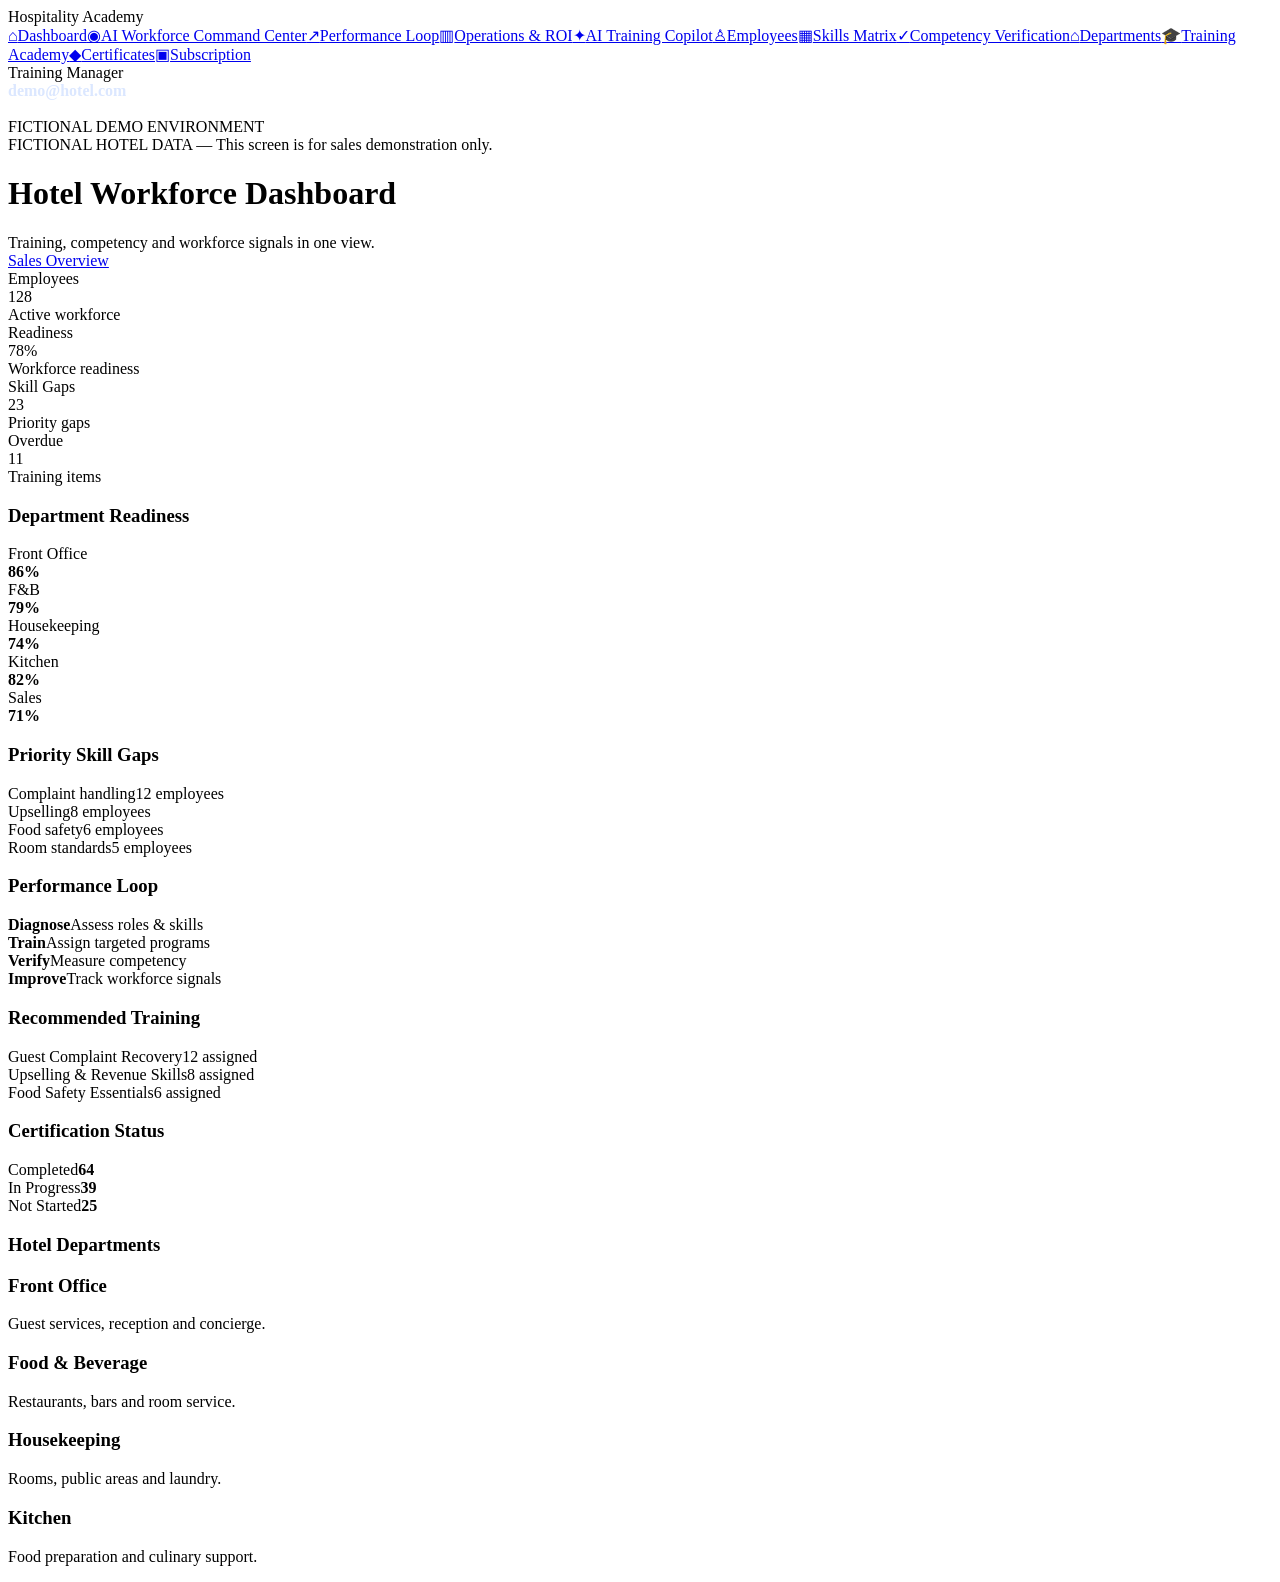
==== demo.html @ 3506ed0b "Add files via upload" ====
<!doctype html><html><head><meta charset="utf-8"><meta name="viewport" content="width=device-width,initial-scale=1"><title>Hospitality Academy Demo</title><link rel="stylesheet" href="assets/style.css"></head><body><div class="app"><aside class="side"><div class="brand">Hospitality <span>Academy</span></div><nav class="menu"><a class="active" href="demo.html"><span class="ico">⌂</span>Dashboard</a><a href="#intelligence"><span class="ico">◉</span>AI Workforce Command Center</a><a href="#performance"><span class="ico">↗</span>Performance Loop</a><a href="#operations"><span class="ico">▥</span>Operations &amp; ROI</a><a href="#copilot"><span class="ico">✦</span>AI Training Copilot</a><a href="#employees"><span class="ico">♙</span>Employees</a><a href="#skills"><span class="ico">▦</span>Skills Matrix</a><a href="#competency"><span class="ico">✓</span>Competency Verification</a><a href="#departments"><span class="ico">⌂</span>Departments</a><a href="#academy"><span class="ico">🎓</span>Training Academy</a><a href="#certificates"><span class="ico">◆</span>Certificates</a><a href="#subscription"><span class="ico">▣</span>Subscription</a></nav><div class="side-bottom">Training Manager<br><b style="color:#dbe7ff">demo@hotel.com</b><br><br>FICTIONAL DEMO ENVIRONMENT</div></aside><main class="main"><div class="demo-banner">FICTIONAL HOTEL DATA — This screen is for sales demonstration only.</div><div class="bar"><div><h1>Hotel Workforce Dashboard</h1><div class="sub">Training, competency and workforce signals in one view.</div></div><a class="btn btn-primary" href="sales.html">Sales Overview</a></div><div class="grid4"><div class="stat"><div class="label">Employees</div><div class="num">128</div><div class="delta">Active workforce</div></div><div class="stat"><div class="label">Readiness</div><div class="num">78%</div><div class="delta">Workforce readiness</div></div><div class="stat"><div class="label">Skill Gaps</div><div class="num">23</div><div class="delta">Priority gaps</div></div><div class="stat"><div class="label">Overdue</div><div class="num">11</div><div class="delta">Training items</div></div></div><div class="two"><section class="panel"><h3>Department Readiness</h3><div class="bars"><div class="barrow"><span>Front Office</span><div class="track"><div class="fill" style="width:86%"></div></div><b>86%</b></div><div class="barrow"><span>F&amp;B</span><div class="track"><div class="fill" style="width:79%"></div></div><b>79%</b></div><div class="barrow"><span>Housekeeping</span><div class="track"><div class="fill" style="width:74%"></div></div><b>74%</b></div><div class="barrow"><span>Kitchen</span><div class="track"><div class="fill" style="width:82%"></div></div><b>82%</b></div><div class="barrow"><span>Sales</span><div class="track"><div class="fill" style="width:71%"></div></div><b>71%</b></div></div></section><section class="panel"><h3>Priority Skill Gaps</h3><div class="gap"><span>Complaint handling</span><span class="badge">12 employees</span></div><div class="gap"><span>Upselling</span><span class="badge">8 employees</span></div><div class="gap"><span>Food safety</span><span class="badge">6 employees</span></div><div class="gap"><span>Room standards</span><span class="badge">5 employees</span></div></section></div><section class="panel" id="performance"><h3>Performance Loop</h3><div class="loop"><div class="step"><b>Diagnose</b><span>Assess roles &amp; skills</span></div><div class="step"><b>Train</b><span>Assign targeted programs</span></div><div class="step"><b>Verify</b><span>Measure competency</span></div><div class="step"><b>Improve</b><span>Track workforce signals</span></div></div></section><div class="two"><section class="panel" id="academy"><h3>Recommended Training</h3><div class="gap"><span>Guest Complaint Recovery</span><span class="pill">12 assigned</span></div><div class="gap"><span>Upselling &amp; Revenue Skills</span><span class="pill">8 assigned</span></div><div class="gap"><span>Food Safety Essentials</span><span class="pill">6 assigned</span></div></section><section class="panel" id="certificates"><h3>Certification Status</h3><div class="gap"><span>Completed</span><b>64</b></div><div class="gap"><span>In Progress</span><b>39</b></div><div class="gap"><span>Not Started</span><b>25</b></div></section></div><section class="panel" id="departments"><h3>Hotel Departments</h3><div class="features"><div class="feature"><h3>Front Office</h3><p>Guest services, reception and concierge.</p></div><div class="feature"><h3>Food &amp; Beverage</h3><p>Restaurants, bars and room service.</p></div><div class="feature"><h3>Housekeeping</h3><p>Rooms, public areas and laundry.</p></div><div class="feature"><h3>Kitchen</h3><p>Food preparation and culinary support.</p></div></div></section></main></div></body></html>
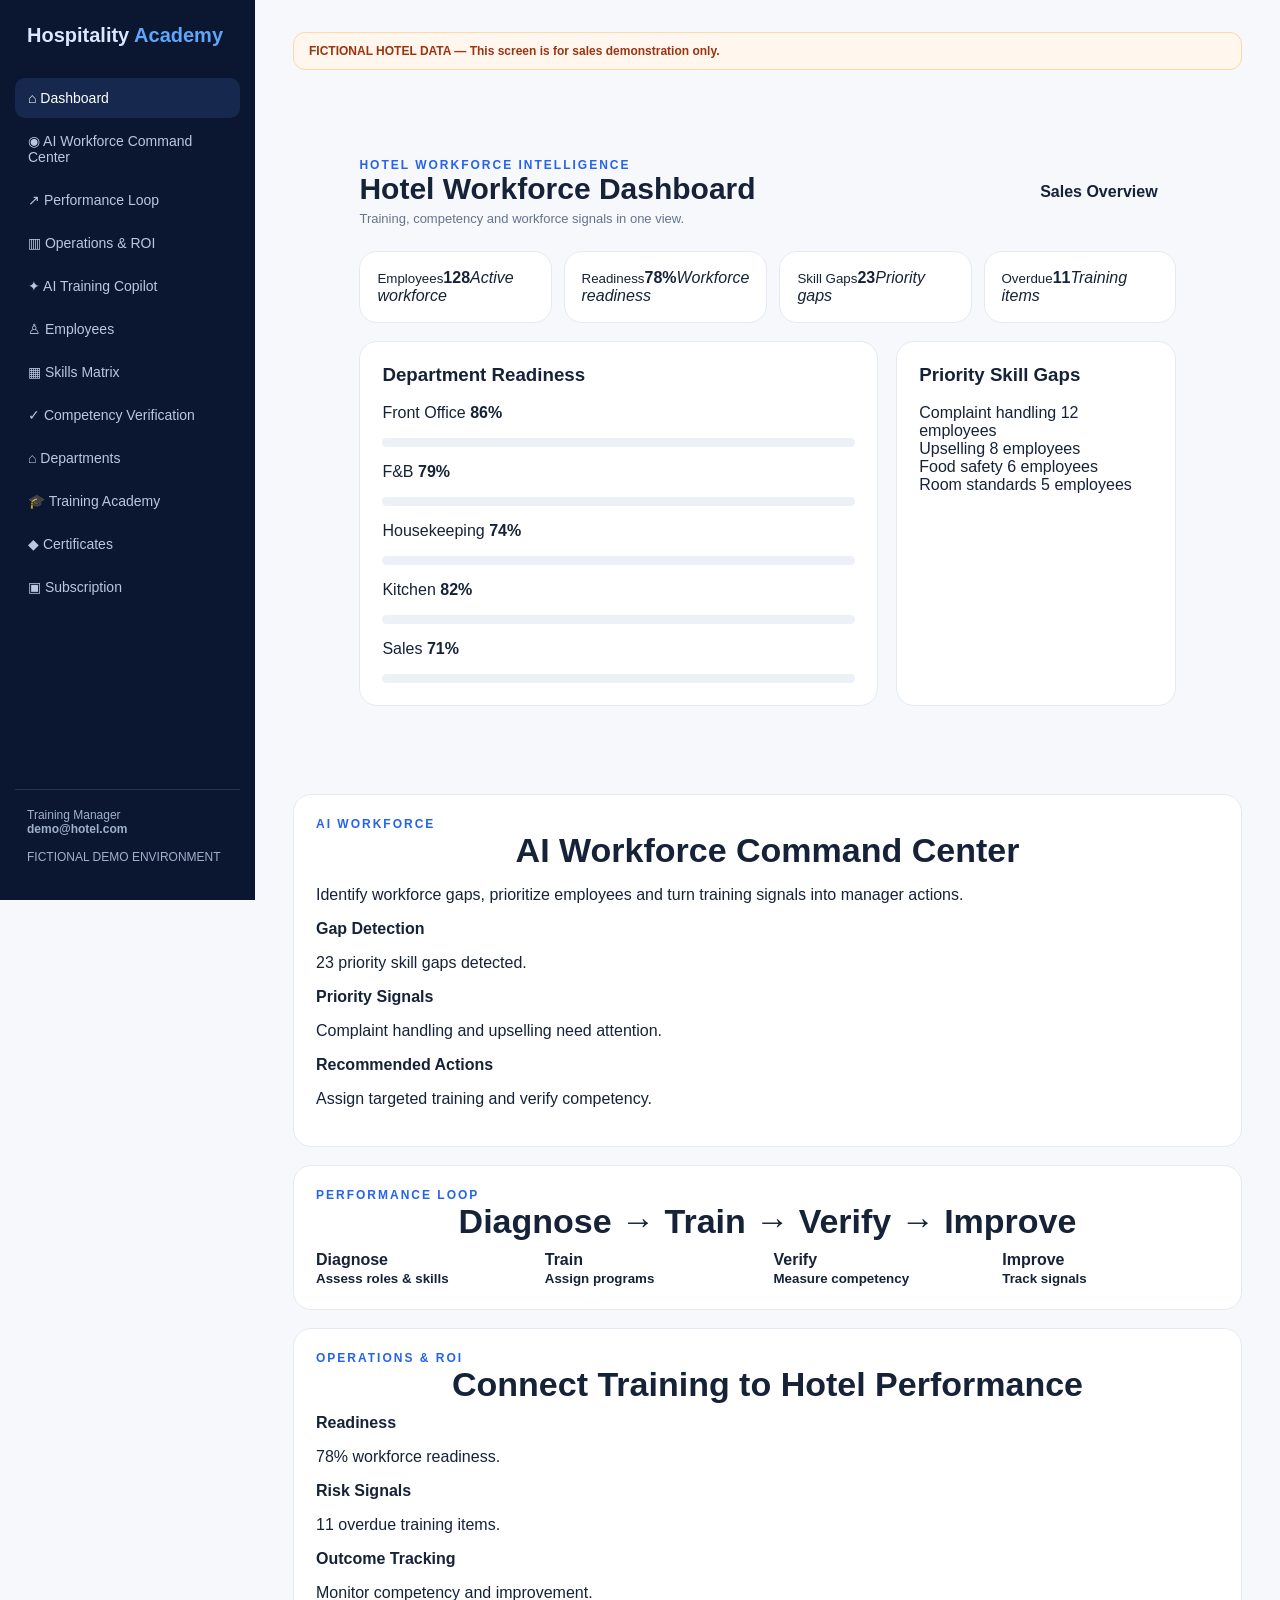
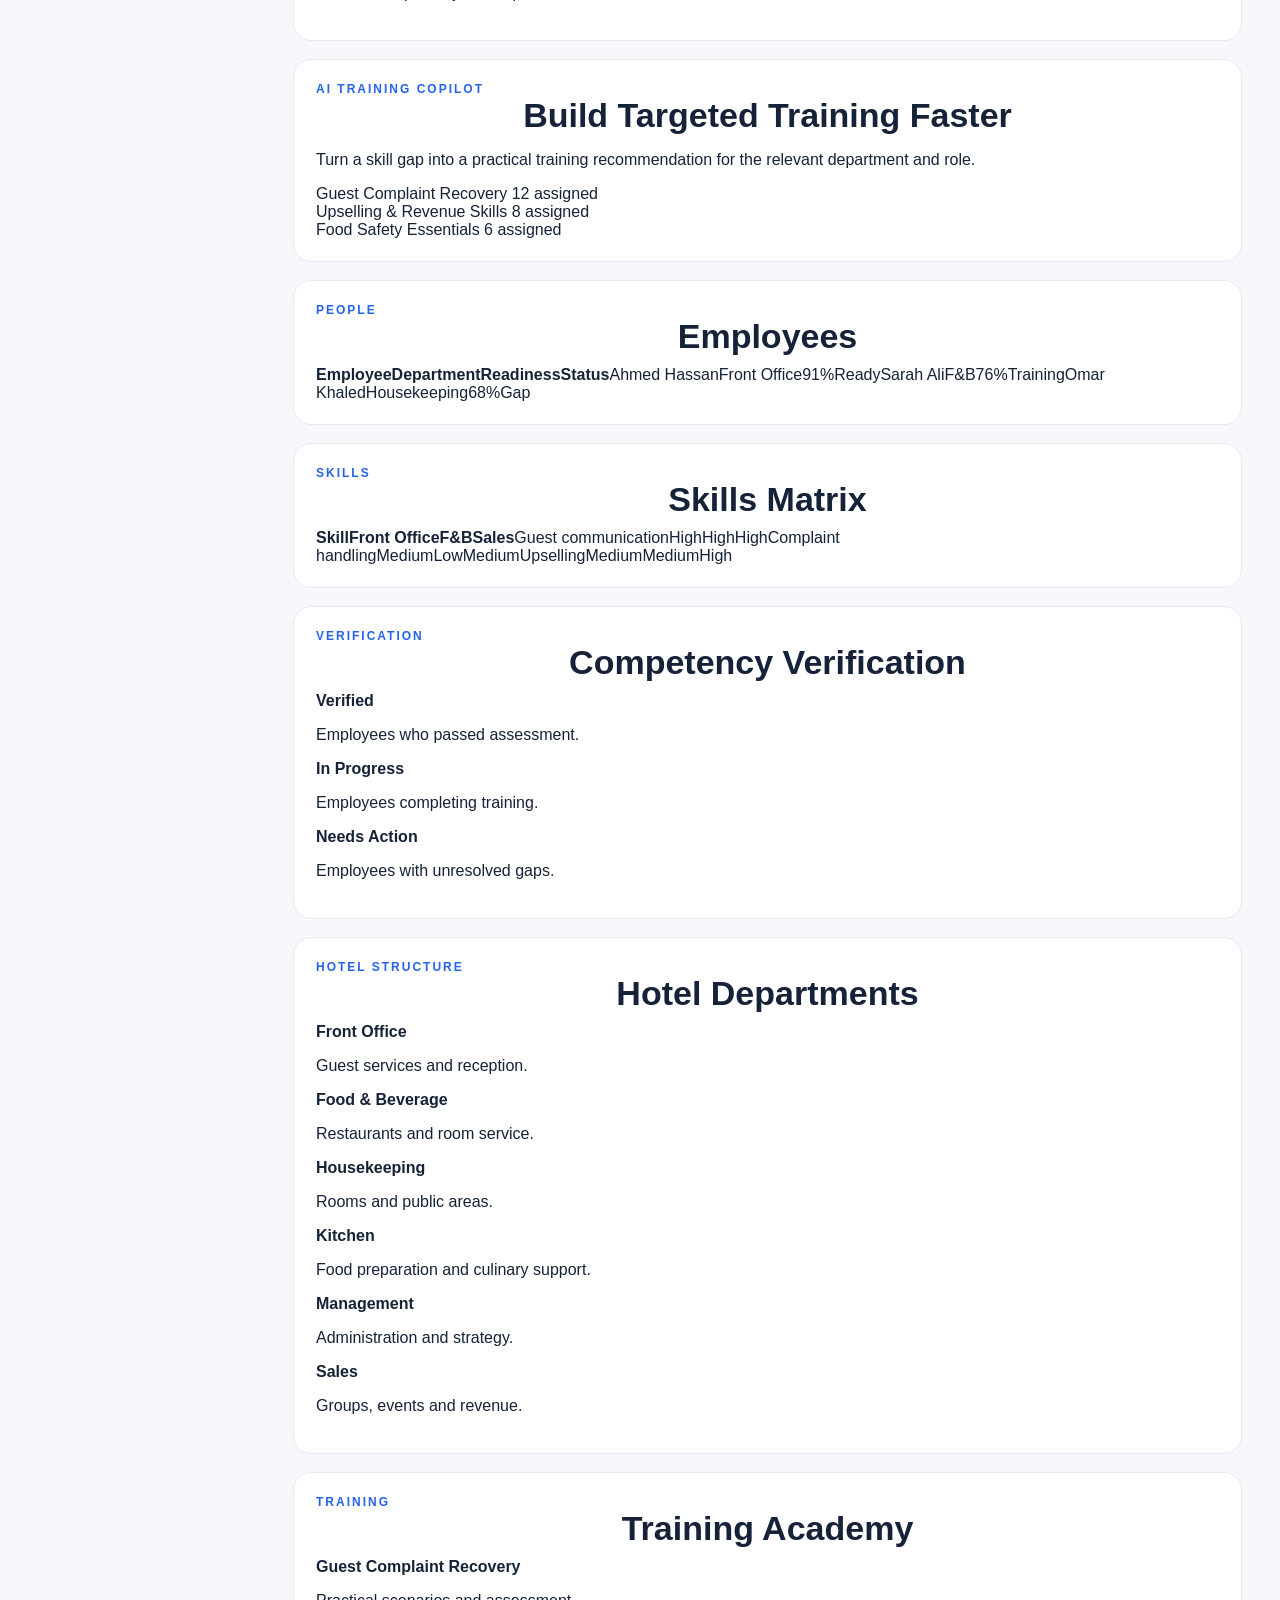
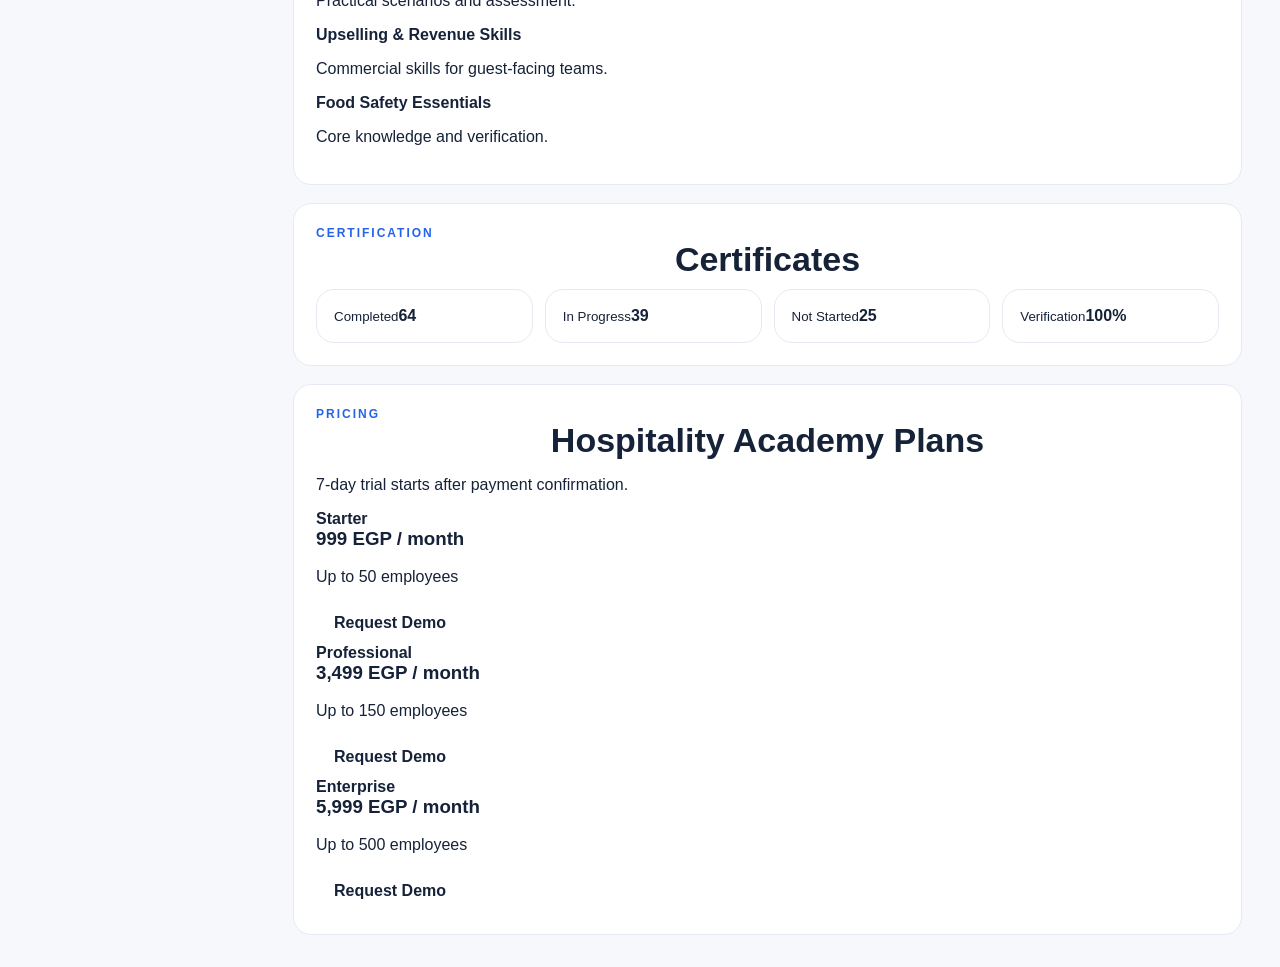
==== commit c381caa2: "Add files via upload" ====
--- a/demo.html
+++ b/demo.html
@@ -1 +1,65 @@
-<!doctype html><html><head><meta charset="utf-8"><meta name="viewport" content="width=device-width,initial-scale=1"><title>Hospitality Academy Demo</title><link rel="stylesheet" href="assets/style.css"></head><body><div class="app"><aside class="side"><div class="brand">Hospitality <span>Academy</span></div><nav class="menu"><a class="active" href="demo.html"><span class="ico">⌂</span>Dashboard</a><a href="#intelligence"><span class="ico">◉</span>AI Workforce Command Center</a><a href="#performance"><span class="ico">↗</span>Performance Loop</a><a href="#operations"><span class="ico">▥</span>Operations &amp; ROI</a><a href="#copilot"><span class="ico">✦</span>AI Training Copilot</a><a href="#employees"><span class="ico">♙</span>Employees</a><a href="#skills"><span class="ico">▦</span>Skills Matrix</a><a href="#competency"><span class="ico">✓</span>Competency Verification</a><a href="#departments"><span class="ico">⌂</span>Departments</a><a href="#academy"><span class="ico">🎓</span>Training Academy</a><a href="#certificates"><span class="ico">◆</span>Certificates</a><a href="#subscription"><span class="ico">▣</span>Subscription</a></nav><div class="side-bottom">Training Manager<br><b style="color:#dbe7ff">demo@hotel.com</b><br><br>FICTIONAL DEMO ENVIRONMENT</div></aside><main class="main"><div class="demo-banner">FICTIONAL HOTEL DATA — This screen is for sales demonstration only.</div><div class="bar"><div><h1>Hotel Workforce Dashboard</h1><div class="sub">Training, competency and workforce signals in one view.</div></div><a class="btn btn-primary" href="sales.html">Sales Overview</a></div><div class="grid4"><div class="stat"><div class="label">Employees</div><div class="num">128</div><div class="delta">Active workforce</div></div><div class="stat"><div class="label">Readiness</div><div class="num">78%</div><div class="delta">Workforce readiness</div></div><div class="stat"><div class="label">Skill Gaps</div><div class="num">23</div><div class="delta">Priority gaps</div></div><div class="stat"><div class="label">Overdue</div><div class="num">11</div><div class="delta">Training items</div></div></div><div class="two"><section class="panel"><h3>Department Readiness</h3><div class="bars"><div class="barrow"><span>Front Office</span><div class="track"><div class="fill" style="width:86%"></div></div><b>86%</b></div><div class="barrow"><span>F&amp;B</span><div class="track"><div class="fill" style="width:79%"></div></div><b>79%</b></div><div class="barrow"><span>Housekeeping</span><div class="track"><div class="fill" style="width:74%"></div></div><b>74%</b></div><div class="barrow"><span>Kitchen</span><div class="track"><div class="fill" style="width:82%"></div></div><b>82%</b></div><div class="barrow"><span>Sales</span><div class="track"><div class="fill" style="width:71%"></div></div><b>71%</b></div></div></section><section class="panel"><h3>Priority Skill Gaps</h3><div class="gap"><span>Complaint handling</span><span class="badge">12 employees</span></div><div class="gap"><span>Upselling</span><span class="badge">8 employees</span></div><div class="gap"><span>Food safety</span><span class="badge">6 employees</span></div><div class="gap"><span>Room standards</span><span class="badge">5 employees</span></div></section></div><section class="panel" id="performance"><h3>Performance Loop</h3><div class="loop"><div class="step"><b>Diagnose</b><span>Assess roles &amp; skills</span></div><div class="step"><b>Train</b><span>Assign targeted programs</span></div><div class="step"><b>Verify</b><span>Measure competency</span></div><div class="step"><b>Improve</b><span>Track workforce signals</span></div></div></section><div class="two"><section class="panel" id="academy"><h3>Recommended Training</h3><div class="gap"><span>Guest Complaint Recovery</span><span class="pill">12 assigned</span></div><div class="gap"><span>Upselling &amp; Revenue Skills</span><span class="pill">8 assigned</span></div><div class="gap"><span>Food Safety Essentials</span><span class="pill">6 assigned</span></div></section><section class="panel" id="certificates"><h3>Certification Status</h3><div class="gap"><span>Completed</span><b>64</b></div><div class="gap"><span>In Progress</span><b>39</b></div><div class="gap"><span>Not Started</span><b>25</b></div></section></div><section class="panel" id="departments"><h3>Hotel Departments</h3><div class="features"><div class="feature"><h3>Front Office</h3><p>Guest services, reception and concierge.</p></div><div class="feature"><h3>Food &amp; Beverage</h3><p>Restaurants, bars and room service.</p></div><div class="feature"><h3>Housekeeping</h3><p>Rooms, public areas and laundry.</p></div><div class="feature"><h3>Kitchen</h3><p>Food preparation and culinary support.</p></div></div></section></main></div></body></html>+<!doctype html>
+<html lang="en"><head><meta charset="utf-8"><meta name="viewport" content="width=device-width,initial-scale=1">
+<title>Hospitality Academy Demo</title><link rel="stylesheet" href="assets/style.css"></head>
+<body><div class="app">
+<aside class="side"><div class="brand">Hospitality <span>Academy</span></div>
+<nav class="menu" id="sideMenu">
+<a class="active" href="#dashboard">⌂ Dashboard</a>
+<a href="#intelligence">◉ AI Workforce Command Center</a>
+<a href="#performance">↗ Performance Loop</a>
+<a href="#operations">▥ Operations &amp; ROI</a>
+<a href="#copilot">✦ AI Training Copilot</a>
+<a href="#employees">♙ Employees</a>
+<a href="#skills">▦ Skills Matrix</a>
+<a href="#competency">✓ Competency Verification</a>
+<a href="#departments">⌂ Departments</a>
+<a href="#academy">🎓 Training Academy</a>
+<a href="#certificates">◆ Certificates</a>
+<a href="#subscription">▣ Subscription</a>
+</nav><div class="side-bottom">Training Manager<br><b>demo@hotel.com</b><br><br>FICTIONAL DEMO ENVIRONMENT</div></aside>
+
+<main class="main"><div class="demo-banner">FICTIONAL HOTEL DATA — This screen is for sales demonstration only.</div>
+
+<section id="dashboard" class="section"><div class="bar"><div><div class="eyebrow">HOTEL WORKFORCE INTELLIGENCE</div><h1>Hotel Workforce Dashboard</h1><div class="sub">Training, competency and workforce signals in one view.</div></div><a class="btn" href="sales.html">Sales Overview</a></div>
+<div class="grid4">
+<div class="stat"><small>Employees</small><strong>128</strong><em>Active workforce</em></div>
+<div class="stat"><small>Readiness</small><strong>78%</strong><em>Workforce readiness</em></div>
+<div class="stat"><small>Skill Gaps</small><strong>23</strong><em>Priority gaps</em></div>
+<div class="stat"><small>Overdue</small><strong>11</strong><em>Training items</em></div></div>
+<div class="two"><div class="panel"><h3>Department Readiness</h3>
+<p>Front Office <b>86%</b></p><div class="track"><i style="width:86%"></i></div>
+<p>F&amp;B <b>79%</b></p><div class="track"><i style="width:79%"></i></div>
+<p>Housekeeping <b>74%</b></p><div class="track"><i style="width:74%"></i></div>
+<p>Kitchen <b>82%</b></p><div class="track"><i style="width:82%"></i></div>
+<p>Sales <b>71%</b></p><div class="track"><i style="width:71%"></i></div></div>
+<div class="panel"><h3>Priority Skill Gaps</h3><div class="row">Complaint handling <span>12 employees</span></div><div class="row">Upselling <span>8 employees</span></div><div class="row">Food safety <span>6 employees</span></div><div class="row">Room standards <span>5 employees</span></div></div></div></section>
+
+<section id="intelligence" class="panel section"><div class="eyebrow">AI WORKFORCE</div><h2>AI Workforce Command Center</h2><p>Identify workforce gaps, prioritize employees and turn training signals into manager actions.</p><div class="cards"><article><b>Gap Detection</b><p>23 priority skill gaps detected.</p></article><article><b>Priority Signals</b><p>Complaint handling and upselling need attention.</p></article><article><b>Recommended Actions</b><p>Assign targeted training and verify competency.</p></article></div></section>
+
+<section id="performance" class="panel section"><div class="eyebrow">PERFORMANCE LOOP</div><h2>Diagnose → Train → Verify → Improve</h2><div class="loop"><b>Diagnose<br><small>Assess roles &amp; skills</small></b><b>Train<br><small>Assign programs</small></b><b>Verify<br><small>Measure competency</small></b><b>Improve<br><small>Track signals</small></b></div></section>
+
+<section id="operations" class="panel section"><div class="eyebrow">OPERATIONS &amp; ROI</div><h2>Connect Training to Hotel Performance</h2><div class="cards"><article><b>Readiness</b><p>78% workforce readiness.</p></article><article><b>Risk Signals</b><p>11 overdue training items.</p></article><article><b>Outcome Tracking</b><p>Monitor competency and improvement.</p></article></div></section>
+
+<section id="copilot" class="panel section"><div class="eyebrow">AI TRAINING COPILOT</div><h2>Build Targeted Training Faster</h2><p>Turn a skill gap into a practical training recommendation for the relevant department and role.</p><div class="row">Guest Complaint Recovery <span>12 assigned</span></div><div class="row">Upselling &amp; Revenue Skills <span>8 assigned</span></div><div class="row">Food Safety Essentials <span>6 assigned</span></div></section>
+
+<section id="employees" class="panel section"><div class="eyebrow">PEOPLE</div><h2>Employees</h2><div class="table"><b>Employee</b><b>Department</b><b>Readiness</b><b>Status</b><span>Ahmed Hassan</span><span>Front Office</span><span>91%</span><span>Ready</span><span>Sarah Ali</span><span>F&amp;B</span><span>76%</span><span>Training</span><span>Omar Khaled</span><span>Housekeeping</span><span>68%</span><span>Gap</span></div></section>
+
+<section id="skills" class="panel section"><div class="eyebrow">SKILLS</div><h2>Skills Matrix</h2><div class="table"><b>Skill</b><b>Front Office</b><b>F&amp;B</b><b>Sales</b><span>Guest communication</span><span>High</span><span>High</span><span>High</span><span>Complaint handling</span><span>Medium</span><span>Low</span><span>Medium</span><span>Upselling</span><span>Medium</span><span>Medium</span><span>High</span></div></section>
+
+<section id="competency" class="panel section"><div class="eyebrow">VERIFICATION</div><h2>Competency Verification</h2><div class="cards"><article><b>Verified</b><p>Employees who passed assessment.</p></article><article><b>In Progress</b><p>Employees completing training.</p></article><article><b>Needs Action</b><p>Employees with unresolved gaps.</p></article></div></section>
+
+<section id="departments" class="panel section"><div class="eyebrow">HOTEL STRUCTURE</div><h2>Hotel Departments</h2><div class="cards"><article><b>Front Office</b><p>Guest services and reception.</p></article><article><b>Food &amp; Beverage</b><p>Restaurants and room service.</p></article><article><b>Housekeeping</b><p>Rooms and public areas.</p></article><article><b>Kitchen</b><p>Food preparation and culinary support.</p></article><article><b>Management</b><p>Administration and strategy.</p></article><article><b>Sales</b><p>Groups, events and revenue.</p></article></div></section>
+
+<section id="academy" class="panel section"><div class="eyebrow">TRAINING</div><h2>Training Academy</h2><div class="cards"><article><b>Guest Complaint Recovery</b><p>Practical scenarios and assessment.</p></article><article><b>Upselling &amp; Revenue Skills</b><p>Commercial skills for guest-facing teams.</p></article><article><b>Food Safety Essentials</b><p>Core knowledge and verification.</p></article></div></section>
+
+<section id="certificates" class="panel section"><div class="eyebrow">CERTIFICATION</div><h2>Certificates</h2><div class="grid4"><div class="stat"><small>Completed</small><strong>64</strong></div><div class="stat"><small>In Progress</small><strong>39</strong></div><div class="stat"><small>Not Started</small><strong>25</strong></div><div class="stat"><small>Verification</small><strong>100%</strong></div></div></section>
+
+<section id="subscription" class="panel section"><div class="eyebrow">PRICING</div><h2>Hospitality Academy Plans</h2><p>7-day trial starts after payment confirmation.</p><div class="cards"><article><b>Starter</b><h3>999 EGP / month</h3><p>Up to 50 employees</p><a class="btn" href="sales.html">Request Demo</a></article><article><b>Professional</b><h3>3,499 EGP / month</h3><p>Up to 150 employees</p><a class="btn" href="sales.html">Request Demo</a></article><article><b>Enterprise</b><h3>5,999 EGP / month</h3><p>Up to 500 employees</p><a class="btn" href="sales.html">Request Demo</a></article></div></section>
+</main></div>
+
+<script>
+const links=[...document.querySelectorAll('#sideMenu a')];
+const sections=links.map(x=>document.querySelector(x.getAttribute('href'))).filter(Boolean);
+function active(){let y=scrollY+140,cur=sections[0];sections.forEach(s=>{if(s.offsetTop<=y)cur=s});links.forEach(a=>a.classList.toggle('active',a.getAttribute('href')==='#'+cur.id))}
+links.forEach(a=>a.onclick=e=>{const t=document.querySelector(a.getAttribute('href'));if(t){e.preventDefault();t.scrollIntoView({behavior:'smooth'});history.replaceState(null,'',a.getAttribute('href'));links.forEach(x=>x.classList.remove('active'));a.classList.add('active')}});addEventListener('scroll',active,{passive:true});active();
+</script></body></html>
--- a/assets/style.css
+++ b/assets/style.css
@@ -0,0 +1 @@
+*{box-sizing:border-box}body{margin:0;font-family:Inter,Segoe UI,Arial,sans-serif;background:#f6f8fc;color:#152238}a{text-decoration:none;color:inherit}.top{height:70px;background:#fff;border-bottom:1px solid #e5eaf2;display:flex;align-items:center;justify-content:space-between;padding:0 34px;position:sticky;top:0;z-index:10}.logo{font-weight:800;font-size:21px}.logo span{color:#3b82f6}.nav{display:flex;gap:24px;color:#64748b;font-size:14px}.btn{display:inline-flex;align-items:center;justify-content:center;gap:8px;border:0;border-radius:11px;padding:12px 18px;font-weight:700;cursor:pointer}.btn-primary{background:#2563eb;color:#fff}.btn-light{background:#eef5ff;color:#2563eb}.hero{padding:88px 7% 70px;background:linear-gradient(135deg,#f8fbff,#eef5ff,#fff);display:grid;grid-template-columns:1.08fr .92fr;gap:60px;align-items:center}.eyebrow{font-size:12px;letter-spacing:2px;font-weight:800;color:#2563eb}.hero h1{font-size:58px;line-height:1.04;margin:16px 0 20px;letter-spacing:-2.5px}.hero p{font-size:18px;line-height:1.7;color:#64748b;max-width:650px}.actions{display:flex;gap:12px;margin-top:28px}.hero-card,.panel,.feature,.price,.stat{background:#fff;border:1px solid #e5eaf2;border-radius:18px}.hero-card{padding:22px;box-shadow:0 20px 60px rgba(26,54,93,.1)}.mini-head{display:flex;justify-content:space-between;align-items:center;margin-bottom:20px}.mini-title{font-weight:800}.pill{padding:6px 10px;border-radius:20px;background:#ecfdf3;color:#15803d;font-size:12px;font-weight:700}.metric-grid,.grid4{display:grid;grid-template-columns:repeat(2,1fr);gap:12px}.metric,.stat{padding:17px}.metric b,.stat .num{display:block;font-size:28px;font-weight:900}.metric span,.label{color:#64748b;font-size:12px}.section{padding:70px 7%}.section h2{text-align:center;font-size:34px;margin:0 0 10px}.lead{text-align:center;color:#64748b;max-width:700px;margin:0 auto 36px;line-height:1.6}.features,.pricing{display:grid;grid-template-columns:repeat(4,1fr);gap:18px}.feature{padding:24px}.feature h3{margin:0 0 8px}.feature p{color:#64748b;line-height:1.55;font-size:14px}.icon{width:44px;height:44px;border-radius:13px;background:#eef5ff;display:grid;place-items:center;font-size:21px;margin-bottom:16px}.pricing{grid-template-columns:repeat(3,1fr);max-width:1050px;margin:auto}.price{padding:28px}.price h3{margin:0}.amount{font-size:36px;font-weight:900;margin:15px 0}.amount small{font-size:13px;color:#64748b}.price ul{padding:0;list-style:none;color:#64748b;line-height:2}.footer{background:#0b1730;color:#cbd5e1;padding:35px 7%;display:flex;justify-content:space-between;font-size:13px}.app{display:flex;min-height:100vh}.side{width:255px;background:#0b1730;color:#dbe7ff;padding:24px 15px;position:fixed;left:0;top:0;bottom:0}.brand{font-size:20px;font-weight:900;padding:0 12px 28px}.brand span{color:#60a5fa}.menu a{display:flex;gap:11px;align-items:center;padding:12px 13px;border-radius:10px;color:#b9c7df;font-size:14px;margin:3px 0}.menu a.active,.menu a:hover{background:#16284d;color:#fff}.ico{width:22px;text-align:center}.side-bottom{position:absolute;left:15px;right:15px;bottom:18px;border-top:1px solid #203454;padding:18px 12px;color:#9fb0cc;font-size:12px}.main{margin-left:255px;width:calc(100% - 255px);padding:32px 38px}.bar{display:flex;justify-content:space-between;align-items:center;margin-bottom:25px}.bar h1{margin:0;font-size:30px}.sub{color:#64748b;font-size:13px;margin-top:5px}.grid4{grid-template-columns:repeat(4,1fr)}.stat .delta{font-size:12px;color:#15803d;margin-top:5px}.panel{padding:22px;margin-top:18px}.panel h3{margin:0 0 18px}.two{display:grid;grid-template-columns:1.3fr .7fr;gap:18px}.bars{display:grid;gap:15px}.barrow{display:grid;grid-template-columns:130px 1fr 45px;gap:12px;align-items:center;font-size:13px}.track{height:9px;background:#edf1f7;border-radius:20px;overflow:hidden}.fill{height:100%;background:#2563eb;border-radius:20px}.gap{display:flex;justify-content:space-between;padding:13px 0;border-bottom:1px solid #e5eaf2;font-size:13px}.badge{padding:5px 8px;border-radius:8px;background:#fff7ed;color:#c2410c;font-size:11px;font-weight:700}.loop{display:grid;grid-template-columns:repeat(4,1fr);gap:12px}.step{border:1px solid #e5eaf2;border-radius:14px;padding:17px;text-align:center}.step b{display:block;margin:7px 0}.step span{font-size:12px;color:#64748b}.demo-banner{background:#fff7ed;border:1px solid #fed7aa;color:#9a3412;padding:11px 15px;border-radius:12px;margin-bottom:18px;font-size:12px;font-weight:700}@media(max-width:900px){.hero{grid-template-columns:1fr}.features,.pricing{grid-template-columns:1fr 1fr}.grid4{grid-template-columns:1fr 1fr}.two{grid-template-columns:1fr}.side{width:210px}.main{margin-left:210px;width:calc(100% - 210px)}.hero h1{font-size:44px}}@media(max-width:620px){.features,.pricing,.grid4{grid-template-columns:1fr}.side{position:relative;width:100%;height:auto}.side-bottom{position:static}.app{display:block}.main{margin-left:0;width:100%;padding:20px}.hero{padding:55px 5%}.section{padding:50px 5%}.top{padding:0 18px}.nav{display:none}}
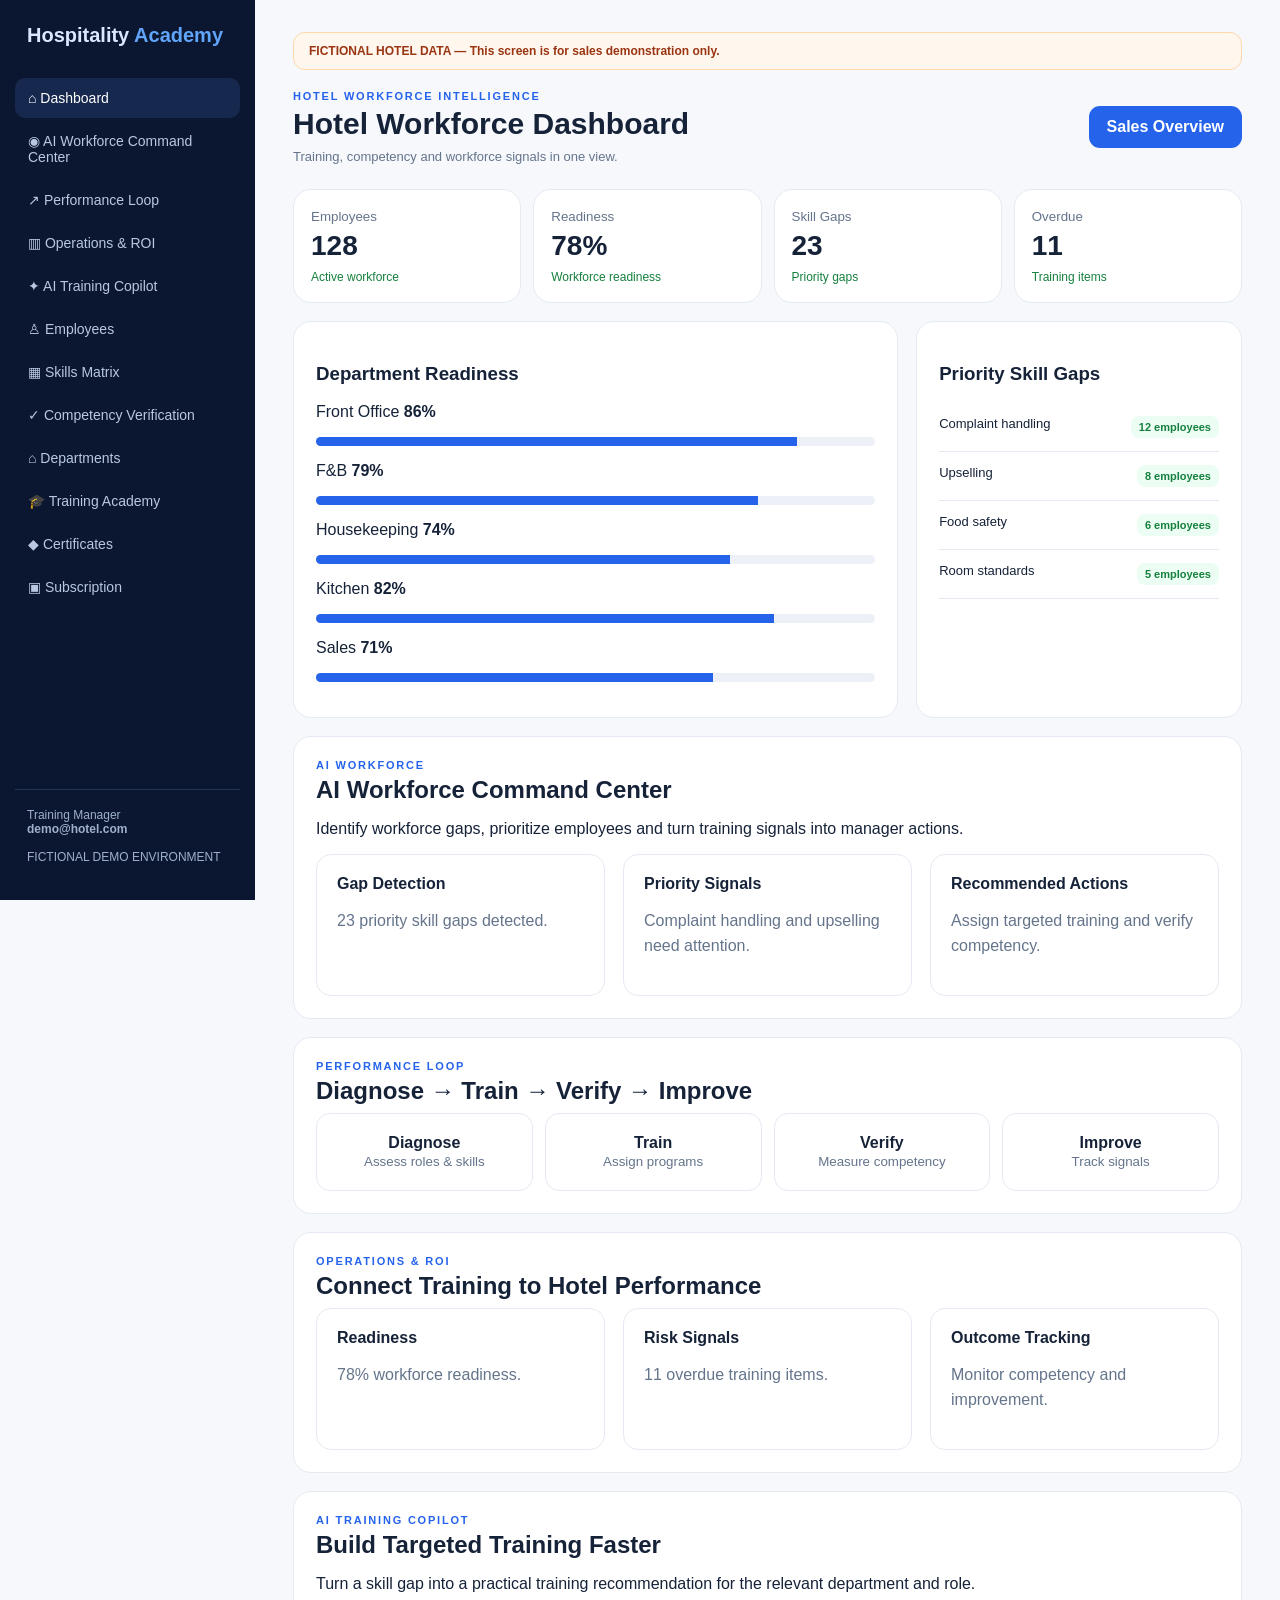
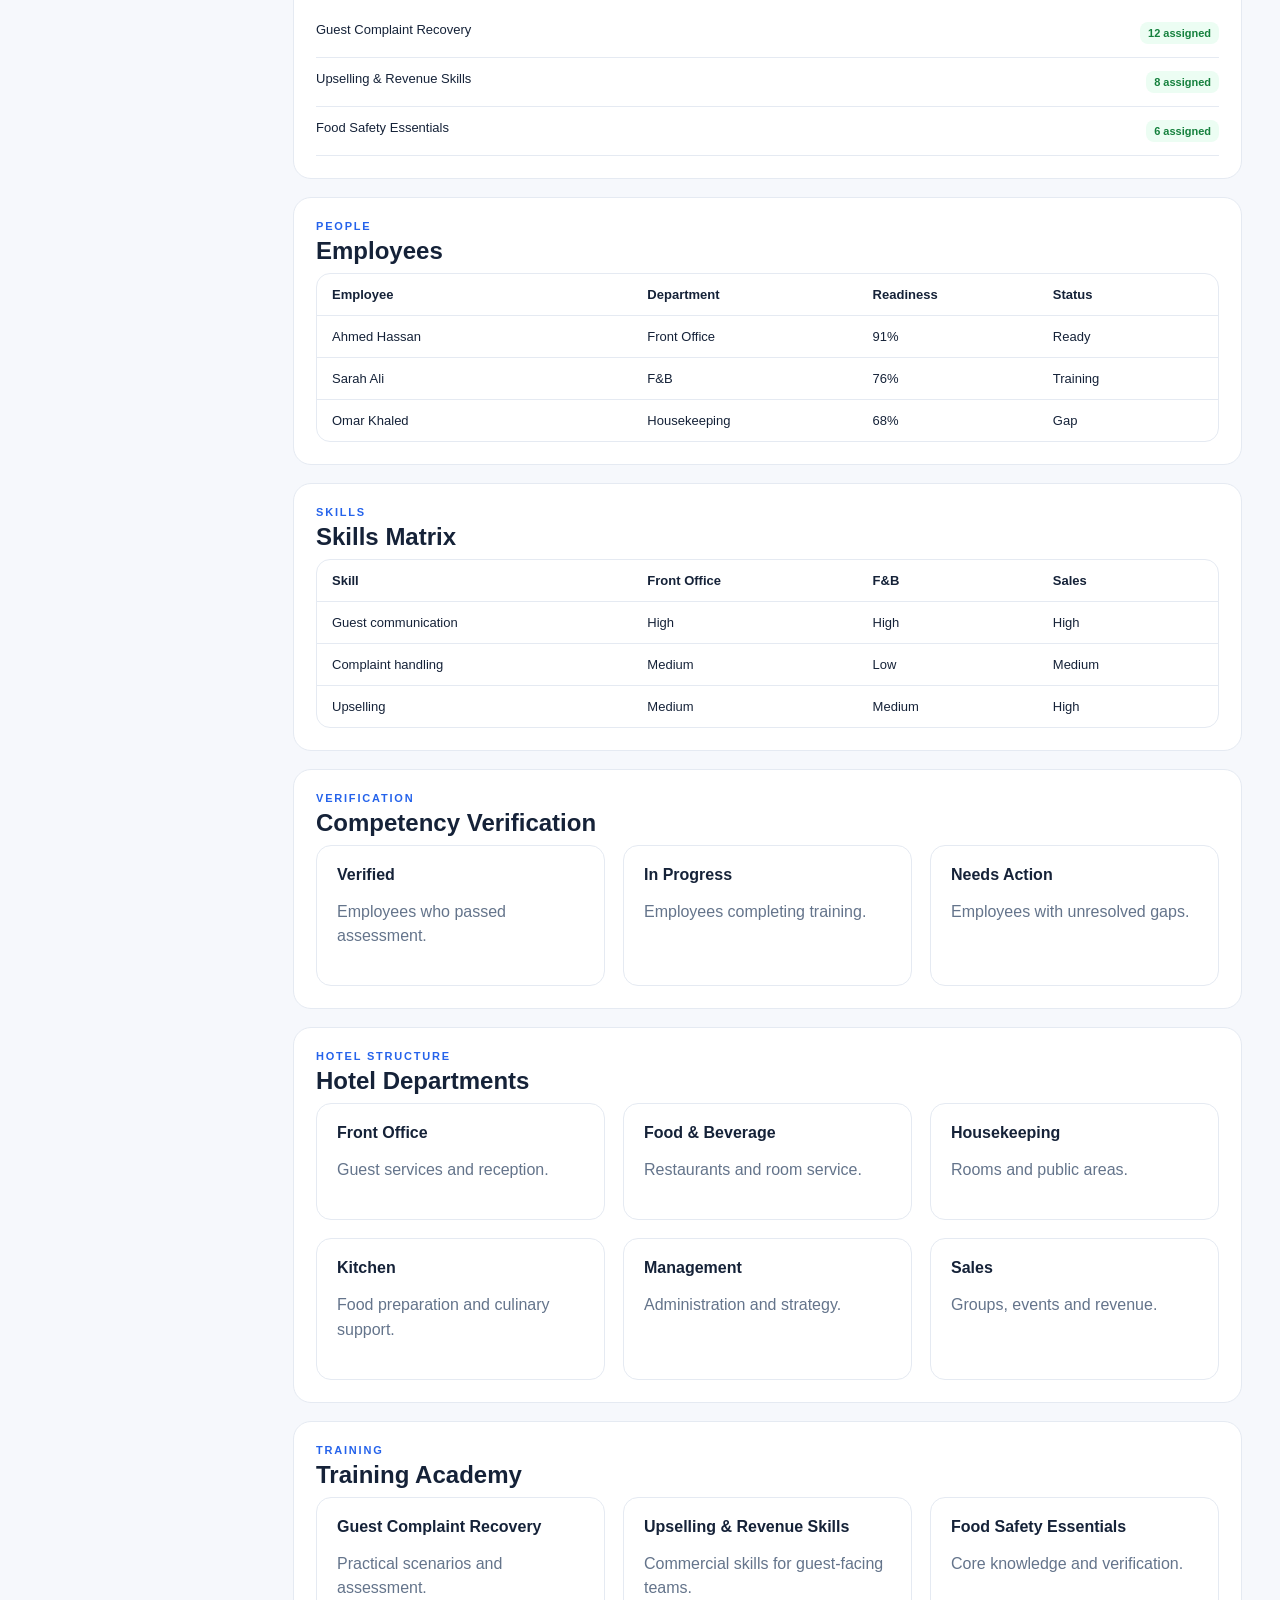
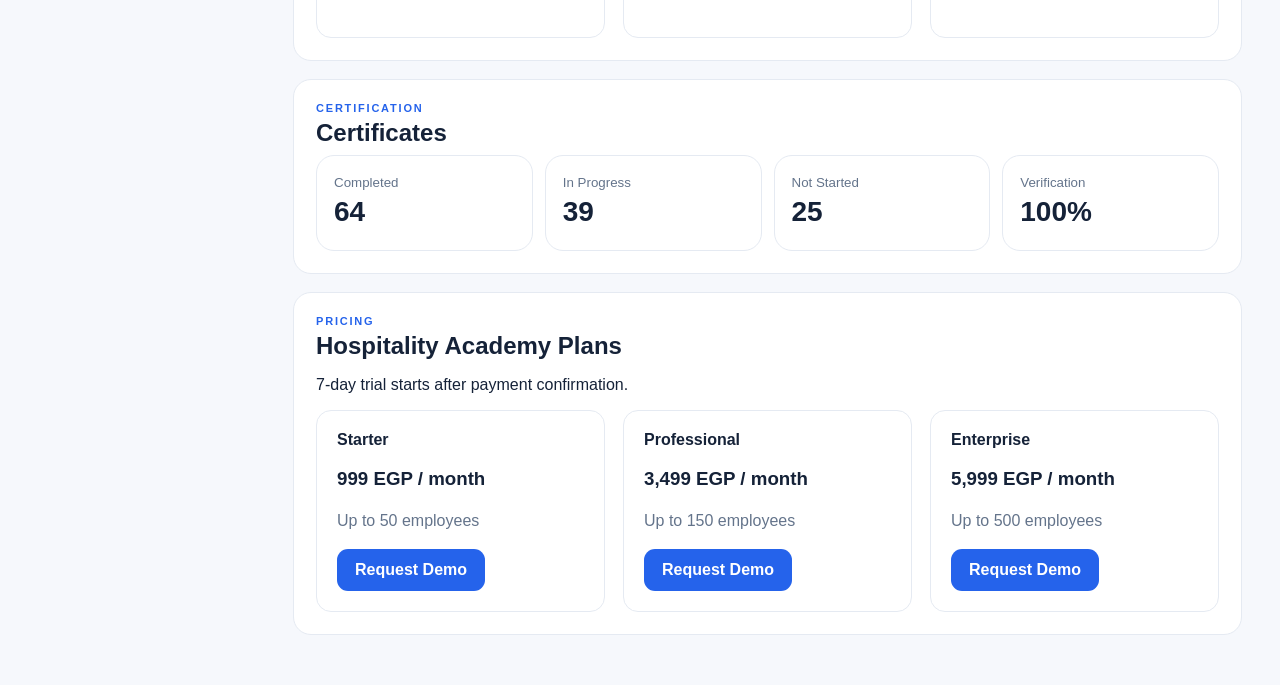
==== commit 7dbf470b: "Fix GitHub Pages demo navigation and make CSS self-contained" ====
--- a/demo.html
+++ b/demo.html
@@ -1,6 +1,8 @@
 <!doctype html>
 <html lang="en"><head><meta charset="utf-8"><meta name="viewport" content="width=device-width,initial-scale=1">
-<title>Hospitality Academy Demo</title><link rel="stylesheet" href="assets/style.css"></head>
+<title>Hospitality Academy Demo</title><style>
+*{box-sizing:border-box}html{scroll-behavior:smooth;scroll-padding-top:20px}body{margin:0;font-family:Inter,Segoe UI,Arial,sans-serif;background:#f6f8fc;color:#152238}a{text-decoration:none;color:inherit}.app{display:flex;min-height:100vh}.side{width:255px;background:#0b1730;color:#dbe7ff;padding:24px 15px;position:fixed;inset:0 auto 0 0;overflow:auto;z-index:5}.brand{font-size:20px;font-weight:900;padding:0 12px 28px}.brand span{color:#60a5fa}.menu a{display:flex;gap:10px;align-items:center;padding:12px 13px;border-radius:10px;color:#b9c7df;font-size:14px;margin:3px 0}.menu a.active,.menu a:hover{background:#16284d;color:#fff}.side-bottom{position:absolute;left:15px;right:15px;bottom:18px;border-top:1px solid #203454;padding:18px 12px;color:#9fb0cc;font-size:12px}.main{margin-left:255px;width:calc(100% - 255px);padding:32px 38px}.demo-banner{background:#fff7ed;border:1px solid #fed7aa;color:#9a3412;padding:11px 15px;border-radius:12px;margin-bottom:20px;font-size:12px;font-weight:700}.section{scroll-margin-top:20px;margin-bottom:18px}.panel{background:#fff;border:1px solid #e5eaf2;border-radius:18px;padding:22px}.bar{display:flex;justify-content:space-between;align-items:center;margin-bottom:25px;gap:20px}.eyebrow{font-size:11px;letter-spacing:1.8px;font-weight:800;color:#2563eb}.bar h1,h2{margin:5px 0 8px}.bar h1{font-size:30px}.sub{color:#64748b;font-size:13px}.btn{display:inline-flex;padding:12px 18px;border-radius:11px;background:#2563eb;color:#fff;font-weight:700}.grid4{display:grid;grid-template-columns:repeat(4,1fr);gap:12px}.stat{background:#fff;border:1px solid #e5eaf2;border-radius:18px;padding:17px}.stat small{color:#64748b}.stat strong{display:block;font-size:28px;margin:5px 0}.stat em{font-style:normal;color:#15803d;font-size:12px}.two{display:grid;grid-template-columns:1.3fr .7fr;gap:18px;margin-top:18px}.track{height:9px;background:#edf1f7;border-radius:20px;overflow:hidden;margin:5px 0 13px}.track i{display:block;height:100%;background:#2563eb}.row{display:flex;justify-content:space-between;padding:13px 0;border-bottom:1px solid #e5eaf2;font-size:13px}.row span{padding:5px 8px;border-radius:8px;background:#ecfdf3;color:#15803d;font-weight:700;font-size:11px}.cards{display:grid;grid-template-columns:repeat(3,1fr);gap:18px}.cards article{background:#fff;border:1px solid #e5eaf2;border-radius:15px;padding:20px}.cards article p{color:#64748b;line-height:1.55}.loop{display:grid;grid-template-columns:repeat(4,1fr);gap:12px}.loop b{text-align:center;border:1px solid #e5eaf2;border-radius:14px;padding:20px}.loop small{color:#64748b;font-weight:400}.table{display:grid;grid-template-columns:1.4fr 1fr .8fr .8fr;border:1px solid #e5eaf2;border-radius:14px;overflow:hidden}.table>*{padding:13px 15px;border-bottom:1px solid #e5eaf2;font-size:13px}.table>*:nth-last-child(-n+4){border-bottom:0}@media(max-width:1050px){.grid4{grid-template-columns:1fr 1fr}.cards,.two{grid-template-columns:1fr}.loop{grid-template-columns:1fr 1fr}}@media(max-width:760px){.app{display:block}.side{position:relative;width:100%;height:auto}.side-bottom{position:static}.main{margin-left:0;width:100%;padding:20px}.menu{display:grid;grid-template-columns:1fr 1fr}.bar{flex-direction:column;align-items:flex-start}.grid4,.cards,.loop{grid-template-columns:1fr}.table{grid-template-columns:1fr 1fr}.table>*{border-bottom:1px solid #e5eaf2!important}}
+</style></head>
 <body><div class="app">
 <aside class="side"><div class="brand">Hospitality <span>Academy</span></div>
 <nav class="menu" id="sideMenu">
@@ -59,7 +61,27 @@
 
 <script>
 const links=[...document.querySelectorAll('#sideMenu a')];
-const sections=links.map(x=>document.querySelector(x.getAttribute('href'))).filter(Boolean);
-function active(){let y=scrollY+140,cur=sections[0];sections.forEach(s=>{if(s.offsetTop<=y)cur=s});links.forEach(a=>a.classList.toggle('active',a.getAttribute('href')==='#'+cur.id))}
-links.forEach(a=>a.onclick=e=>{const t=document.querySelector(a.getAttribute('href'));if(t){e.preventDefault();t.scrollIntoView({behavior:'smooth'});history.replaceState(null,'',a.getAttribute('href'));links.forEach(x=>x.classList.remove('active'));a.classList.add('active')}});addEventListener('scroll',active,{passive:true});active();
+const sections=links.map(a=>document.querySelector(a.getAttribute('href'))).filter(Boolean);
+function setActive(id){links.forEach(a=>a.classList.toggle('active',a.getAttribute('href')==='#'+id))}
+function goTo(id){
+ const target=document.getElementById(id);
+ if(!target)return;
+ target.scrollIntoView({behavior:'smooth',block:'start'});
+ setActive(id);
+ history.replaceState(null,'','#'+id);
+}
+links.forEach(a=>a.addEventListener('click',e=>{
+ const href=a.getAttribute('href');
+ if(href&&href.startsWith('#')){e.preventDefault();goTo(href.slice(1));}
+}));
+function active(){
+ const y=scrollY+180;
+ let cur=sections[0];
+ sections.forEach(s=>{if(s.offsetTop<=y)cur=s});
+ if(cur)setActive(cur.id);
+}
+addEventListener('scroll',active,{passive:true});
+const initial=location.hash.slice(1);
+if(initial&&document.getElementById(initial))setTimeout(()=>goTo(initial),50);
+active();
 </script></body></html>
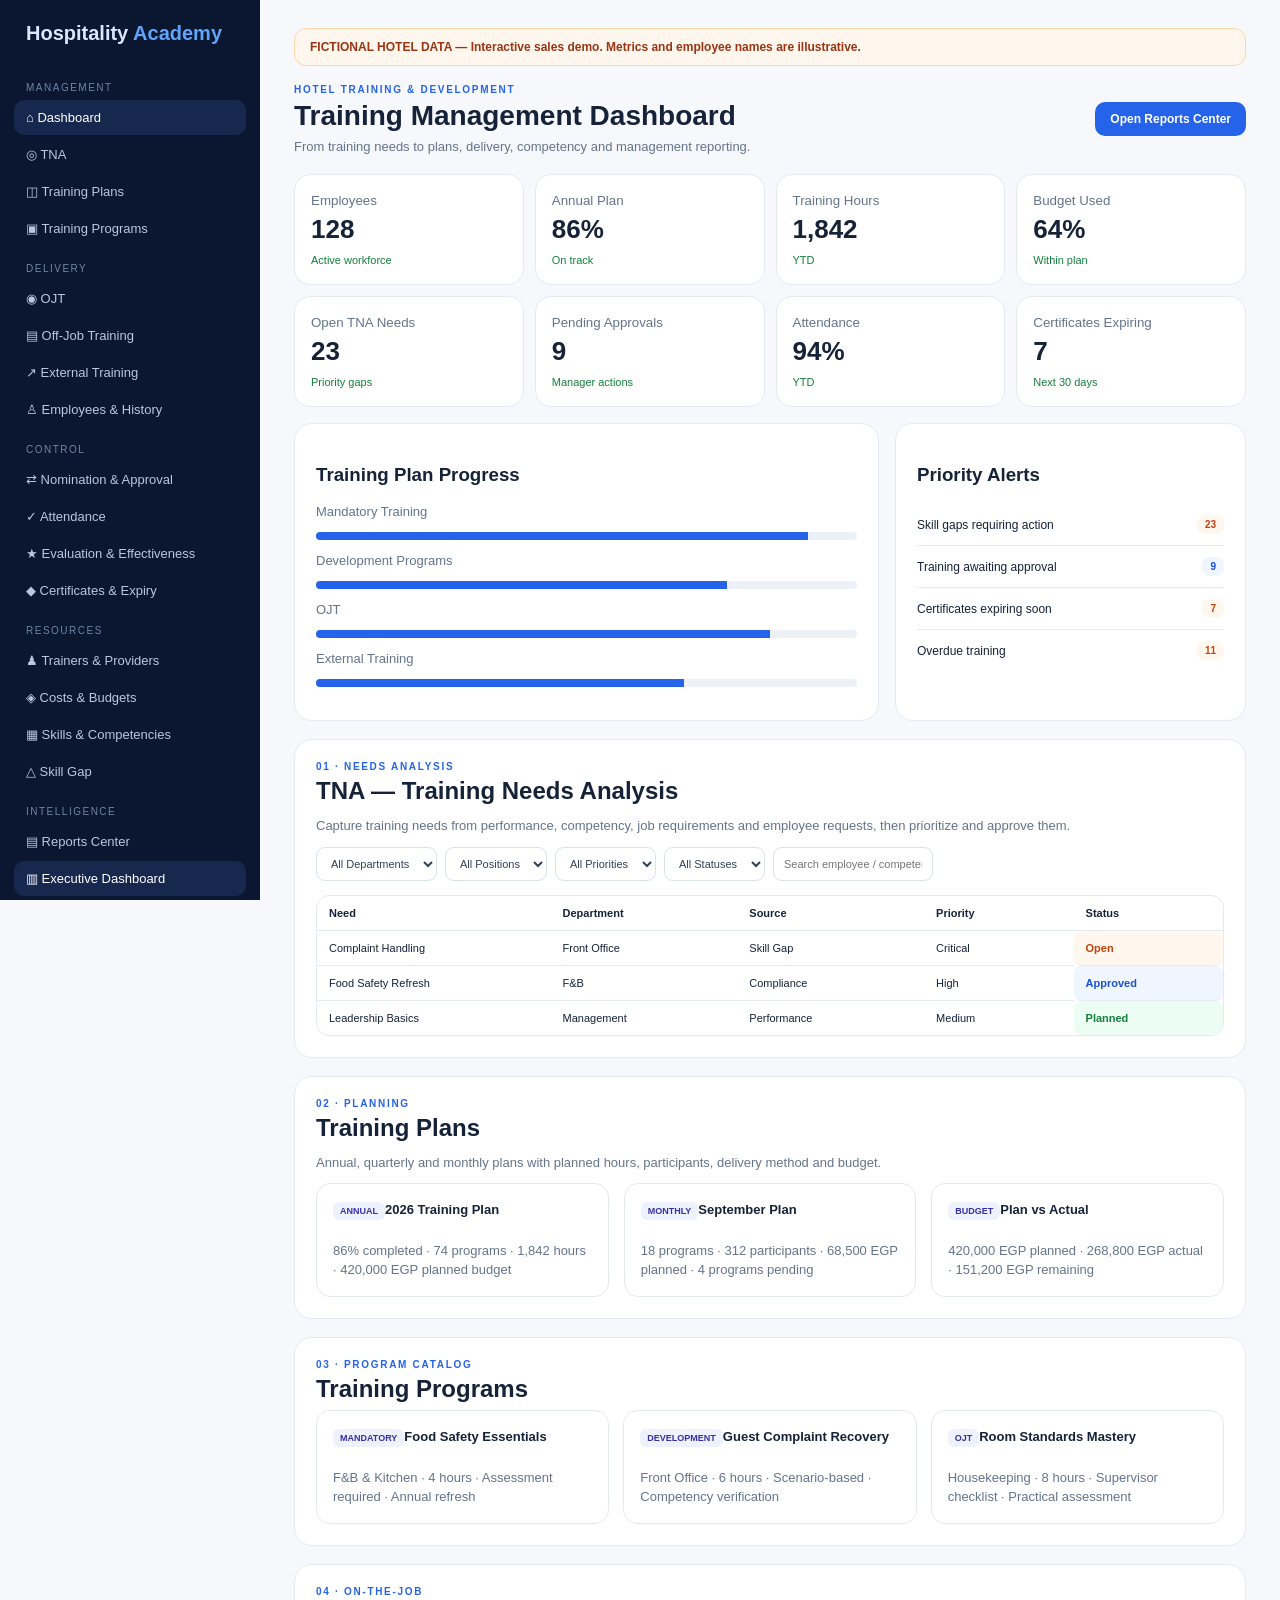
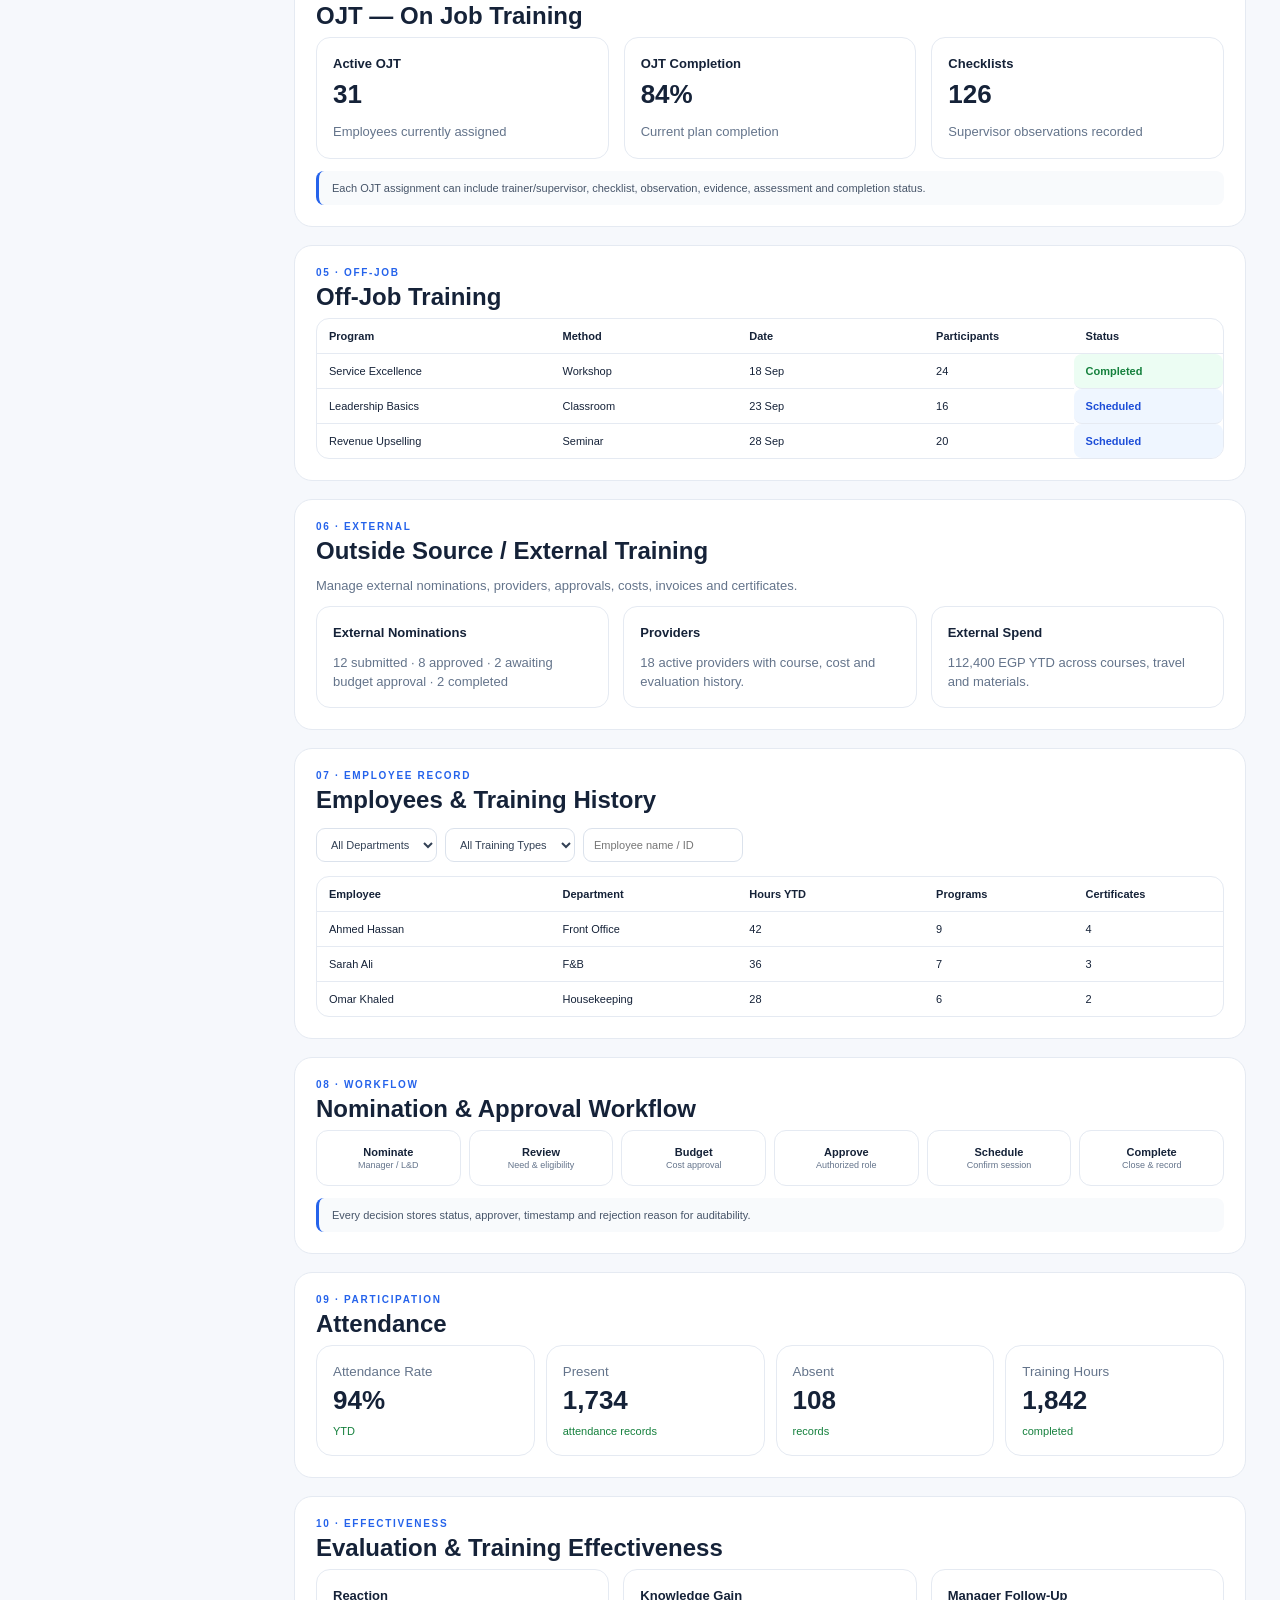
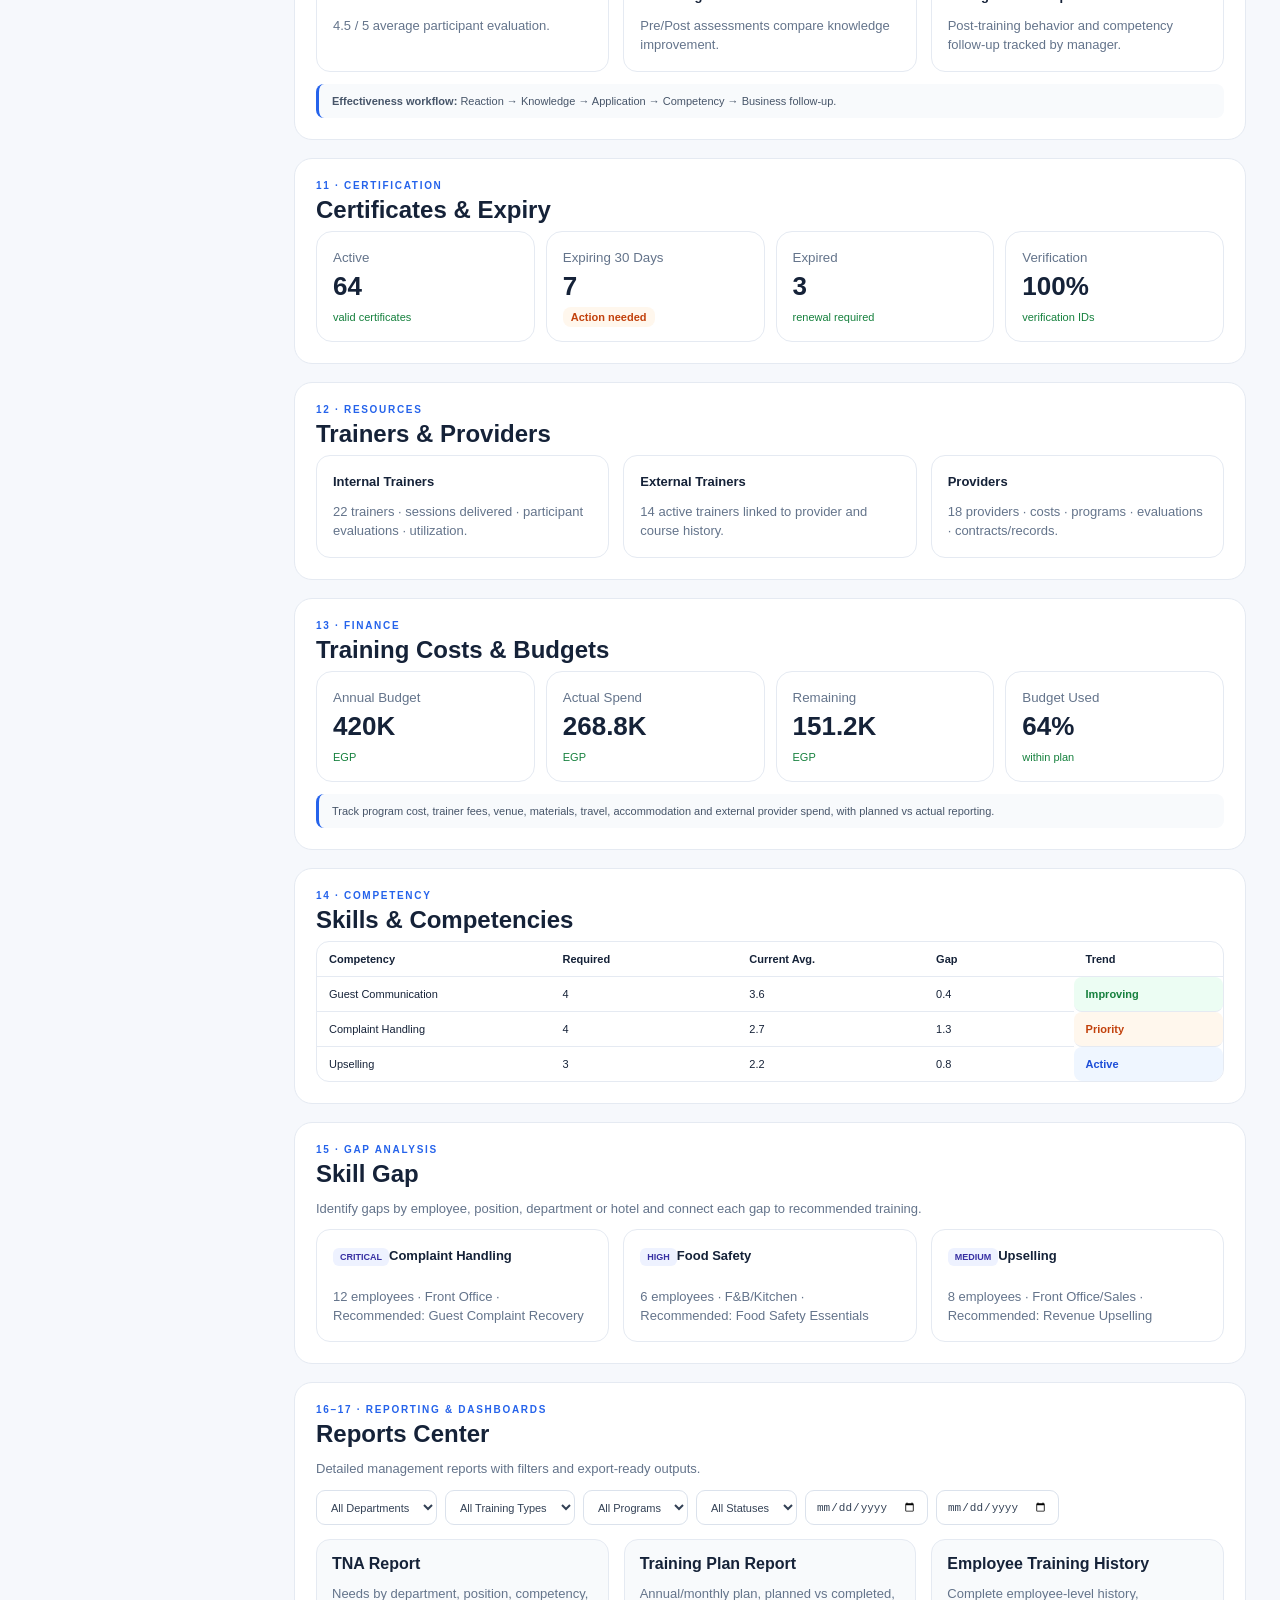
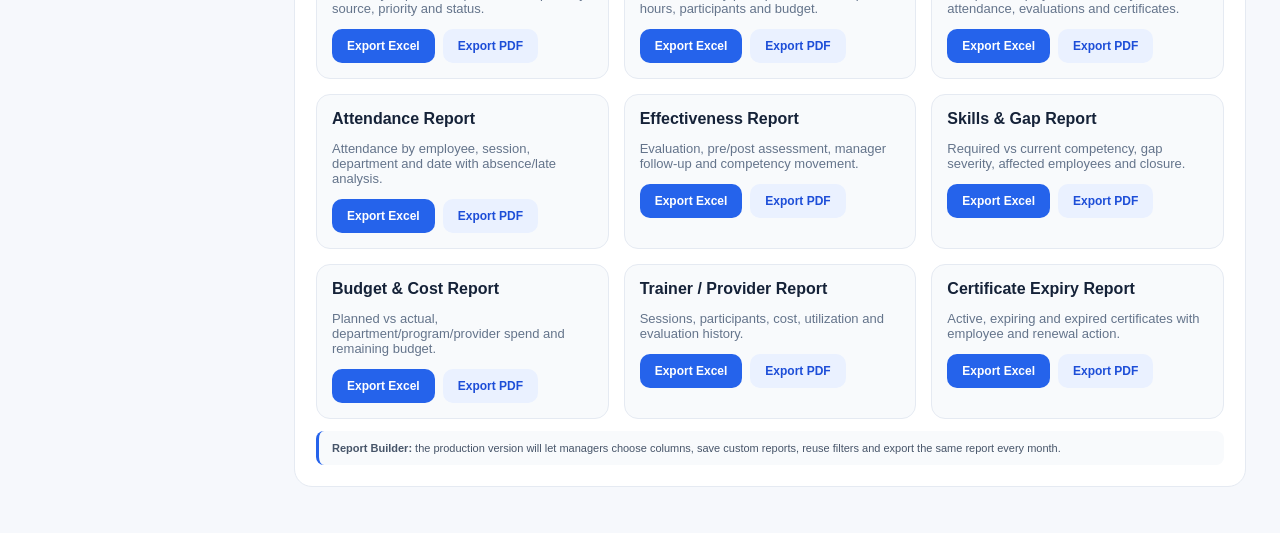
==== commit bcecefae: "Build core hotel training management modules and reporting center" ====
--- a/demo.html
+++ b/demo.html
@@ -1,87 +1,70 @@
 <!doctype html>
 <html lang="en"><head><meta charset="utf-8"><meta name="viewport" content="width=device-width,initial-scale=1">
-<title>Hospitality Academy Demo</title><style>
-*{box-sizing:border-box}html{scroll-behavior:smooth;scroll-padding-top:20px}body{margin:0;font-family:Inter,Segoe UI,Arial,sans-serif;background:#f6f8fc;color:#152238}a{text-decoration:none;color:inherit}.app{display:flex;min-height:100vh}.side{width:255px;background:#0b1730;color:#dbe7ff;padding:24px 15px;position:fixed;inset:0 auto 0 0;overflow:auto;z-index:5}.brand{font-size:20px;font-weight:900;padding:0 12px 28px}.brand span{color:#60a5fa}.menu a{display:flex;gap:10px;align-items:center;padding:12px 13px;border-radius:10px;color:#b9c7df;font-size:14px;margin:3px 0}.menu a.active,.menu a:hover{background:#16284d;color:#fff}.side-bottom{position:absolute;left:15px;right:15px;bottom:18px;border-top:1px solid #203454;padding:18px 12px;color:#9fb0cc;font-size:12px}.main{margin-left:255px;width:calc(100% - 255px);padding:32px 38px}.demo-banner{background:#fff7ed;border:1px solid #fed7aa;color:#9a3412;padding:11px 15px;border-radius:12px;margin-bottom:20px;font-size:12px;font-weight:700}.section{scroll-margin-top:20px;margin-bottom:18px}.panel{background:#fff;border:1px solid #e5eaf2;border-radius:18px;padding:22px}.bar{display:flex;justify-content:space-between;align-items:center;margin-bottom:25px;gap:20px}.eyebrow{font-size:11px;letter-spacing:1.8px;font-weight:800;color:#2563eb}.bar h1,h2{margin:5px 0 8px}.bar h1{font-size:30px}.sub{color:#64748b;font-size:13px}.btn{display:inline-flex;padding:12px 18px;border-radius:11px;background:#2563eb;color:#fff;font-weight:700}.grid4{display:grid;grid-template-columns:repeat(4,1fr);gap:12px}.stat{background:#fff;border:1px solid #e5eaf2;border-radius:18px;padding:17px}.stat small{color:#64748b}.stat strong{display:block;font-size:28px;margin:5px 0}.stat em{font-style:normal;color:#15803d;font-size:12px}.two{display:grid;grid-template-columns:1.3fr .7fr;gap:18px;margin-top:18px}.track{height:9px;background:#edf1f7;border-radius:20px;overflow:hidden;margin:5px 0 13px}.track i{display:block;height:100%;background:#2563eb}.row{display:flex;justify-content:space-between;padding:13px 0;border-bottom:1px solid #e5eaf2;font-size:13px}.row span{padding:5px 8px;border-radius:8px;background:#ecfdf3;color:#15803d;font-weight:700;font-size:11px}.cards{display:grid;grid-template-columns:repeat(3,1fr);gap:18px}.cards article{background:#fff;border:1px solid #e5eaf2;border-radius:15px;padding:20px}.cards article p{color:#64748b;line-height:1.55}.loop{display:grid;grid-template-columns:repeat(4,1fr);gap:12px}.loop b{text-align:center;border:1px solid #e5eaf2;border-radius:14px;padding:20px}.loop small{color:#64748b;font-weight:400}.table{display:grid;grid-template-columns:1.4fr 1fr .8fr .8fr;border:1px solid #e5eaf2;border-radius:14px;overflow:hidden}.table>*{padding:13px 15px;border-bottom:1px solid #e5eaf2;font-size:13px}.table>*:nth-last-child(-n+4){border-bottom:0}@media(max-width:1050px){.grid4{grid-template-columns:1fr 1fr}.cards,.two{grid-template-columns:1fr}.loop{grid-template-columns:1fr 1fr}}@media(max-width:760px){.app{display:block}.side{position:relative;width:100%;height:auto}.side-bottom{position:static}.main{margin-left:0;width:100%;padding:20px}.menu{display:grid;grid-template-columns:1fr 1fr}.bar{flex-direction:column;align-items:flex-start}.grid4,.cards,.loop{grid-template-columns:1fr}.table{grid-template-columns:1fr 1fr}.table>*{border-bottom:1px solid #e5eaf2!important}}
+<title>Hospitality Academy — Hotel Training Management</title>
+<style>
+*{box-sizing:border-box}html{scroll-behavior:smooth;scroll-padding-top:20px}body{margin:0;font-family:Inter,Segoe UI,Arial,sans-serif;background:#f6f8fc;color:#152238}a{text-decoration:none;color:inherit}.app{display:flex;min-height:100vh}.side{width:260px;background:#0b1730;color:#dbe7ff;padding:22px 14px;position:fixed;inset:0 auto 0 0;overflow:auto;z-index:5}.brand{font-size:20px;font-weight:900;padding:0 12px 22px}.brand span{color:#60a5fa}.menu a{display:flex;gap:9px;align-items:center;padding:10px 12px;border-radius:10px;color:#b9c7df;font-size:13px;margin:2px 0}.menu a.active,.menu a:hover{background:#16284d;color:#fff}.group{font-size:10px;text-transform:uppercase;letter-spacing:1.5px;color:#7184a5;padding:15px 12px 5px}.side-bottom{margin-top:18px;border-top:1px solid #203454;padding:16px 12px;color:#9fb0cc;font-size:11px}.main{margin-left:260px;width:calc(100% - 260px);padding:28px 34px}.banner{background:#fff7ed;border:1px solid #fed7aa;color:#9a3412;padding:11px 15px;border-radius:12px;margin-bottom:18px;font-size:12px;font-weight:700}.section{scroll-margin-top:20px;margin-bottom:18px}.panel{background:#fff;border:1px solid #e5eaf2;border-radius:18px;padding:21px}.bar{display:flex;justify-content:space-between;align-items:center;margin-bottom:20px;gap:15px}.eyebrow{font-size:10px;letter-spacing:1.7px;font-weight:800;color:#2563eb}.bar h1,h2{margin:5px 0 7px}.bar h1{font-size:28px}.sub,p{color:#64748b;font-size:13px}.btn{display:inline-flex;padding:10px 15px;border-radius:10px;background:#2563eb;color:#fff;font-weight:700;font-size:12px;border:0}.btn.alt{background:#eaf1ff;color:#1d4ed8}.grid4{display:grid;grid-template-columns:repeat(4,1fr);gap:11px}.grid3{display:grid;grid-template-columns:repeat(3,1fr);gap:15px}.stat{background:#fff;border:1px solid #e5eaf2;border-radius:16px;padding:16px}.stat small{color:#64748b}.stat strong{display:block;font-size:26px;margin:5px 0}.stat em{font-style:normal;color:#15803d;font-size:11px}.two{display:grid;grid-template-columns:1.25fr .75fr;gap:16px;margin-top:16px}.track{height:8px;background:#edf1f7;border-radius:20px;overflow:hidden;margin:5px 0 12px}.track i{display:block;height:100%;background:#2563eb}.row{display:flex;justify-content:space-between;align-items:center;padding:11px 0;border-bottom:1px solid #e5eaf2;font-size:12px;gap:10px}.row:last-child{border-bottom:0}.pill{padding:4px 8px;border-radius:8px;background:#ecfdf3;color:#15803d;font-weight:700;font-size:10px;white-space:nowrap}.pill.warn{background:#fff7ed;color:#c2410c}.pill.blue{background:#eff6ff;color:#1d4ed8}.table{display:grid;grid-template-columns:1.25fr 1fr 1fr .8fr .8fr;border:1px solid #e5eaf2;border-radius:13px;overflow:hidden}.table>*{padding:11px 12px;border-bottom:1px solid #e5eaf2;font-size:11px}.table>*:nth-last-child(-n+5){border-bottom:0}.cards{display:grid;grid-template-columns:repeat(3,1fr);gap:14px}.card{border:1px solid #e5eaf2;border-radius:14px;padding:16px;background:#fff}.card b{font-size:13px}.card p{line-height:1.45;margin-bottom:0}.tag{display:inline-block;font-size:9px;font-weight:800;background:#eef2ff;color:#3730a3;border-radius:6px;padding:4px 7px;margin-bottom:9px}.filters{display:flex;flex-wrap:wrap;gap:8px;margin:14px 0}.filters select,.filters input{border:1px solid #dbe2ec;border-radius:9px;padding:9px 10px;background:#fff;font-size:11px;color:#334155}.reportbox{background:#f8fafc;border:1px solid #e5eaf2;border-radius:14px;padding:15px}.report-actions{display:flex;gap:8px;flex-wrap:wrap;margin-top:12px}.loop{display:grid;grid-template-columns:repeat(6,1fr);gap:8px}.loop b{text-align:center;border:1px solid #e5eaf2;border-radius:12px;padding:15px 7px;font-size:11px}.loop small{color:#64748b;font-weight:400;font-size:9px}.note{background:#f8fafc;border-left:3px solid #2563eb;padding:11px 13px;border-radius:8px;font-size:11px;color:#475569;margin-top:12px}
+@media(max-width:1100px){.grid4{grid-template-columns:1fr 1fr}.cards,.grid3,.two{grid-template-columns:1fr}.loop{grid-template-columns:repeat(3,1fr)}}@media(max-width:760px){.app{display:block}.side{position:relative;width:100%;height:auto}.main{margin-left:0;width:100%;padding:18px}.menu{display:grid;grid-template-columns:1fr 1fr}.grid4,.cards,.loop{grid-template-columns:1fr}.table{grid-template-columns:1fr 1fr}.table>*{border-bottom:1px solid #e5eaf2!important}}
 </style></head>
 <body><div class="app">
-<aside class="side"><div class="brand">Hospitality <span>Academy</span></div>
-<nav class="menu" id="sideMenu">
-<a class="active" href="#dashboard">⌂ Dashboard</a>
-<a href="#intelligence">◉ AI Workforce Command Center</a>
-<a href="#performance">↗ Performance Loop</a>
-<a href="#operations">▥ Operations &amp; ROI</a>
-<a href="#copilot">✦ AI Training Copilot</a>
-<a href="#employees">♙ Employees</a>
-<a href="#skills">▦ Skills Matrix</a>
-<a href="#competency">✓ Competency Verification</a>
-<a href="#departments">⌂ Departments</a>
-<a href="#academy">🎓 Training Academy</a>
-<a href="#certificates">◆ Certificates</a>
-<a href="#subscription">▣ Subscription</a>
+<aside class="side"><div class="brand">Hospitality <span>Academy</span></div><nav class="menu" id="sideMenu">
+<div class="group">Management</div>
+<a class="active" href="#dashboard">⌂ Dashboard</a><a href="#tna">◎ TNA</a><a href="#plans">◫ Training Plans</a><a href="#programs">▣ Training Programs</a>
+<div class="group">Delivery</div>
+<a href="#ojt">◉ OJT</a><a href="#offjob">▤ Off-Job Training</a><a href="#external">↗ External Training</a><a href="#history">♙ Employees & History</a>
+<div class="group">Control</div>
+<a href="#workflow">⇄ Nomination & Approval</a><a href="#attendance">✓ Attendance</a><a href="#evaluation">★ Evaluation & Effectiveness</a><a href="#certificates">◆ Certificates & Expiry</a>
+<div class="group">Resources</div>
+<a href="#trainers">♟ Trainers & Providers</a><a href="#costs">◈ Costs & Budgets</a><a href="#skills">▦ Skills & Competencies</a><a href="#gaps">△ Skill Gap</a>
+<div class="group">Intelligence</div>
+<a href="#reports">▤ Reports Center</a><a href="#dashboard">▥ Executive Dashboard</a>
 </nav><div class="side-bottom">Training Manager<br><b>demo@hotel.com</b><br><br>FICTIONAL DEMO ENVIRONMENT</div></aside>
 
-<main class="main"><div class="demo-banner">FICTIONAL HOTEL DATA — This screen is for sales demonstration only.</div>
+<main class="main"><div class="banner">FICTIONAL HOTEL DATA — Interactive sales demo. Metrics and employee names are illustrative.</div>
 
-<section id="dashboard" class="section"><div class="bar"><div><div class="eyebrow">HOTEL WORKFORCE INTELLIGENCE</div><h1>Hotel Workforce Dashboard</h1><div class="sub">Training, competency and workforce signals in one view.</div></div><a class="btn" href="sales.html">Sales Overview</a></div>
-<div class="grid4">
-<div class="stat"><small>Employees</small><strong>128</strong><em>Active workforce</em></div>
-<div class="stat"><small>Readiness</small><strong>78%</strong><em>Workforce readiness</em></div>
-<div class="stat"><small>Skill Gaps</small><strong>23</strong><em>Priority gaps</em></div>
-<div class="stat"><small>Overdue</small><strong>11</strong><em>Training items</em></div></div>
-<div class="two"><div class="panel"><h3>Department Readiness</h3>
-<p>Front Office <b>86%</b></p><div class="track"><i style="width:86%"></i></div>
-<p>F&amp;B <b>79%</b></p><div class="track"><i style="width:79%"></i></div>
-<p>Housekeeping <b>74%</b></p><div class="track"><i style="width:74%"></i></div>
-<p>Kitchen <b>82%</b></p><div class="track"><i style="width:82%"></i></div>
-<p>Sales <b>71%</b></p><div class="track"><i style="width:71%"></i></div></div>
-<div class="panel"><h3>Priority Skill Gaps</h3><div class="row">Complaint handling <span>12 employees</span></div><div class="row">Upselling <span>8 employees</span></div><div class="row">Food safety <span>6 employees</span></div><div class="row">Room standards <span>5 employees</span></div></div></div></section>
+<section id="dashboard" class="section"><div class="bar"><div><div class="eyebrow">HOTEL TRAINING & DEVELOPMENT</div><h1>Training Management Dashboard</h1><div class="sub">From training needs to plans, delivery, competency and management reporting.</div></div><a class="btn" href="#reports">Open Reports Center</a></div>
+<div class="grid4"><div class="stat"><small>Employees</small><strong>128</strong><em>Active workforce</em></div><div class="stat"><small>Annual Plan</small><strong>86%</strong><em>On track</em></div><div class="stat"><small>Training Hours</small><strong>1,842</strong><em>YTD</em></div><div class="stat"><small>Budget Used</small><strong>64%</strong><em>Within plan</em></div></div>
+<div class="grid4" style="margin-top:11px"><div class="stat"><small>Open TNA Needs</small><strong>23</strong><em>Priority gaps</em></div><div class="stat"><small>Pending Approvals</small><strong>9</strong><em>Manager actions</em></div><div class="stat"><small>Attendance</small><strong>94%</strong><em>YTD</em></div><div class="stat"><small>Certificates Expiring</small><strong>7</strong><em>Next 30 days</em></div></div>
+<div class="two"><div class="panel"><h3>Training Plan Progress</h3><p>Mandatory Training</p><div class="track"><i style="width:91%"></i></div><p>Development Programs</p><div class="track"><i style="width:76%"></i></div><p>OJT</p><div class="track"><i style="width:84%"></i></div><p>External Training</p><div class="track"><i style="width:68%"></i></div></div><div class="panel"><h3>Priority Alerts</h3><div class="row">Skill gaps requiring action <span class="pill warn">23</span></div><div class="row">Training awaiting approval <span class="pill blue">9</span></div><div class="row">Certificates expiring soon <span class="pill warn">7</span></div><div class="row">Overdue training <span class="pill warn">11</span></div></div></div></section>
 
-<section id="intelligence" class="panel section"><div class="eyebrow">AI WORKFORCE</div><h2>AI Workforce Command Center</h2><p>Identify workforce gaps, prioritize employees and turn training signals into manager actions.</p><div class="cards"><article><b>Gap Detection</b><p>23 priority skill gaps detected.</p></article><article><b>Priority Signals</b><p>Complaint handling and upselling need attention.</p></article><article><b>Recommended Actions</b><p>Assign targeted training and verify competency.</p></article></div></section>
+<section id="tna" class="panel section"><div class="eyebrow">01 · NEEDS ANALYSIS</div><h2>TNA — Training Needs Analysis</h2><p>Capture training needs from performance, competency, job requirements and employee requests, then prioritize and approve them.</p><div class="filters"><select><option>All Departments</option></select><select><option>All Positions</option></select><select><option>All Priorities</option></select><select><option>All Statuses</option></select><input placeholder="Search employee / competency"></div><div class="table"><b>Need</b><b>Department</b><b>Source</b><b>Priority</b><b>Status</b><span>Complaint Handling</span><span>Front Office</span><span>Skill Gap</span><span>Critical</span><span class="pill warn">Open</span><span>Food Safety Refresh</span><span>F&amp;B</span><span>Compliance</span><span>High</span><span class="pill blue">Approved</span><span>Leadership Basics</span><span>Management</span><span>Performance</span><span>Medium</span><span class="pill">Planned</span></div></section>
 
-<section id="performance" class="panel section"><div class="eyebrow">PERFORMANCE LOOP</div><h2>Diagnose → Train → Verify → Improve</h2><div class="loop"><b>Diagnose<br><small>Assess roles &amp; skills</small></b><b>Train<br><small>Assign programs</small></b><b>Verify<br><small>Measure competency</small></b><b>Improve<br><small>Track signals</small></b></div></section>
+<section id="plans" class="panel section"><div class="eyebrow">02 · PLANNING</div><h2>Training Plans</h2><p>Annual, quarterly and monthly plans with planned hours, participants, delivery method and budget.</p><div class="grid3"><div class="card"><span class="tag">ANNUAL</span><b>2026 Training Plan</b><p>86% completed · 74 programs · 1,842 hours · 420,000 EGP planned budget</p></div><div class="card"><span class="tag">MONTHLY</span><b>September Plan</b><p>18 programs · 312 participants · 68,500 EGP planned · 4 programs pending</p></div><div class="card"><span class="tag">BUDGET</span><b>Plan vs Actual</b><p>420,000 EGP planned · 268,800 EGP actual · 151,200 EGP remaining</p></div></div></section>
 
-<section id="operations" class="panel section"><div class="eyebrow">OPERATIONS &amp; ROI</div><h2>Connect Training to Hotel Performance</h2><div class="cards"><article><b>Readiness</b><p>78% workforce readiness.</p></article><article><b>Risk Signals</b><p>11 overdue training items.</p></article><article><b>Outcome Tracking</b><p>Monitor competency and improvement.</p></article></div></section>
+<section id="programs" class="panel section"><div class="eyebrow">03 · PROGRAM CATALOG</div><h2>Training Programs</h2><div class="cards"><div class="card"><span class="tag">MANDATORY</span><b>Food Safety Essentials</b><p>F&amp;B &amp; Kitchen · 4 hours · Assessment required · Annual refresh</p></div><div class="card"><span class="tag">DEVELOPMENT</span><b>Guest Complaint Recovery</b><p>Front Office · 6 hours · Scenario-based · Competency verification</p></div><div class="card"><span class="tag">OJT</span><b>Room Standards Mastery</b><p>Housekeeping · 8 hours · Supervisor checklist · Practical assessment</p></div></div></section>
 
-<section id="copilot" class="panel section"><div class="eyebrow">AI TRAINING COPILOT</div><h2>Build Targeted Training Faster</h2><p>Turn a skill gap into a practical training recommendation for the relevant department and role.</p><div class="row">Guest Complaint Recovery <span>12 assigned</span></div><div class="row">Upselling &amp; Revenue Skills <span>8 assigned</span></div><div class="row">Food Safety Essentials <span>6 assigned</span></div></section>
+<section id="ojt" class="panel section"><div class="eyebrow">04 · ON-THE-JOB</div><h2>OJT — On Job Training</h2><div class="grid3"><div class="card"><b>Active OJT</b><strong style="display:block;font-size:26px;margin-top:7px">31</strong><p>Employees currently assigned</p></div><div class="card"><b>OJT Completion</b><strong style="display:block;font-size:26px;margin-top:7px">84%</strong><p>Current plan completion</p></div><div class="card"><b>Checklists</b><strong style="display:block;font-size:26px;margin-top:7px">126</strong><p>Supervisor observations recorded</p></div></div><div class="note">Each OJT assignment can include trainer/supervisor, checklist, observation, evidence, assessment and completion status.</div></section>
 
-<section id="employees" class="panel section"><div class="eyebrow">PEOPLE</div><h2>Employees</h2><div class="table"><b>Employee</b><b>Department</b><b>Readiness</b><b>Status</b><span>Ahmed Hassan</span><span>Front Office</span><span>91%</span><span>Ready</span><span>Sarah Ali</span><span>F&amp;B</span><span>76%</span><span>Training</span><span>Omar Khaled</span><span>Housekeeping</span><span>68%</span><span>Gap</span></div></section>
+<section id="offjob" class="panel section"><div class="eyebrow">05 · OFF-JOB</div><h2>Off-Job Training</h2><div class="table"><b>Program</b><b>Method</b><b>Date</b><b>Participants</b><b>Status</b><span>Service Excellence</span><span>Workshop</span><span>18 Sep</span><span>24</span><span class="pill">Completed</span><span>Leadership Basics</span><span>Classroom</span><span>23 Sep</span><span>16</span><span class="pill blue">Scheduled</span><span>Revenue Upselling</span><span>Seminar</span><span>28 Sep</span><span>20</span><span class="pill blue">Scheduled</span></div></section>
 
-<section id="skills" class="panel section"><div class="eyebrow">SKILLS</div><h2>Skills Matrix</h2><div class="table"><b>Skill</b><b>Front Office</b><b>F&amp;B</b><b>Sales</b><span>Guest communication</span><span>High</span><span>High</span><span>High</span><span>Complaint handling</span><span>Medium</span><span>Low</span><span>Medium</span><span>Upselling</span><span>Medium</span><span>Medium</span><span>High</span></div></section>
+<section id="external" class="panel section"><div class="eyebrow">06 · EXTERNAL</div><h2>Outside Source / External Training</h2><p>Manage external nominations, providers, approvals, costs, invoices and certificates.</p><div class="cards"><div class="card"><b>External Nominations</b><p>12 submitted · 8 approved · 2 awaiting budget approval · 2 completed</p></div><div class="card"><b>Providers</b><p>18 active providers with course, cost and evaluation history.</p></div><div class="card"><b>External Spend</b><p>112,400 EGP YTD across courses, travel and materials.</p></div></div></section>
 
-<section id="competency" class="panel section"><div class="eyebrow">VERIFICATION</div><h2>Competency Verification</h2><div class="cards"><article><b>Verified</b><p>Employees who passed assessment.</p></article><article><b>In Progress</b><p>Employees completing training.</p></article><article><b>Needs Action</b><p>Employees with unresolved gaps.</p></article></div></section>
+<section id="history" class="panel section"><div class="eyebrow">07 · EMPLOYEE RECORD</div><h2>Employees &amp; Training History</h2><div class="filters"><select><option>All Departments</option></select><select><option>All Training Types</option></select><input placeholder="Employee name / ID"></div><div class="table"><b>Employee</b><b>Department</b><b>Hours YTD</b><b>Programs</b><b>Certificates</b><span>Ahmed Hassan</span><span>Front Office</span><span>42</span><span>9</span><span>4</span><span>Sarah Ali</span><span>F&amp;B</span><span>36</span><span>7</span><span>3</span><span>Omar Khaled</span><span>Housekeeping</span><span>28</span><span>6</span><span>2</span></div></section>
 
-<section id="departments" class="panel section"><div class="eyebrow">HOTEL STRUCTURE</div><h2>Hotel Departments</h2><div class="cards"><article><b>Front Office</b><p>Guest services and reception.</p></article><article><b>Food &amp; Beverage</b><p>Restaurants and room service.</p></article><article><b>Housekeeping</b><p>Rooms and public areas.</p></article><article><b>Kitchen</b><p>Food preparation and culinary support.</p></article><article><b>Management</b><p>Administration and strategy.</p></article><article><b>Sales</b><p>Groups, events and revenue.</p></article></div></section>
+<section id="workflow" class="panel section"><div class="eyebrow">08 · WORKFLOW</div><h2>Nomination &amp; Approval Workflow</h2><div class="loop"><b>Nominate<br><small>Manager / L&amp;D</small></b><b>Review<br><small>Need &amp; eligibility</small></b><b>Budget<br><small>Cost approval</small></b><b>Approve<br><small>Authorized role</small></b><b>Schedule<br><small>Confirm session</small></b><b>Complete<br><small>Close &amp; record</small></b></div><div class="note">Every decision stores status, approver, timestamp and rejection reason for auditability.</div></section>
 
-<section id="academy" class="panel section"><div class="eyebrow">TRAINING</div><h2>Training Academy</h2><div class="cards"><article><b>Guest Complaint Recovery</b><p>Practical scenarios and assessment.</p></article><article><b>Upselling &amp; Revenue Skills</b><p>Commercial skills for guest-facing teams.</p></article><article><b>Food Safety Essentials</b><p>Core knowledge and verification.</p></article></div></section>
+<section id="attendance" class="panel section"><div class="eyebrow">09 · PARTICIPATION</div><h2>Attendance</h2><div class="grid4"><div class="stat"><small>Attendance Rate</small><strong>94%</strong><em>YTD</em></div><div class="stat"><small>Present</small><strong>1,734</strong><em>attendance records</em></div><div class="stat"><small>Absent</small><strong>108</strong><em>records</em></div><div class="stat"><small>Training Hours</small><strong>1,842</strong><em>completed</em></div></div></section>
 
-<section id="certificates" class="panel section"><div class="eyebrow">CERTIFICATION</div><h2>Certificates</h2><div class="grid4"><div class="stat"><small>Completed</small><strong>64</strong></div><div class="stat"><small>In Progress</small><strong>39</strong></div><div class="stat"><small>Not Started</small><strong>25</strong></div><div class="stat"><small>Verification</small><strong>100%</strong></div></div></section>
+<section id="evaluation" class="panel section"><div class="eyebrow">10 · EFFECTIVENESS</div><h2>Evaluation &amp; Training Effectiveness</h2><div class="cards"><div class="card"><b>Reaction</b><p>4.5 / 5 average participant evaluation.</p></div><div class="card"><b>Knowledge Gain</b><p>Pre/Post assessments compare knowledge improvement.</p></div><div class="card"><b>Manager Follow-Up</b><p>Post-training behavior and competency follow-up tracked by manager.</p></div></div><div class="note"><b>Effectiveness workflow:</b> Reaction → Knowledge → Application → Competency → Business follow-up.</div></section>
 
-<section id="subscription" class="panel section"><div class="eyebrow">PRICING</div><h2>Hospitality Academy Plans</h2><p>7-day trial starts after payment confirmation.</p><div class="cards"><article><b>Starter</b><h3>999 EGP / month</h3><p>Up to 50 employees</p><a class="btn" href="sales.html">Request Demo</a></article><article><b>Professional</b><h3>3,499 EGP / month</h3><p>Up to 150 employees</p><a class="btn" href="sales.html">Request Demo</a></article><article><b>Enterprise</b><h3>5,999 EGP / month</h3><p>Up to 500 employees</p><a class="btn" href="sales.html">Request Demo</a></article></div></section>
+<section id="certificates" class="panel section"><div class="eyebrow">11 · CERTIFICATION</div><h2>Certificates &amp; Expiry</h2><div class="grid4"><div class="stat"><small>Active</small><strong>64</strong><em>valid certificates</em></div><div class="stat"><small>Expiring 30 Days</small><strong>7</strong><em class="pill warn">Action needed</em></div><div class="stat"><small>Expired</small><strong>3</strong><em>renewal required</em></div><div class="stat"><small>Verification</small><strong>100%</strong><em>verification IDs</em></div></div></section>
+
+<section id="trainers" class="panel section"><div class="eyebrow">12 · RESOURCES</div><h2>Trainers &amp; Providers</h2><div class="cards"><div class="card"><b>Internal Trainers</b><p>22 trainers · sessions delivered · participant evaluations · utilization.</p></div><div class="card"><b>External Trainers</b><p>14 active trainers linked to provider and course history.</p></div><div class="card"><b>Providers</b><p>18 providers · costs · programs · evaluations · contracts/records.</p></div></div></section>
+
+<section id="costs" class="panel section"><div class="eyebrow">13 · FINANCE</div><h2>Training Costs &amp; Budgets</h2><div class="grid4"><div class="stat"><small>Annual Budget</small><strong>420K</strong><em>EGP</em></div><div class="stat"><small>Actual Spend</small><strong>268.8K</strong><em>EGP</em></div><div class="stat"><small>Remaining</small><strong>151.2K</strong><em>EGP</em></div><div class="stat"><small>Budget Used</small><strong>64%</strong><em>within plan</em></div></div><div class="note">Track program cost, trainer fees, venue, materials, travel, accommodation and external provider spend, with planned vs actual reporting.</div></section>
+
+<section id="skills" class="panel section"><div class="eyebrow">14 · COMPETENCY</div><h2>Skills &amp; Competencies</h2><div class="table"><b>Competency</b><b>Required</b><b>Current Avg.</b><b>Gap</b><b>Trend</b><span>Guest Communication</span><span>4</span><span>3.6</span><span>0.4</span><span class="pill">Improving</span><span>Complaint Handling</span><span>4</span><span>2.7</span><span>1.3</span><span class="pill warn">Priority</span><span>Upselling</span><span>3</span><span>2.2</span><span>0.8</span><span class="pill blue">Active</span></div></section>
+
+<section id="gaps" class="panel section"><div class="eyebrow">15 · GAP ANALYSIS</div><h2>Skill Gap</h2><p>Identify gaps by employee, position, department or hotel and connect each gap to recommended training.</p><div class="cards"><div class="card"><span class="tag">CRITICAL</span><b>Complaint Handling</b><p>12 employees · Front Office · Recommended: Guest Complaint Recovery</p></div><div class="card"><span class="tag">HIGH</span><b>Food Safety</b><p>6 employees · F&amp;B/Kitchen · Recommended: Food Safety Essentials</p></div><div class="card"><span class="tag">MEDIUM</span><b>Upselling</b><p>8 employees · Front Office/Sales · Recommended: Revenue Upselling</p></div></div></section>
+
+<section id="reports" class="panel section"><div class="eyebrow">16–17 · REPORTING &amp; DASHBOARDS</div><h2>Reports Center</h2><p>Detailed management reports with filters and export-ready outputs.</p><div class="filters"><select><option>All Departments</option></select><select><option>All Training Types</option></select><select><option>All Programs</option></select><select><option>All Statuses</option></select><input type="date"><input type="date"></div><div class="grid3"><div class="reportbox"><b>TNA Report</b><p>Needs by department, position, competency, source, priority and status.</p><div class="report-actions"><button class="btn">Export Excel</button><button class="btn alt">Export PDF</button></div></div><div class="reportbox"><b>Training Plan Report</b><p>Annual/monthly plan, planned vs completed, hours, participants and budget.</p><div class="report-actions"><button class="btn">Export Excel</button><button class="btn alt">Export PDF</button></div></div><div class="reportbox"><b>Employee Training History</b><p>Complete employee-level history, attendance, evaluations and certificates.</p><div class="report-actions"><button class="btn">Export Excel</button><button class="btn alt">Export PDF</button></div></div><div class="reportbox"><b>Attendance Report</b><p>Attendance by employee, session, department and date with absence/late analysis.</p><div class="report-actions"><button class="btn">Export Excel</button><button class="btn alt">Export PDF</button></div></div><div class="reportbox"><b>Effectiveness Report</b><p>Evaluation, pre/post assessment, manager follow-up and competency movement.</p><div class="report-actions"><button class="btn">Export Excel</button><button class="btn alt">Export PDF</button></div></div><div class="reportbox"><b>Skills &amp; Gap Report</b><p>Required vs current competency, gap severity, affected employees and closure.</p><div class="report-actions"><button class="btn">Export Excel</button><button class="btn alt">Export PDF</button></div></div><div class="reportbox"><b>Budget &amp; Cost Report</b><p>Planned vs actual, department/program/provider spend and remaining budget.</p><div class="report-actions"><button class="btn">Export Excel</button><button class="btn alt">Export PDF</button></div></div><div class="reportbox"><b>Trainer / Provider Report</b><p>Sessions, participants, cost, utilization and evaluation history.</p><div class="report-actions"><button class="btn">Export Excel</button><button class="btn alt">Export PDF</button></div></div><div class="reportbox"><b>Certificate Expiry Report</b><p>Active, expiring and expired certificates with employee and renewal action.</p><div class="report-actions"><button class="btn">Export Excel</button><button class="btn alt">Export PDF</button></div></div></div><div class="note"><b>Report Builder:</b> the production version will let managers choose columns, save custom reports, reuse filters and export the same report every month.</div></section>
+
 </main></div>
-
 <script>
 const links=[...document.querySelectorAll('#sideMenu a')];
 const sections=links.map(a=>document.querySelector(a.getAttribute('href'))).filter(Boolean);
 function setActive(id){links.forEach(a=>a.classList.toggle('active',a.getAttribute('href')==='#'+id))}
-function goTo(id){
- const target=document.getElementById(id);
- if(!target)return;
- target.scrollIntoView({behavior:'smooth',block:'start'});
- setActive(id);
- history.replaceState(null,'','#'+id);
-}
-links.forEach(a=>a.addEventListener('click',e=>{
- const href=a.getAttribute('href');
- if(href&&href.startsWith('#')){e.preventDefault();goTo(href.slice(1));}
-}));
-function active(){
- const y=scrollY+180;
- let cur=sections[0];
- sections.forEach(s=>{if(s.offsetTop<=y)cur=s});
- if(cur)setActive(cur.id);
-}
-addEventListener('scroll',active,{passive:true});
-const initial=location.hash.slice(1);
-if(initial&&document.getElementById(initial))setTimeout(()=>goTo(initial),50);
-active();
+function goTo(id){const t=document.getElementById(id);if(!t)return;t.scrollIntoView({behavior:'smooth',block:'start'});setActive(id);history.replaceState(null,'','#'+id)}
+links.forEach(a=>a.addEventListener('click',e=>{const h=a.getAttribute('href');if(h&&h.startsWith('#')){e.preventDefault();goTo(h.slice(1))}}));
+function active(){const y=scrollY+180;let cur=sections[0];sections.forEach(s=>{if(s.offsetTop<=y)cur=s});if(cur)setActive(cur.id)}
+addEventListener('scroll',active,{passive:true});const initial=location.hash.slice(1);if(initial&&document.getElementById(initial))setTimeout(()=>goTo(initial),50);active();
 </script></body></html>
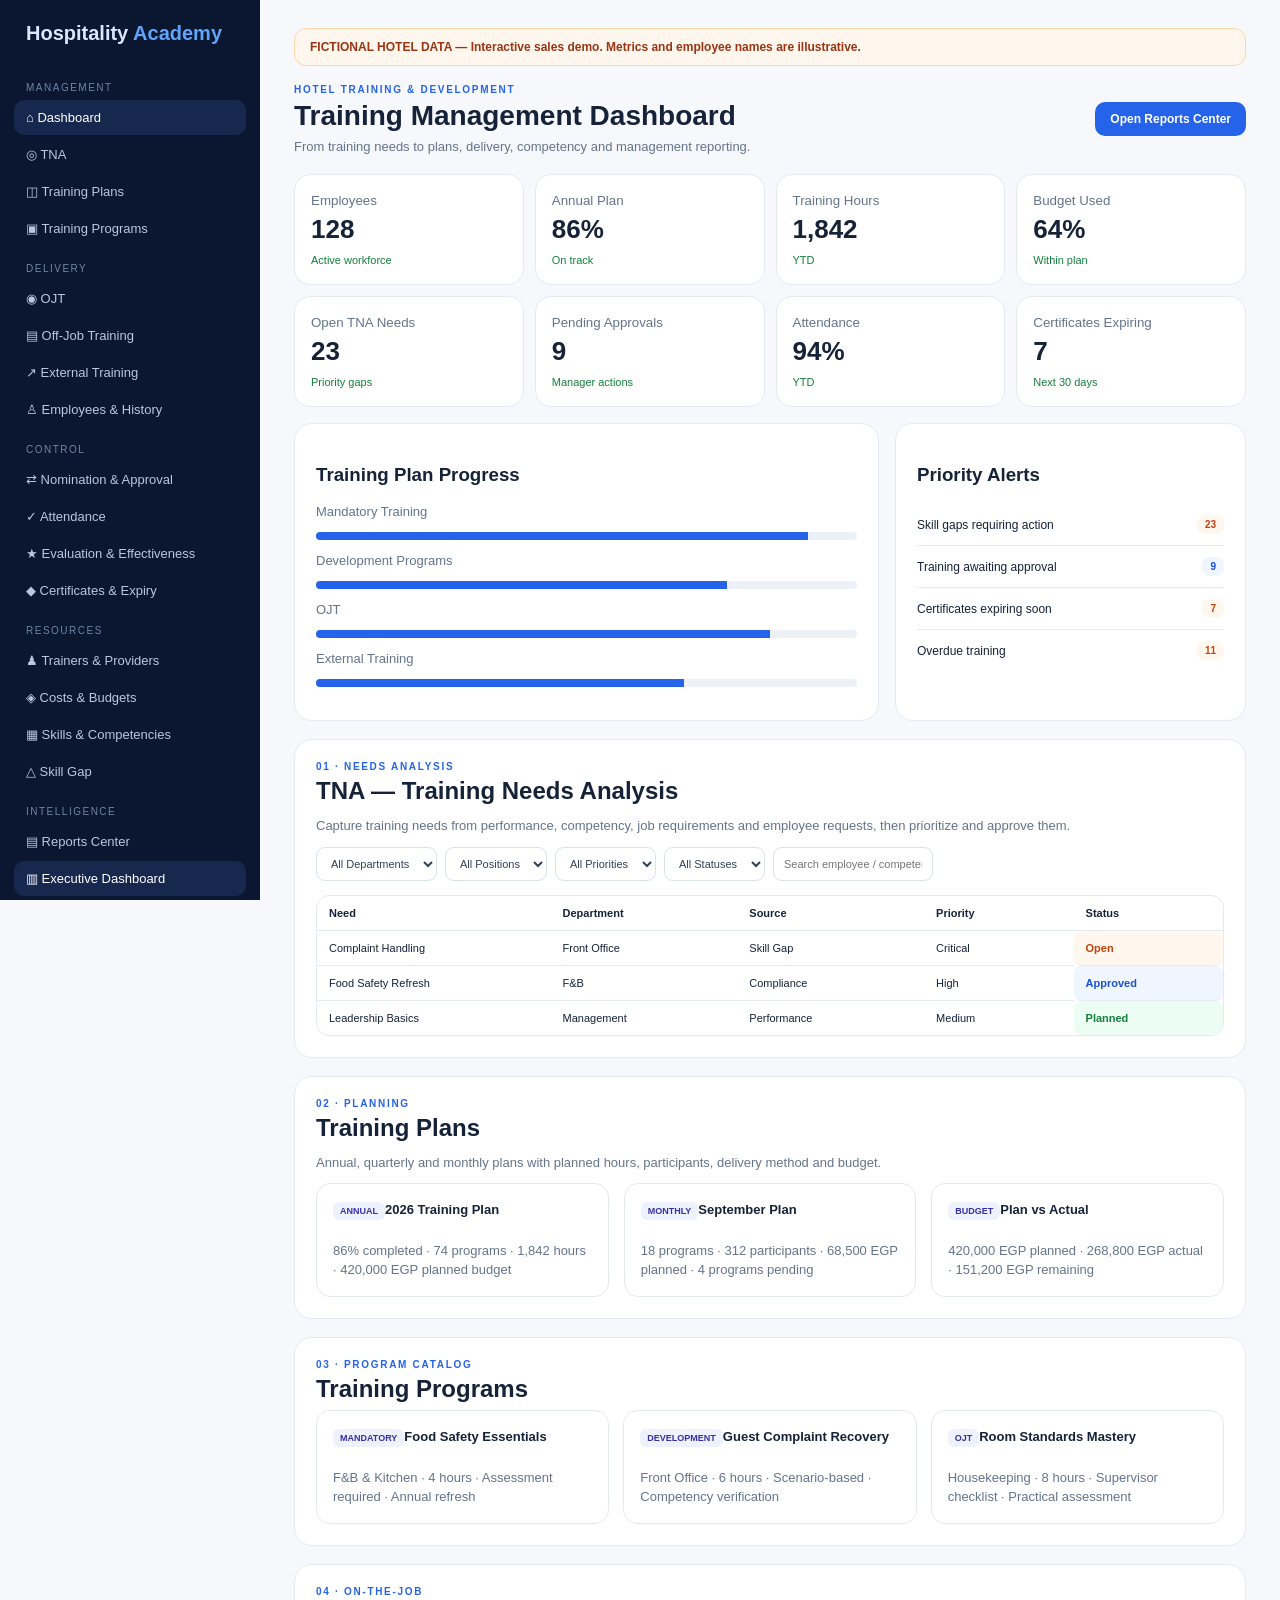
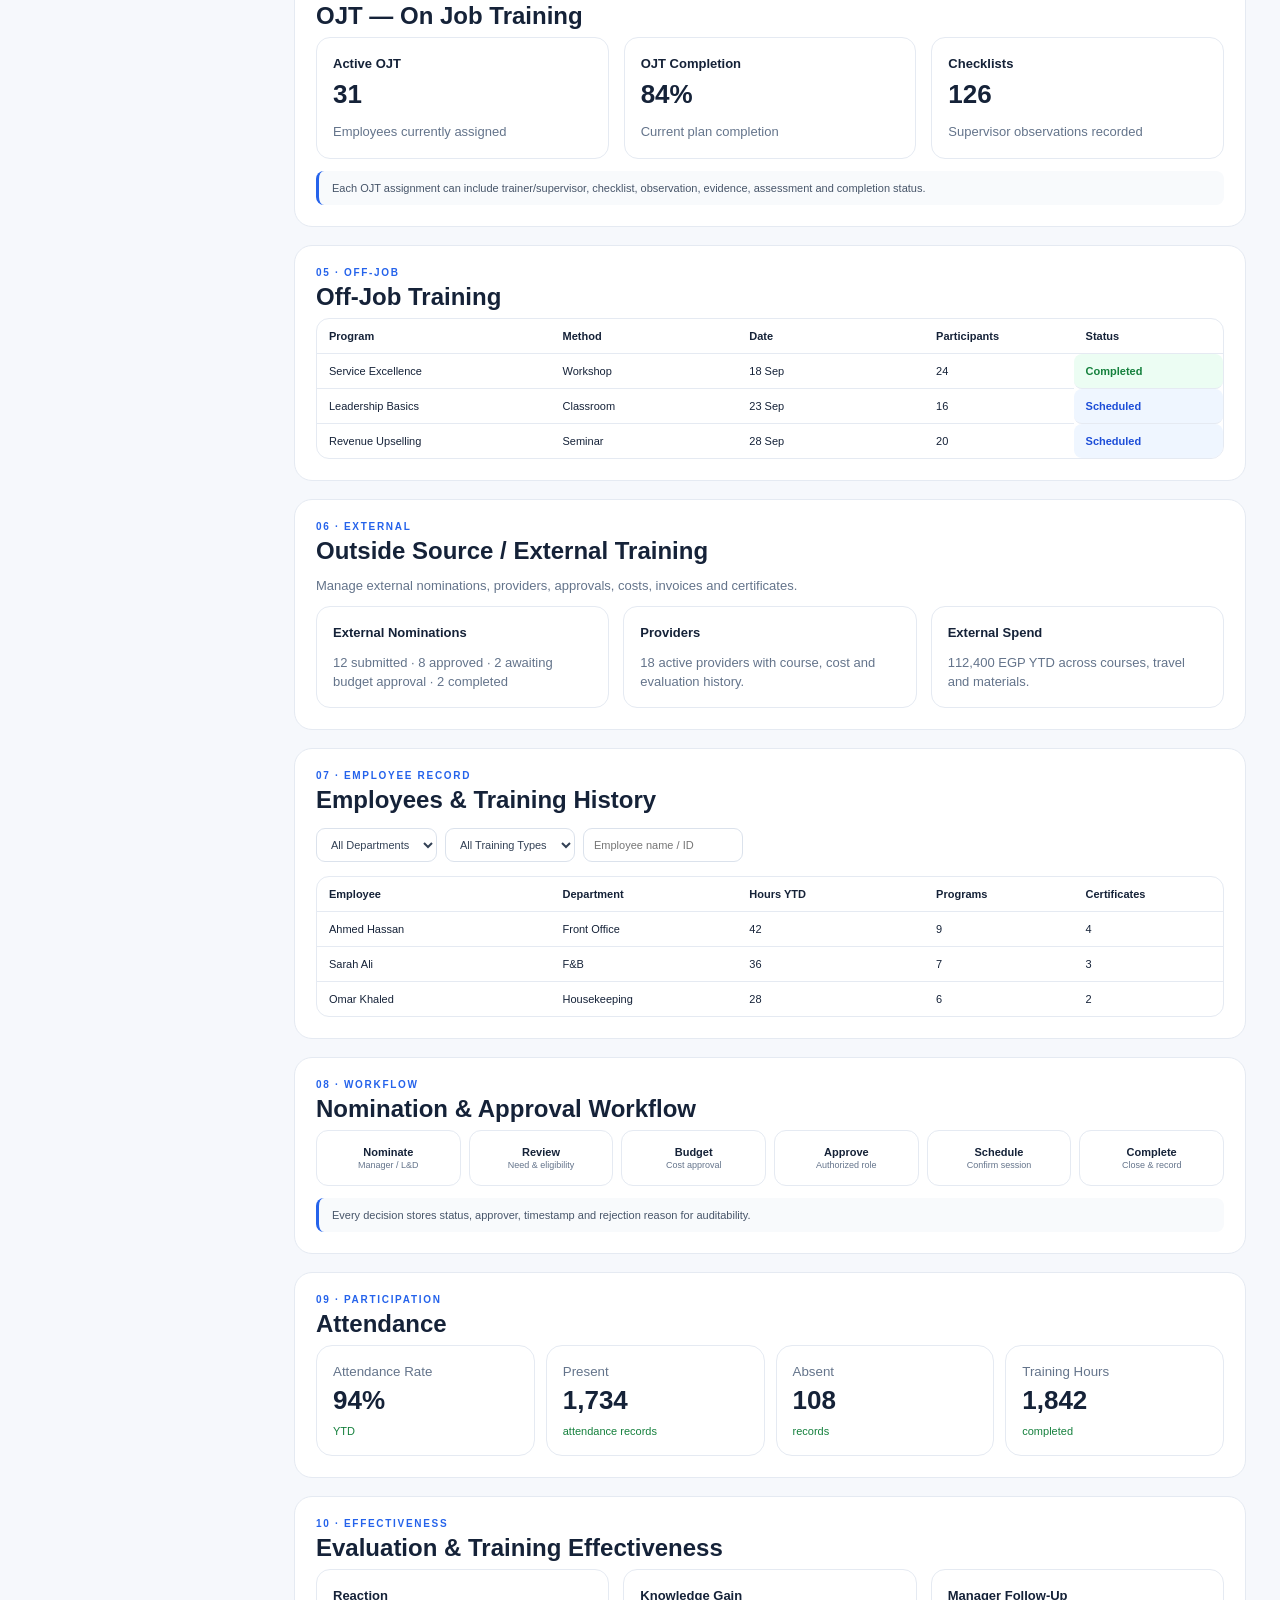
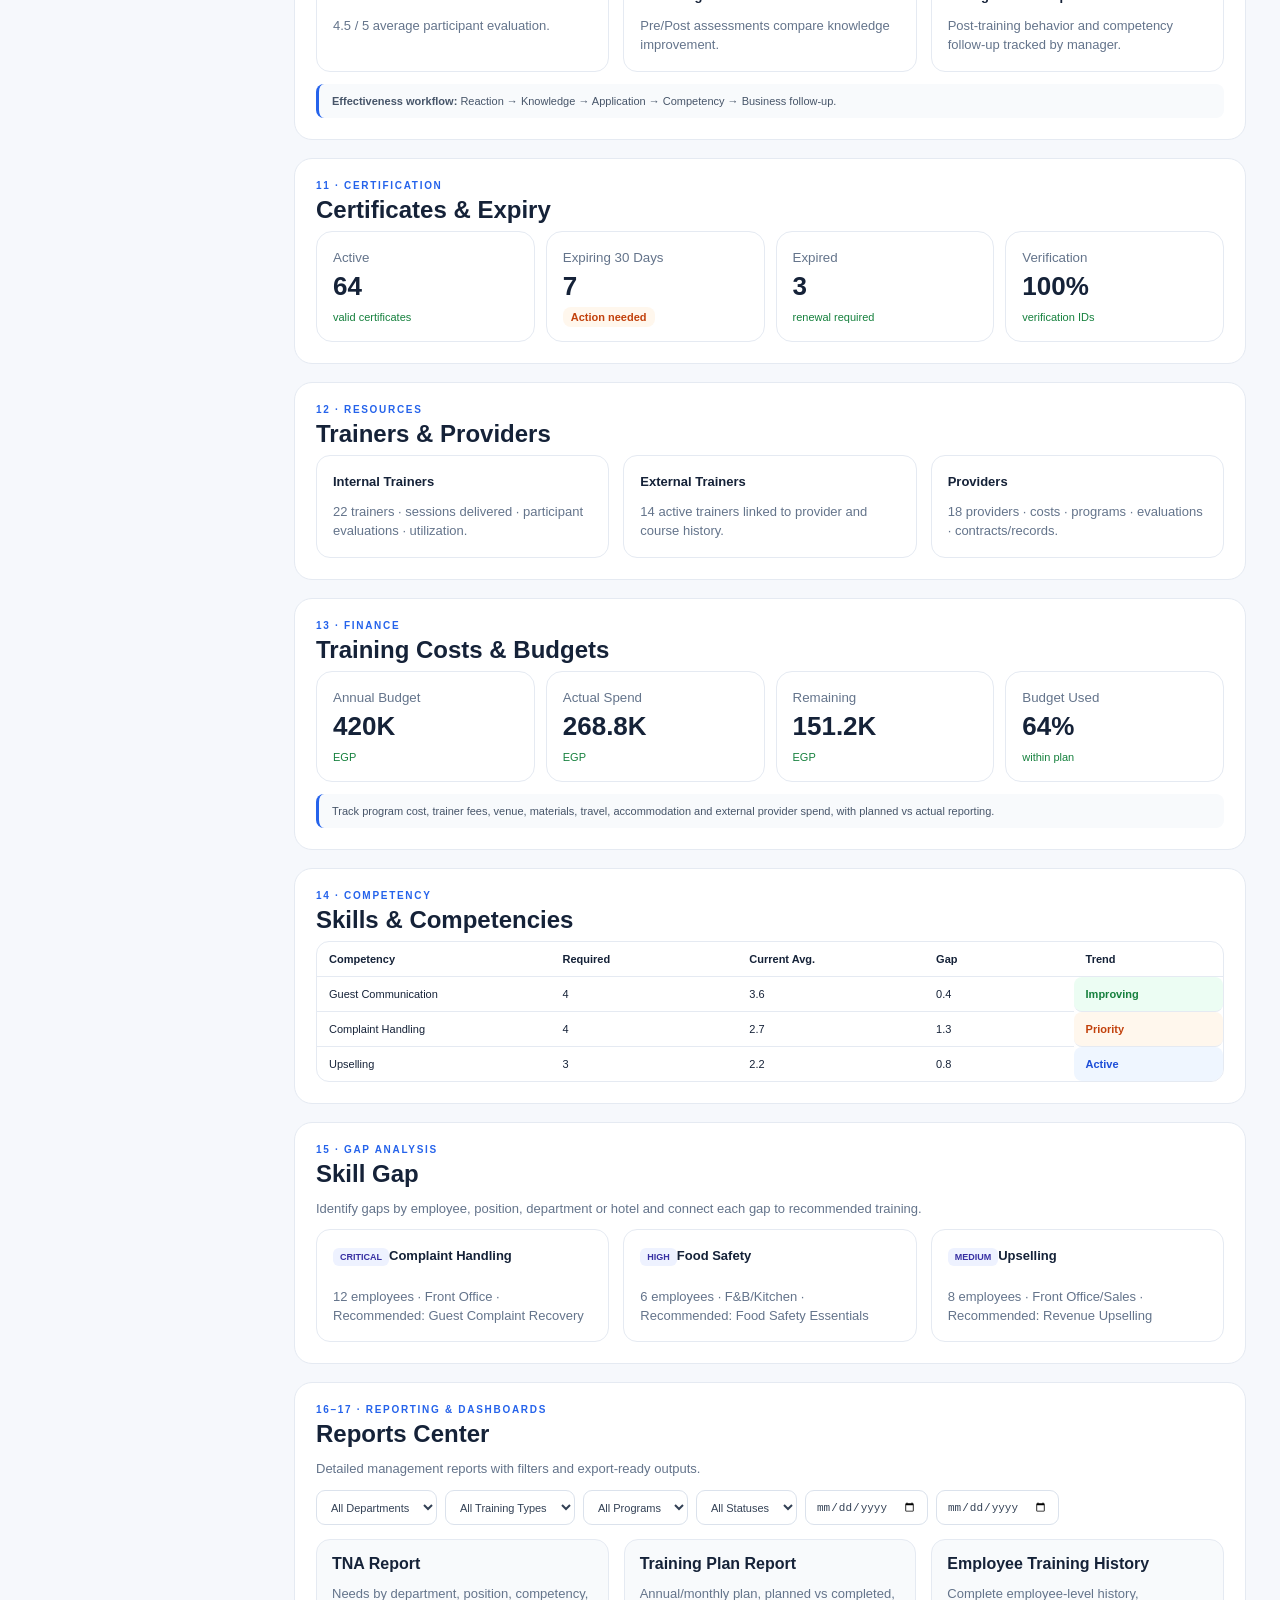
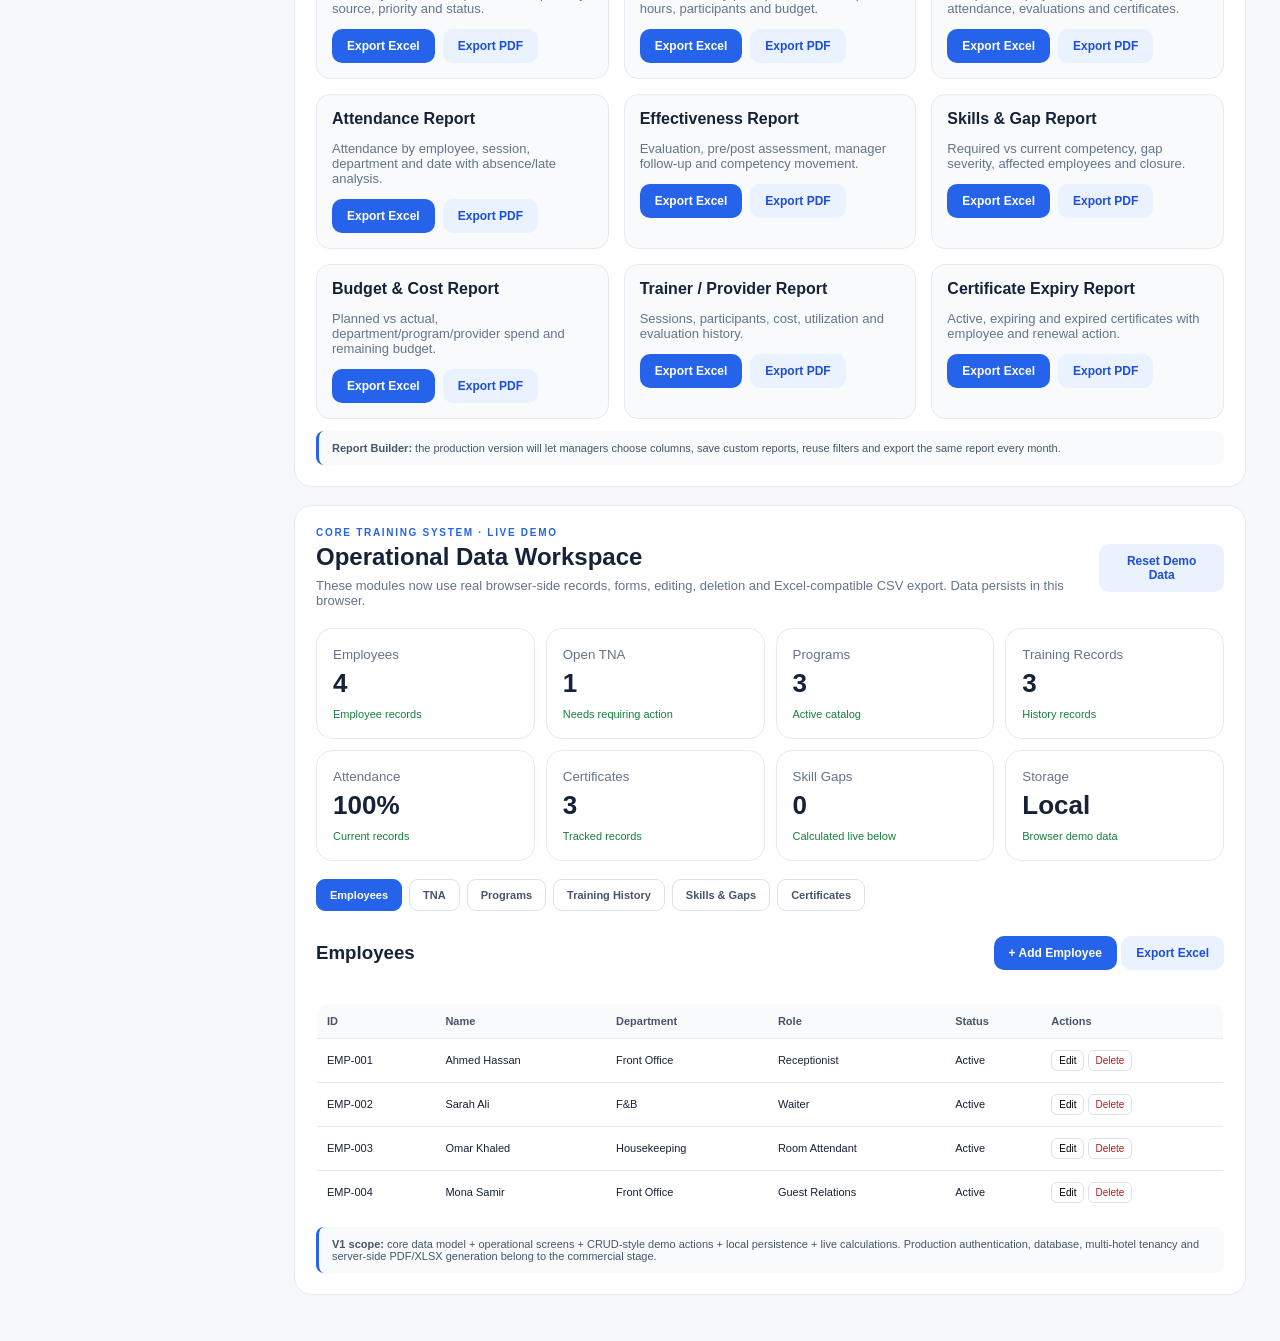
==== commit d0fbf669: "Build Hospitality Academy V1 core training system demo" ====
--- a/demo.html
+++ b/demo.html
@@ -4,7 +4,7 @@
 <style>
 *{box-sizing:border-box}html{scroll-behavior:smooth;scroll-padding-top:20px}body{margin:0;font-family:Inter,Segoe UI,Arial,sans-serif;background:#f6f8fc;color:#152238}a{text-decoration:none;color:inherit}.app{display:flex;min-height:100vh}.side{width:260px;background:#0b1730;color:#dbe7ff;padding:22px 14px;position:fixed;inset:0 auto 0 0;overflow:auto;z-index:5}.brand{font-size:20px;font-weight:900;padding:0 12px 22px}.brand span{color:#60a5fa}.menu a{display:flex;gap:9px;align-items:center;padding:10px 12px;border-radius:10px;color:#b9c7df;font-size:13px;margin:2px 0}.menu a.active,.menu a:hover{background:#16284d;color:#fff}.group{font-size:10px;text-transform:uppercase;letter-spacing:1.5px;color:#7184a5;padding:15px 12px 5px}.side-bottom{margin-top:18px;border-top:1px solid #203454;padding:16px 12px;color:#9fb0cc;font-size:11px}.main{margin-left:260px;width:calc(100% - 260px);padding:28px 34px}.banner{background:#fff7ed;border:1px solid #fed7aa;color:#9a3412;padding:11px 15px;border-radius:12px;margin-bottom:18px;font-size:12px;font-weight:700}.section{scroll-margin-top:20px;margin-bottom:18px}.panel{background:#fff;border:1px solid #e5eaf2;border-radius:18px;padding:21px}.bar{display:flex;justify-content:space-between;align-items:center;margin-bottom:20px;gap:15px}.eyebrow{font-size:10px;letter-spacing:1.7px;font-weight:800;color:#2563eb}.bar h1,h2{margin:5px 0 7px}.bar h1{font-size:28px}.sub,p{color:#64748b;font-size:13px}.btn{display:inline-flex;padding:10px 15px;border-radius:10px;background:#2563eb;color:#fff;font-weight:700;font-size:12px;border:0}.btn.alt{background:#eaf1ff;color:#1d4ed8}.grid4{display:grid;grid-template-columns:repeat(4,1fr);gap:11px}.grid3{display:grid;grid-template-columns:repeat(3,1fr);gap:15px}.stat{background:#fff;border:1px solid #e5eaf2;border-radius:16px;padding:16px}.stat small{color:#64748b}.stat strong{display:block;font-size:26px;margin:5px 0}.stat em{font-style:normal;color:#15803d;font-size:11px}.two{display:grid;grid-template-columns:1.25fr .75fr;gap:16px;margin-top:16px}.track{height:8px;background:#edf1f7;border-radius:20px;overflow:hidden;margin:5px 0 12px}.track i{display:block;height:100%;background:#2563eb}.row{display:flex;justify-content:space-between;align-items:center;padding:11px 0;border-bottom:1px solid #e5eaf2;font-size:12px;gap:10px}.row:last-child{border-bottom:0}.pill{padding:4px 8px;border-radius:8px;background:#ecfdf3;color:#15803d;font-weight:700;font-size:10px;white-space:nowrap}.pill.warn{background:#fff7ed;color:#c2410c}.pill.blue{background:#eff6ff;color:#1d4ed8}.table{display:grid;grid-template-columns:1.25fr 1fr 1fr .8fr .8fr;border:1px solid #e5eaf2;border-radius:13px;overflow:hidden}.table>*{padding:11px 12px;border-bottom:1px solid #e5eaf2;font-size:11px}.table>*:nth-last-child(-n+5){border-bottom:0}.cards{display:grid;grid-template-columns:repeat(3,1fr);gap:14px}.card{border:1px solid #e5eaf2;border-radius:14px;padding:16px;background:#fff}.card b{font-size:13px}.card p{line-height:1.45;margin-bottom:0}.tag{display:inline-block;font-size:9px;font-weight:800;background:#eef2ff;color:#3730a3;border-radius:6px;padding:4px 7px;margin-bottom:9px}.filters{display:flex;flex-wrap:wrap;gap:8px;margin:14px 0}.filters select,.filters input{border:1px solid #dbe2ec;border-radius:9px;padding:9px 10px;background:#fff;font-size:11px;color:#334155}.reportbox{background:#f8fafc;border:1px solid #e5eaf2;border-radius:14px;padding:15px}.report-actions{display:flex;gap:8px;flex-wrap:wrap;margin-top:12px}.loop{display:grid;grid-template-columns:repeat(6,1fr);gap:8px}.loop b{text-align:center;border:1px solid #e5eaf2;border-radius:12px;padding:15px 7px;font-size:11px}.loop small{color:#64748b;font-weight:400;font-size:9px}.note{background:#f8fafc;border-left:3px solid #2563eb;padding:11px 13px;border-radius:8px;font-size:11px;color:#475569;margin-top:12px}
 @media(max-width:1100px){.grid4{grid-template-columns:1fr 1fr}.cards,.grid3,.two{grid-template-columns:1fr}.loop{grid-template-columns:repeat(3,1fr)}}@media(max-width:760px){.app{display:block}.side{position:relative;width:100%;height:auto}.main{margin-left:0;width:100%;padding:18px}.menu{display:grid;grid-template-columns:1fr 1fr}.grid4,.cards,.loop{grid-template-columns:1fr}.table{grid-template-columns:1fr 1fr}.table>*{border-bottom:1px solid #e5eaf2!important}}
-</style></head>
+.tabs{display:flex;gap:7px;flex-wrap:wrap}.tab{border:1px solid #dbe2ec;background:#fff;border-radius:9px;padding:9px 13px;font-size:11px;font-weight:800;color:#475569;cursor:pointer}.tab.active{background:#2563eb;color:#fff;border-color:#2563eb}.data{width:100%;border-collapse:collapse;border:1px solid #e5eaf2;border-radius:12px;overflow:hidden;font-size:11px}.data th,.data td{padding:11px 10px;border-bottom:1px solid #e5eaf2;text-align:left}.data th{background:#f8fafc;color:#475569}.data tr:last-child td{border-bottom:0}.mini{border:1px solid #dbe2ec;background:#fff;border-radius:6px;padding:4px 7px;font-size:10px;cursor:pointer}.mini.danger{color:#b91c1c}.coretab{overflow:auto}@media(max-width:760px){.data{min-width:760px}}</style></head>
 <body><div class="app">
 <aside class="side"><div class="brand">Hospitality <span>Academy</span></div><nav class="menu" id="sideMenu">
 <div class="group">Management</div>
@@ -58,13 +58,139 @@
 
 <section id="reports" class="panel section"><div class="eyebrow">16–17 · REPORTING &amp; DASHBOARDS</div><h2>Reports Center</h2><p>Detailed management reports with filters and export-ready outputs.</p><div class="filters"><select><option>All Departments</option></select><select><option>All Training Types</option></select><select><option>All Programs</option></select><select><option>All Statuses</option></select><input type="date"><input type="date"></div><div class="grid3"><div class="reportbox"><b>TNA Report</b><p>Needs by department, position, competency, source, priority and status.</p><div class="report-actions"><button class="btn">Export Excel</button><button class="btn alt">Export PDF</button></div></div><div class="reportbox"><b>Training Plan Report</b><p>Annual/monthly plan, planned vs completed, hours, participants and budget.</p><div class="report-actions"><button class="btn">Export Excel</button><button class="btn alt">Export PDF</button></div></div><div class="reportbox"><b>Employee Training History</b><p>Complete employee-level history, attendance, evaluations and certificates.</p><div class="report-actions"><button class="btn">Export Excel</button><button class="btn alt">Export PDF</button></div></div><div class="reportbox"><b>Attendance Report</b><p>Attendance by employee, session, department and date with absence/late analysis.</p><div class="report-actions"><button class="btn">Export Excel</button><button class="btn alt">Export PDF</button></div></div><div class="reportbox"><b>Effectiveness Report</b><p>Evaluation, pre/post assessment, manager follow-up and competency movement.</p><div class="report-actions"><button class="btn">Export Excel</button><button class="btn alt">Export PDF</button></div></div><div class="reportbox"><b>Skills &amp; Gap Report</b><p>Required vs current competency, gap severity, affected employees and closure.</p><div class="report-actions"><button class="btn">Export Excel</button><button class="btn alt">Export PDF</button></div></div><div class="reportbox"><b>Budget &amp; Cost Report</b><p>Planned vs actual, department/program/provider spend and remaining budget.</p><div class="report-actions"><button class="btn">Export Excel</button><button class="btn alt">Export PDF</button></div></div><div class="reportbox"><b>Trainer / Provider Report</b><p>Sessions, participants, cost, utilization and evaluation history.</p><div class="report-actions"><button class="btn">Export Excel</button><button class="btn alt">Export PDF</button></div></div><div class="reportbox"><b>Certificate Expiry Report</b><p>Active, expiring and expired certificates with employee and renewal action.</p><div class="report-actions"><button class="btn">Export Excel</button><button class="btn alt">Export PDF</button></div></div></div><div class="note"><b>Report Builder:</b> the production version will let managers choose columns, save custom reports, reuse filters and export the same report every month.</div></section>
 
-</main></div>
+<div id="coreLive" class="panel section" style="margin-bottom:18px">
+<div class="bar"><div><div class="eyebrow">CORE TRAINING SYSTEM · LIVE DEMO</div><h2>Operational Data Workspace</h2><div class="sub">These modules now use real browser-side records, forms, editing, deletion and Excel-compatible CSV export. Data persists in this browser.</div></div><button class="btn alt" onclick="resetDemo()">Reset Demo Data</button></div>
+<div class="grid4">
+<div class="stat"><small>Employees</small><strong id="kEmployees">0</strong><em>Employee records</em></div>
+<div class="stat"><small>Open TNA</small><strong id="kTna">0</strong><em>Needs requiring action</em></div>
+<div class="stat"><small>Programs</small><strong id="kPrograms">0</strong><em>Active catalog</em></div>
+<div class="stat"><small>Training Records</small><strong id="kTraining">0</strong><em>History records</em></div>
+</div>
+<div class="grid4" style="margin-top:11px">
+<div class="stat"><small>Attendance</small><strong id="kAttendance">0%</strong><em>Current records</em></div>
+<div class="stat"><small>Certificates</small><strong id="kCertificates">0</strong><em>Tracked records</em></div>
+<div class="stat"><small>Skill Gaps</small><strong>0</strong><em>Calculated live below</em></div>
+<div class="stat"><small>Storage</small><strong>Local</strong><em>Browser demo data</em></div>
+</div>
+<div class="tabs" style="margin:18px 0 12px">
+<button class="tab active" data-tab="liveEmployees" onclick="showTab('liveEmployees')">Employees</button>
+<button class="tab" data-tab="liveTna" onclick="showTab('liveTna')">TNA</button>
+<button class="tab" data-tab="livePrograms" onclick="showTab('livePrograms')">Programs</button>
+<button class="tab" data-tab="liveHistory" onclick="showTab('liveHistory')">Training History</button>
+<button class="tab" data-tab="liveSkills" onclick="showTab('liveSkills')">Skills & Gaps</button>
+<button class="tab" data-tab="liveCerts" onclick="showTab('liveCerts')">Certificates</button>
+</div>
+<div id="liveEmployees" class="coretab">
+<div class="bar"><h3>Employees</h3><div><button class="btn" onclick="addItem('employee')">+ Add Employee</button> <button class="btn alt" onclick="exportCSV('employees')">Export Excel</button></div></div>
+<table class="data"><thead><tr><th>ID</th><th>Name</th><th>Department</th><th>Role</th><th>Status</th><th>Actions</th></tr></thead><tbody id="employeeTable"></tbody></table></div>
+<div id="liveTna" class="coretab" style="display:none"><div class="bar"><h3>TNA Needs</h3><div><button class="btn" onclick="addItem('tna')">+ Add Need</button> <button class="btn alt" onclick="exportCSV('needs')">Export Excel</button></div></div><table class="data"><thead><tr><th>ID</th><th>Need</th><th>Department</th><th>Source</th><th>Priority</th><th>Status</th><th>Actions</th></tr></thead><tbody id="tnaTable"></tbody></table></div>
+<div id="livePrograms" class="coretab" style="display:none"><div class="bar"><h3>Training Programs</h3><div><button class="btn" onclick="addItem('program')">+ Add Program</button> <button class="btn alt" onclick="exportCSV('programs')">Export Excel</button></div></div><table class="data"><thead><tr><th>ID</th><th>Program</th><th>Type</th><th>Department</th><th>Hours</th><th>Status</th><th>Actions</th></tr></thead><tbody id="programTable"></tbody></table></div>
+<div id="liveHistory" class="coretab" style="display:none"><div class="bar"><h3>Employee Training History</h3><div><button class="btn" onclick="addItem('training')">+ Add Training Record</button> <button class="btn alt" onclick="exportCSV('records')">Export Excel</button></div></div><table class="data"><thead><tr><th>Employee</th><th>Program</th><th>Type</th><th>Date</th><th>Attendance</th><th>Evaluation</th><th>Status</th><th>Actions</th></tr></thead><tbody id="historyTable"></tbody></table></div>
+<div id="liveSkills" class="coretab" style="display:none"><div class="bar"><h3>Skills & Competencies / Gap</h3></div><table class="data"><thead><tr><th>Skill</th><th>Department</th><th>Required</th><th>Current</th><th>Gap</th><th>Actions</th></tr></thead><tbody id="skillsTable"></tbody></table><div class="cards" id="gapCards" style="margin-top:14px"></div></div>
+<div id="liveCerts" class="coretab" style="display:none"><div class="bar"><h3>Certificates & Expiry</h3></div><table class="data"><thead><tr><th>Employee</th><th>Program</th><th>Issue</th><th>Expiry</th><th>Status</th><th>Actions</th></tr></thead><tbody id="certTable"></tbody></table></div>
+<div class="note"><b>V1 scope:</b> core data model + operational screens + CRUD-style demo actions + local persistence + live calculations. Production authentication, database, multi-hotel tenancy and server-side PDF/XLSX generation belong to the commercial stage.</div>
+</div></main></div>
 <script>
+const seed={
+employees:[
+{id:"EMP-001",name:"Ahmed Hassan",dept:"Front Office",role:"Receptionist",status:"Active"},
+{id:"EMP-002",name:"Sarah Ali",dept:"F&B",role:"Waiter",status:"Active"},
+{id:"EMP-003",name:"Omar Khaled",dept:"Housekeeping",role:"Room Attendant",status:"Active"},
+{id:"EMP-004",name:"Mona Samir",dept:"Front Office",role:"Guest Relations",status:"Active"}
+],
+needs:[
+{id:"TNA-001",need:"Complaint Handling",dept:"Front Office",source:"Skill Gap",priority:"Critical",status:"Open"},
+{id:"TNA-002",need:"Food Safety Refresh",dept:"F&B",source:"Compliance",priority:"High",status:"Approved"},
+{id:"TNA-003",need:"Leadership Basics",dept:"Management",source:"Performance",priority:"Medium",status:"Planned"}
+],
+programs:[
+{id:"PRG-001",name:"Food Safety Essentials",type:"Mandatory",dept:"F&B",hours:4,status:"Active"},
+{id:"PRG-002",name:"Guest Complaint Recovery",type:"Development",dept:"Front Office",hours:6,status:"Active"},
+{id:"PRG-003",name:"Room Standards Mastery",type:"OJT",dept:"Housekeeping",hours:8,status:"Active"}
+],
+records:[
+{id:"TR-001",emp:"EMP-001",program:"Guest Complaint Recovery",type:"Off-Job",date:"2026-09-08",attendance:"Present",evaluation:4.6,status:"Completed"},
+{id:"TR-002",emp:"EMP-002",program:"Food Safety Essentials",type:"Off-Job",date:"2026-09-10",attendance:"Present",evaluation:4.4,status:"Completed"},
+{id:"TR-003",emp:"EMP-003",program:"Room Standards Mastery",type:"OJT",date:"2026-09-12",attendance:"Present",evaluation:4.7,status:"In Progress"}
+],
+skills:[
+{skill:"Guest Communication",required:4,current:3.6,dept:"Front Office"},
+{skill:"Complaint Handling",required:4,current:2.7,dept:"Front Office"},
+{skill:"Food Safety",required:4,current:3.1,dept:"F&B"},
+{skill:"Upselling",required:3,current:2.2,dept:"Front Office"}
+],
+certificates:[
+{id:"CERT-001",emp:"EMP-001",program:"Guest Complaint Recovery",issue:"2026-03-10",expiry:"2027-03-10",status:"Active"},
+{id:"CERT-002",emp:"EMP-002",program:"Food Safety Essentials",issue:"2026-02-01",expiry:"2027-02-01",status:"Active"},
+{id:"CERT-003",emp:"EMP-003",program:"Room Standards Mastery",issue:"2025-10-01",expiry:"2026-10-01",status:"Expiring"}
+]
+};
+let db=JSON.parse(localStorage.getItem("ha_core_v1")||"null")||seed;
+function save(){localStorage.setItem("ha_core_v1",JSON.stringify(db));renderAll()}
+function esc(v){return String(v??"").replace(/[&<>"']/g,m=>({"&":"&amp;","<":"&lt;",">":"&gt;","\"":"&quot;","'":"&#39;"}[m]))}
+function empName(id){return db.employees.find(x=>x.id===id)?.name||id}
+function tableRows(arr,cols,actions=true){
+return arr.map(x=>"<tr>"+cols.map(c=>"<td>"+esc(typeof c==="function"?c(x):x[c])+"</td>").join("")+(actions?'<td><button class="mini" onclick="editItem(\''+esc(x.id||x.name||"")+'\')">Edit</button> <button class="mini danger" onclick="deleteItem(\''+esc(x.id||x.name||"")+'\')">Delete</button></td>':"")+"</tr>").join("")
+}
+function renderAll(){
+document.getElementById("kEmployees").textContent=db.employees.length;
+document.getElementById("kTna").textContent=db.needs.filter(x=>x.status==="Open").length;
+document.getElementById("kPrograms").textContent=db.programs.length;
+document.getElementById("kTraining").textContent=db.records.length;
+document.getElementById("kAttendance").textContent=Math.round(db.records.filter(x=>x.attendance==="Present").length/Math.max(1,db.records.length)*100)+"%";
+document.getElementById("kCertificates").textContent=db.certificates.length;
+document.getElementById("employeeTable").innerHTML=tableRows(db.employees,["id","name","dept","role","status"]);
+document.getElementById("tnaTable").innerHTML=tableRows(db.needs,["id","need","dept","source","priority","status"]);
+document.getElementById("programTable").innerHTML=tableRows(db.programs,["id","name","type","dept","hours","status"]);
+document.getElementById("historyTable").innerHTML=tableRows(db.records,[x=>empName(x.emp),"program","type","date","attendance","evaluation","status"]);
+document.getElementById("skillsTable").innerHTML=tableRows(db.skills,["skill","dept","required","current",x=>(x.required-x.current).toFixed(1)]);
+document.getElementById("certTable").innerHTML=tableRows(db.certificates,[x=>empName(x.emp),"program","issue","expiry","status"]);
+const gap=db.skills.filter(x=>x.required>x.current).sort((a,b)=>(b.required-b.current)-(a.required-a.current));
+document.getElementById("gapCards").innerHTML=gap.map(x=>'<div class="card"><span class="tag">GAP '+(x.required-x.current).toFixed(1)+'</span><b>'+esc(x.skill)+'</b><p>'+esc(x.dept)+' · Required '+x.required+' · Current '+x.current+'</p></div>').join("");
+}
+function addItem(type){
+const forms={
+employee:["New Employee","name,dept,role"],
+tna:["New TNA Need","need,dept,source,priority"],
+program:["New Training Program","name,type,dept,hours"],
+training:["New Training Record","emp,program,type,date,attendance,evaluation"]
+};
+const f=forms[type]; if(!f)return;
+const vals=f[1].split(",").map(k=>[k,prompt(k.replace(/^./,m=>m.toUpperCase())+":")]);
+if(vals.some(x=>x[1]===null))return;
+const o={id:(type==="employee"?"EMP-":type==="tna"?"TNA-":type==="program"?"PRG-":"TR-")+Date.now().toString().slice(-6)};
+vals.forEach(([k,v])=>o[k]=v);
+if(type==="employee")o.status="Active";
+if(type==="tna")o.status="Open";
+if(type==="program"){o.hours=Number(o.hours)||0;o.status="Active"}
+if(type==="training"){o.evaluation=Number(o.evaluation)||0;o.status="Completed"}
+db[type==="employee"?"employees":type==="tna"?"needs":type==="program"?"programs":"records"].push(o);save();
+}
+function deleteItem(id){
+if(!confirm("Delete this record?"))return;
+for(const k of ["employees","needs","programs","records","certificates"]){const i=db[k].findIndex(x=>(x.id||x.name)===id);if(i>=0){db[k].splice(i,1);save();return}}
+}
+function editItem(id){
+for(const k of ["employees","needs","programs","records","certificates"]){
+const x=db[k].find(v=>(v.id||v.name)===id); if(!x)continue;
+const key=Object.keys(x).find(v=>!["id"].includes(v));
+const v=prompt("Edit "+key+":",x[key]); if(v!==null){x[key]=v;save()} return;
+}}
+function exportCSV(kind){
+const maps={employees:["id","name","dept","role","status"],needs:["id","need","dept","source","priority","status"],programs:["id","name","type","dept","hours","status"],records:["employee","program","type","date","attendance","evaluation","status"]};
+let rows=db[kind]||db.records;let headers=maps[kind]||maps.records;
+if(kind==="records")rows=rows.map(x=>({employee:empName(x.emp),program:x.program,type:x.type,date:x.date,attendance:x.attendance,evaluation:x.evaluation,status:x.status}));
+const csv=[headers.join(","),...rows.map(x=>headers.map(h=>'"'+String(x[h]??"").replace(/"/g,'""')+'"').join(","))].join("\n");
+const a=document.createElement("a");a.href=URL.createObjectURL(new Blob(["\\ufeff"+csv],{type:"text/csv;charset=utf-8"}));a.download="hospitality-academy-"+kind+".csv";a.click();
+}
+function resetDemo(){if(confirm("Reset all demo data?")){localStorage.removeItem("ha_core_v1");location.reload()}}
+function showTab(id){document.querySelectorAll(".coretab").forEach(x=>x.style.display="none");document.getElementById(id).style.display="block";document.querySelectorAll(".tab").forEach(x=>x.classList.toggle("active",x.dataset.tab===id))}
 const links=[...document.querySelectorAll('#sideMenu a')];
 const sections=links.map(a=>document.querySelector(a.getAttribute('href'))).filter(Boolean);
 function setActive(id){links.forEach(a=>a.classList.toggle('active',a.getAttribute('href')==='#'+id))}
 function goTo(id){const t=document.getElementById(id);if(!t)return;t.scrollIntoView({behavior:'smooth',block:'start'});setActive(id);history.replaceState(null,'','#'+id)}
 links.forEach(a=>a.addEventListener('click',e=>{const h=a.getAttribute('href');if(h&&h.startsWith('#')){e.preventDefault();goTo(h.slice(1))}}));
 function active(){const y=scrollY+180;let cur=sections[0];sections.forEach(s=>{if(s.offsetTop<=y)cur=s});if(cur)setActive(cur.id)}
-addEventListener('scroll',active,{passive:true});const initial=location.hash.slice(1);if(initial&&document.getElementById(initial))setTimeout(()=>goTo(initial),50);active();
+addEventListener('scroll',active,{passive:true});
+renderAll();active();
 </script></body></html>
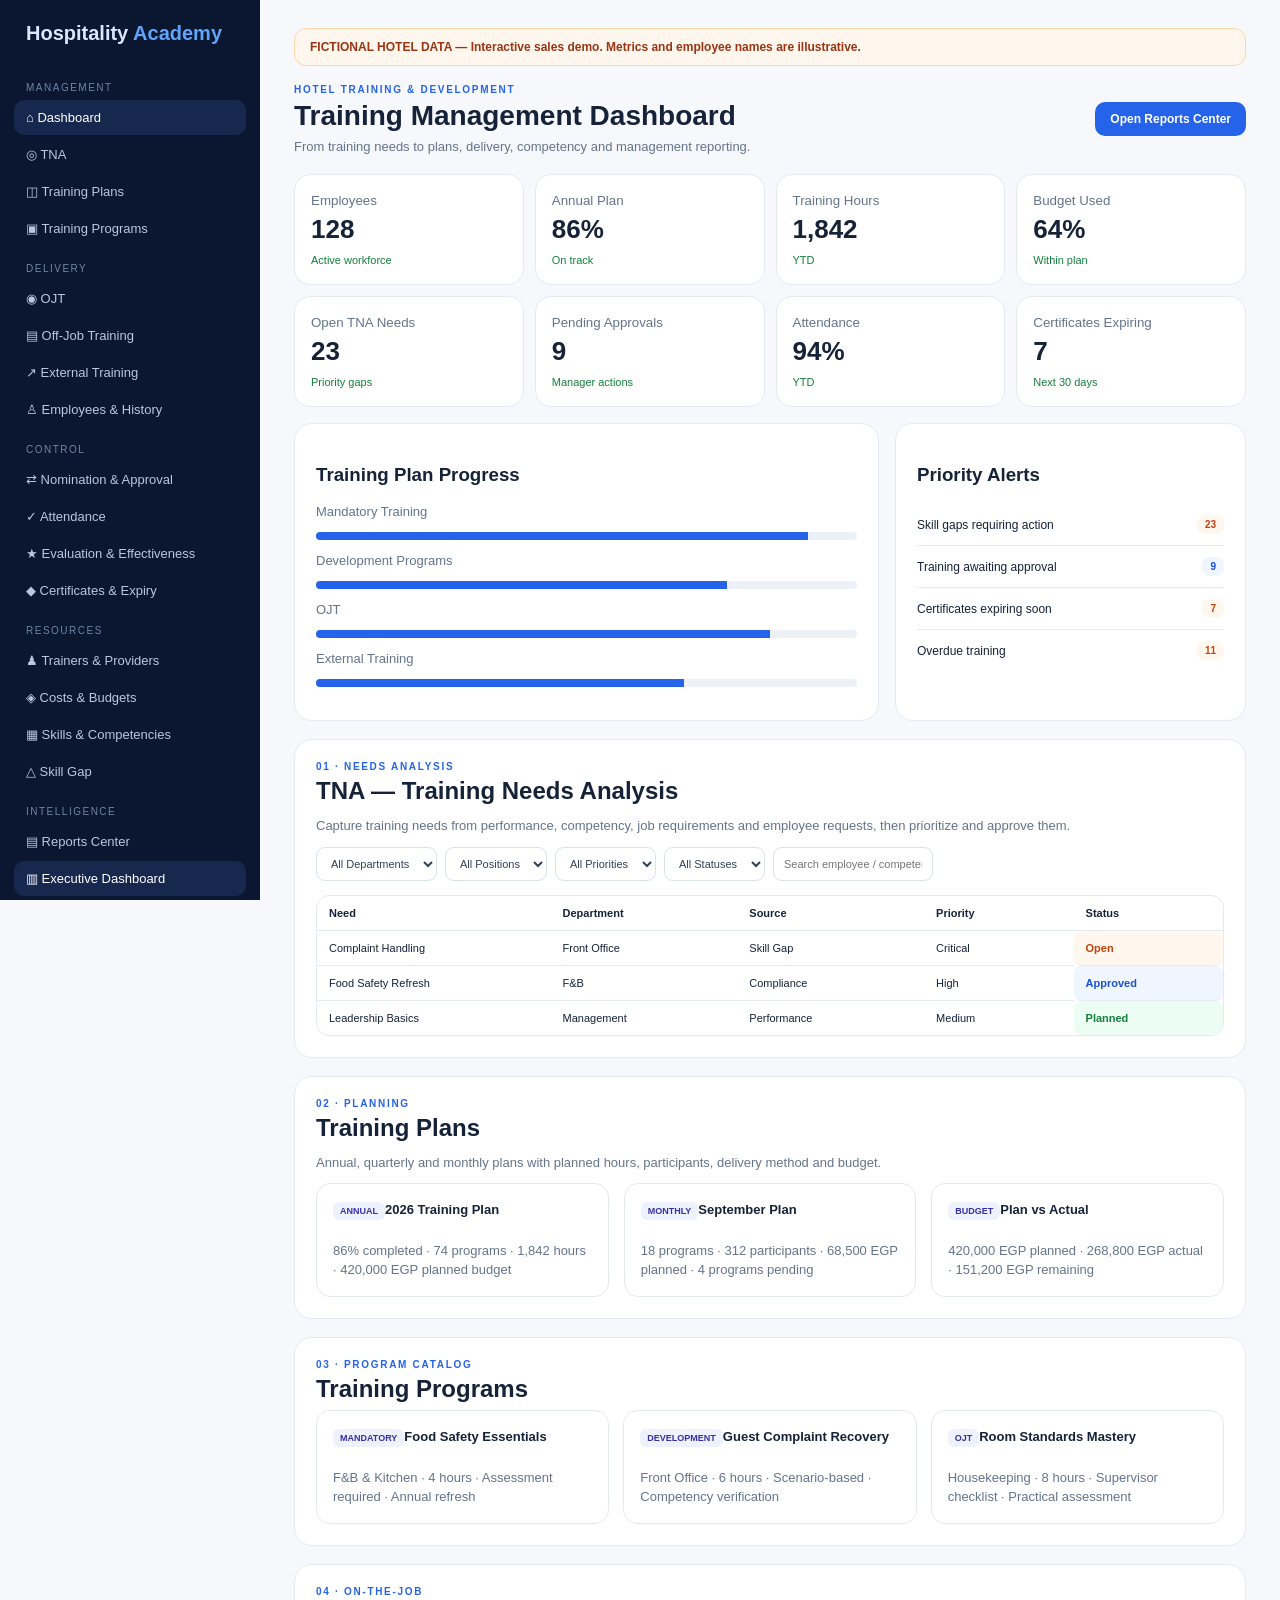
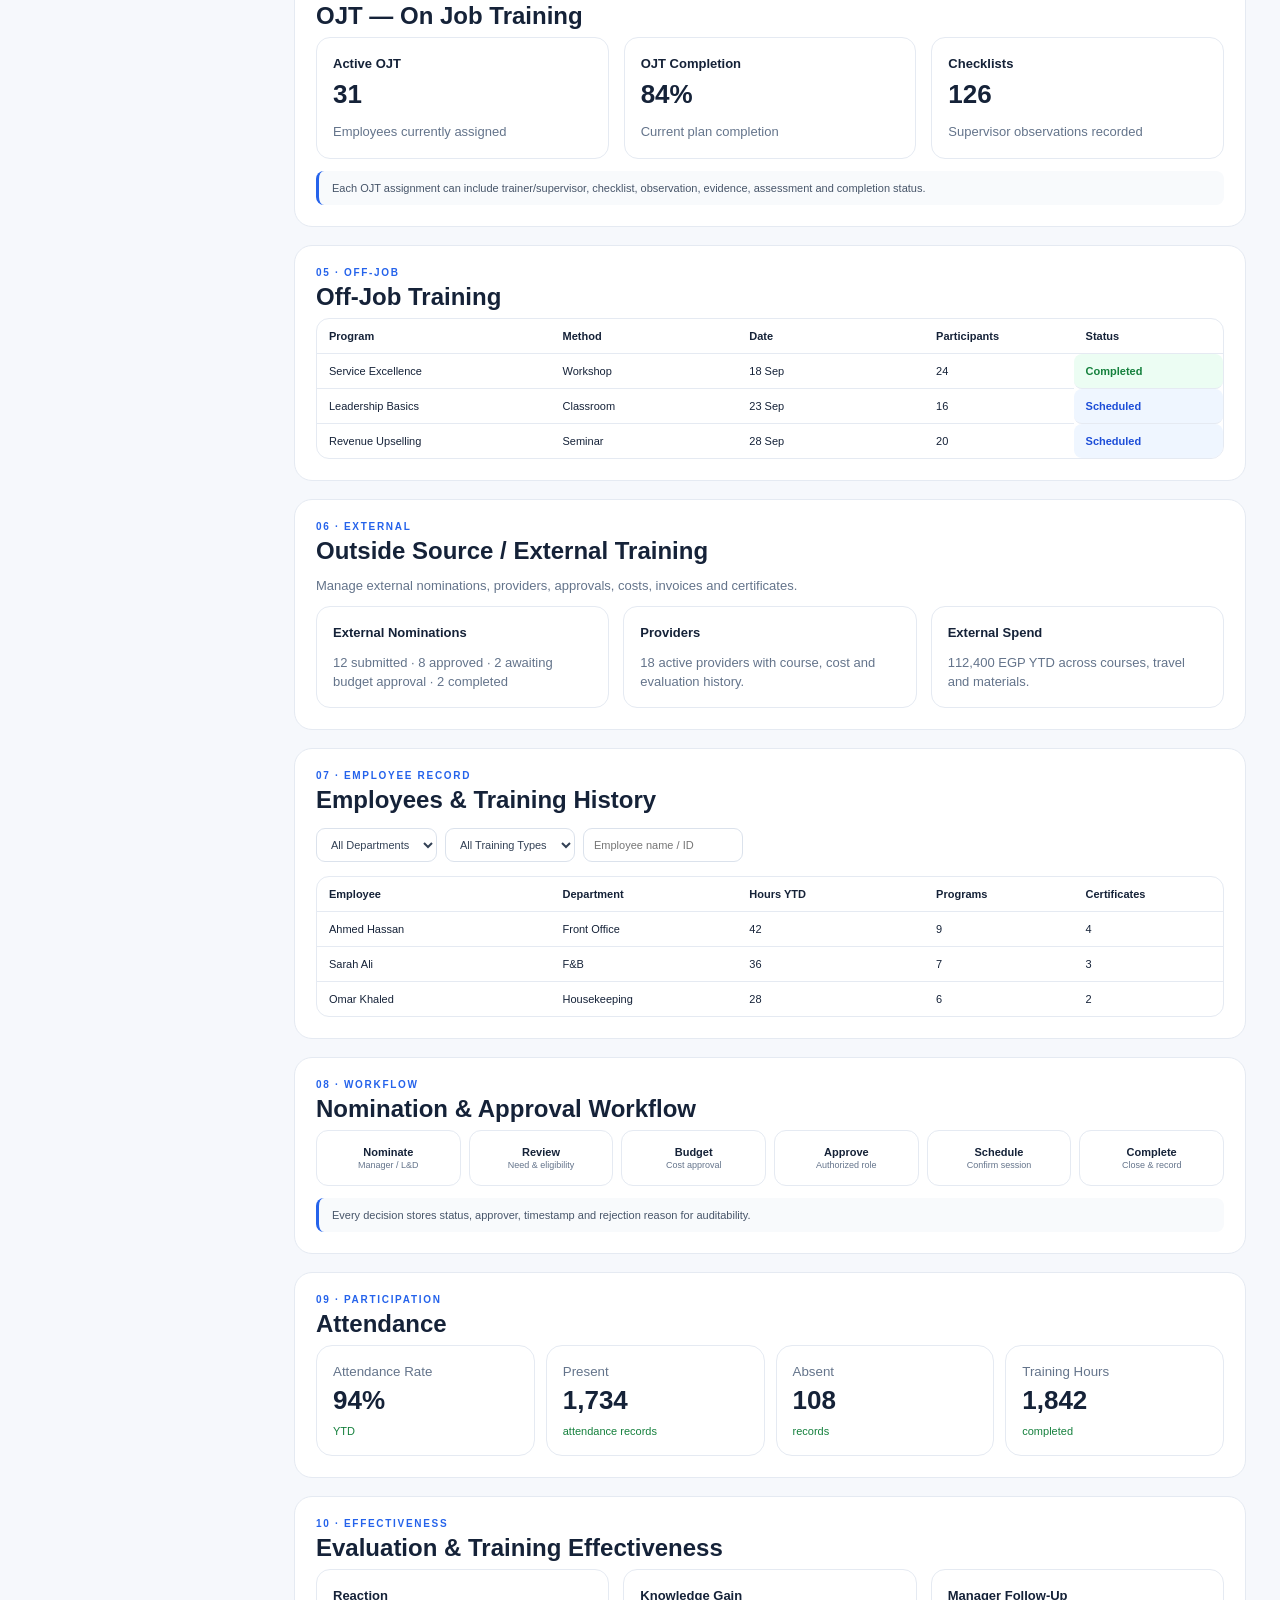
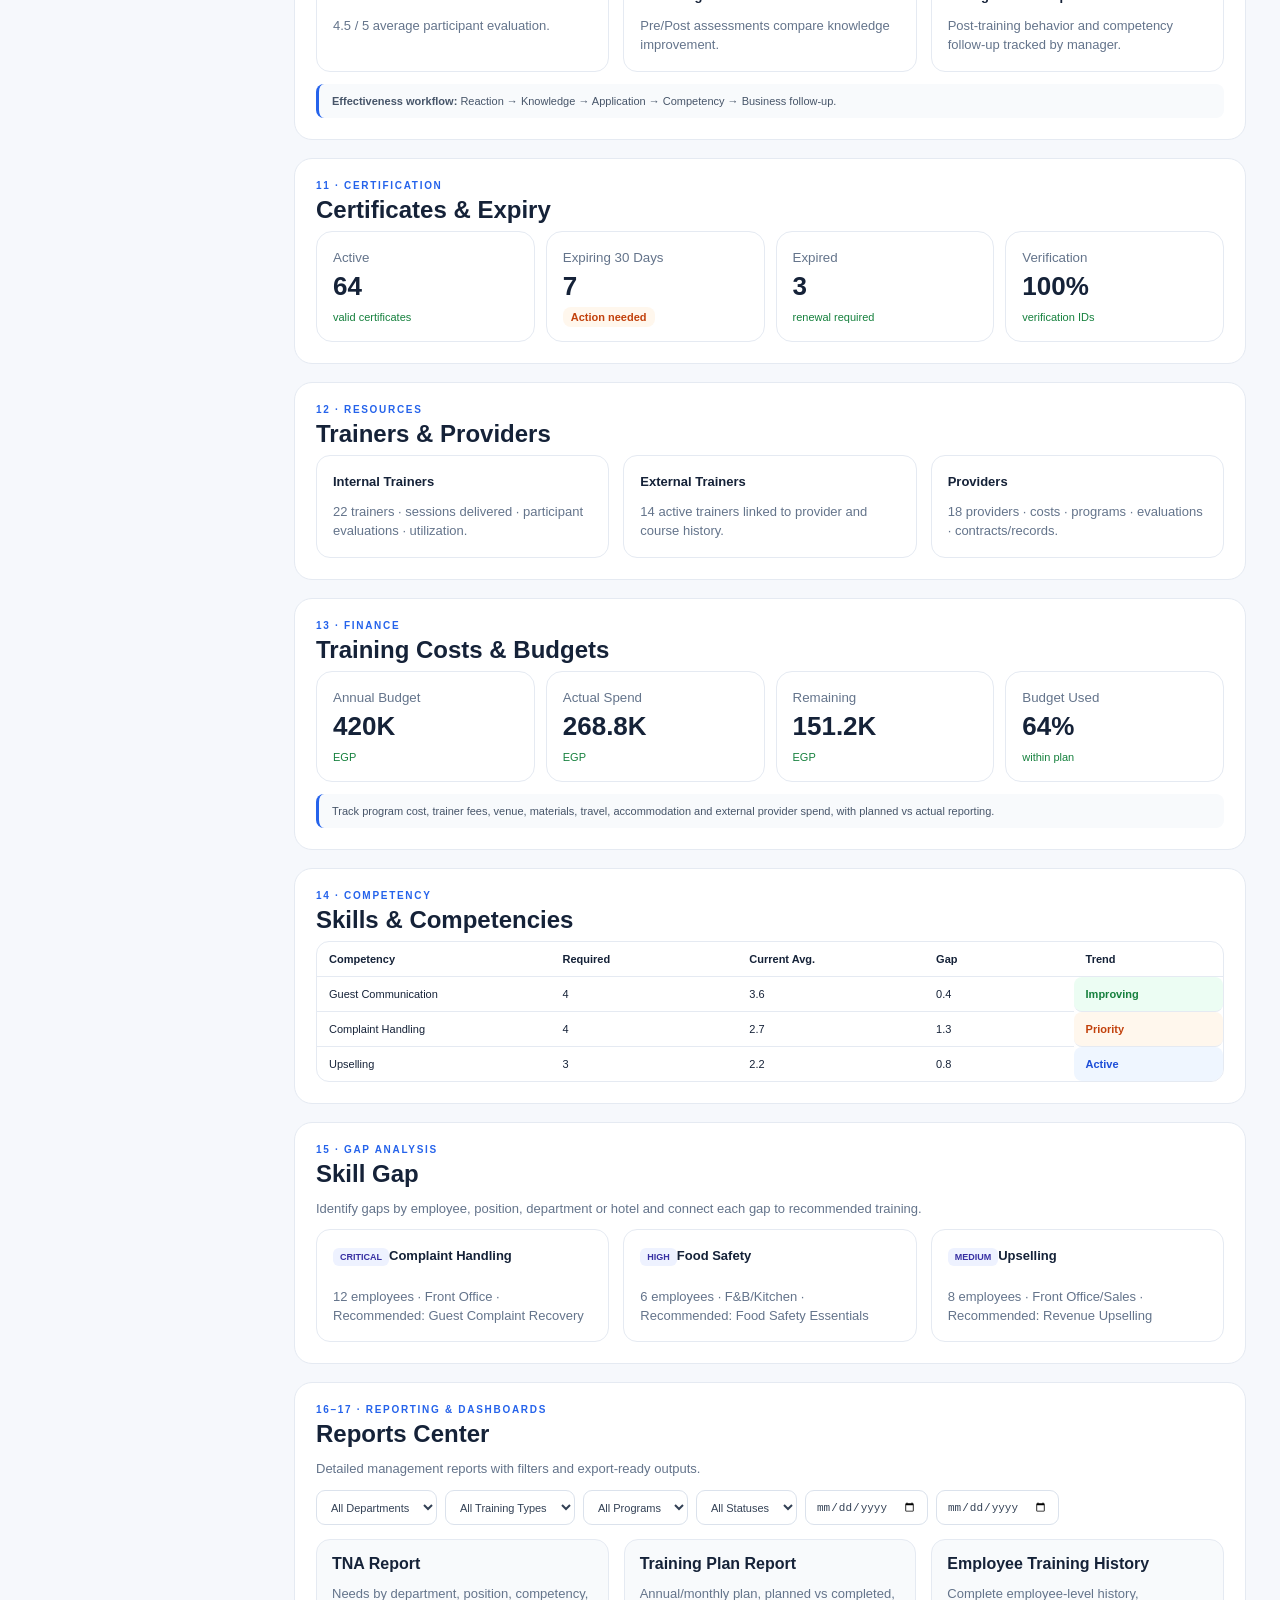
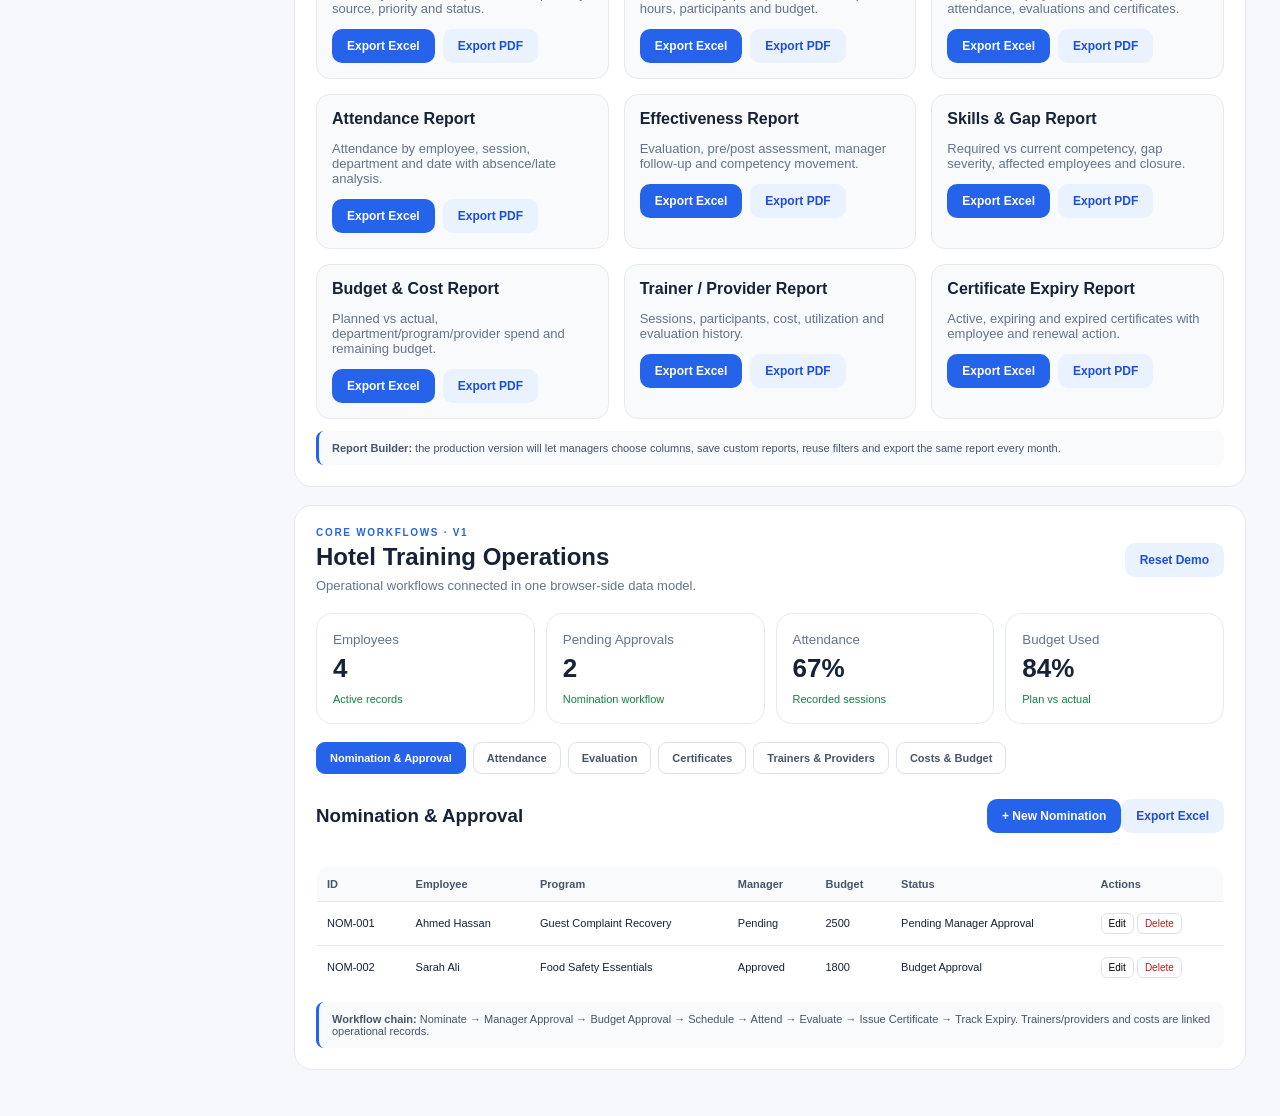
==== commit b648fafa: "Complete core training workflows for V1" ====
--- a/demo.html
+++ b/demo.html
@@ -59,138 +59,92 @@
 <section id="reports" class="panel section"><div class="eyebrow">16–17 · REPORTING &amp; DASHBOARDS</div><h2>Reports Center</h2><p>Detailed management reports with filters and export-ready outputs.</p><div class="filters"><select><option>All Departments</option></select><select><option>All Training Types</option></select><select><option>All Programs</option></select><select><option>All Statuses</option></select><input type="date"><input type="date"></div><div class="grid3"><div class="reportbox"><b>TNA Report</b><p>Needs by department, position, competency, source, priority and status.</p><div class="report-actions"><button class="btn">Export Excel</button><button class="btn alt">Export PDF</button></div></div><div class="reportbox"><b>Training Plan Report</b><p>Annual/monthly plan, planned vs completed, hours, participants and budget.</p><div class="report-actions"><button class="btn">Export Excel</button><button class="btn alt">Export PDF</button></div></div><div class="reportbox"><b>Employee Training History</b><p>Complete employee-level history, attendance, evaluations and certificates.</p><div class="report-actions"><button class="btn">Export Excel</button><button class="btn alt">Export PDF</button></div></div><div class="reportbox"><b>Attendance Report</b><p>Attendance by employee, session, department and date with absence/late analysis.</p><div class="report-actions"><button class="btn">Export Excel</button><button class="btn alt">Export PDF</button></div></div><div class="reportbox"><b>Effectiveness Report</b><p>Evaluation, pre/post assessment, manager follow-up and competency movement.</p><div class="report-actions"><button class="btn">Export Excel</button><button class="btn alt">Export PDF</button></div></div><div class="reportbox"><b>Skills &amp; Gap Report</b><p>Required vs current competency, gap severity, affected employees and closure.</p><div class="report-actions"><button class="btn">Export Excel</button><button class="btn alt">Export PDF</button></div></div><div class="reportbox"><b>Budget &amp; Cost Report</b><p>Planned vs actual, department/program/provider spend and remaining budget.</p><div class="report-actions"><button class="btn">Export Excel</button><button class="btn alt">Export PDF</button></div></div><div class="reportbox"><b>Trainer / Provider Report</b><p>Sessions, participants, cost, utilization and evaluation history.</p><div class="report-actions"><button class="btn">Export Excel</button><button class="btn alt">Export PDF</button></div></div><div class="reportbox"><b>Certificate Expiry Report</b><p>Active, expiring and expired certificates with employee and renewal action.</p><div class="report-actions"><button class="btn">Export Excel</button><button class="btn alt">Export PDF</button></div></div></div><div class="note"><b>Report Builder:</b> the production version will let managers choose columns, save custom reports, reuse filters and export the same report every month.</div></section>
 
 <div id="coreLive" class="panel section" style="margin-bottom:18px">
-<div class="bar"><div><div class="eyebrow">CORE TRAINING SYSTEM · LIVE DEMO</div><h2>Operational Data Workspace</h2><div class="sub">These modules now use real browser-side records, forms, editing, deletion and Excel-compatible CSV export. Data persists in this browser.</div></div><button class="btn alt" onclick="resetDemo()">Reset Demo Data</button></div>
+<div class="bar"><div><div class="eyebrow">CORE WORKFLOWS · V1</div><h2>Hotel Training Operations</h2><div class="sub">Operational workflows connected in one browser-side data model.</div></div><button class="btn alt" onclick="resetDemo()">Reset Demo</button></div>
 <div class="grid4">
-<div class="stat"><small>Employees</small><strong id="kEmployees">0</strong><em>Employee records</em></div>
-<div class="stat"><small>Open TNA</small><strong id="kTna">0</strong><em>Needs requiring action</em></div>
-<div class="stat"><small>Programs</small><strong id="kPrograms">0</strong><em>Active catalog</em></div>
-<div class="stat"><small>Training Records</small><strong id="kTraining">0</strong><em>History records</em></div>
-</div>
-<div class="grid4" style="margin-top:11px">
-<div class="stat"><small>Attendance</small><strong id="kAttendance">0%</strong><em>Current records</em></div>
-<div class="stat"><small>Certificates</small><strong id="kCertificates">0</strong><em>Tracked records</em></div>
-<div class="stat"><small>Skill Gaps</small><strong>0</strong><em>Calculated live below</em></div>
-<div class="stat"><small>Storage</small><strong>Local</strong><em>Browser demo data</em></div>
+<div class="stat"><small>Employees</small><strong id="kEmployees">0</strong><em>Active records</em></div>
+<div class="stat"><small>Pending Approvals</small><strong id="kPending">0</strong><em>Nomination workflow</em></div>
+<div class="stat"><small>Attendance</small><strong id="kAttendance">0%</strong><em>Recorded sessions</em></div>
+<div class="stat"><small>Budget Used</small><strong id="kBudget">0%</strong><em>Plan vs actual</em></div>
 </div>
 <div class="tabs" style="margin:18px 0 12px">
-<button class="tab active" data-tab="liveEmployees" onclick="showTab('liveEmployees')">Employees</button>
-<button class="tab" data-tab="liveTna" onclick="showTab('liveTna')">TNA</button>
-<button class="tab" data-tab="livePrograms" onclick="showTab('livePrograms')">Programs</button>
-<button class="tab" data-tab="liveHistory" onclick="showTab('liveHistory')">Training History</button>
-<button class="tab" data-tab="liveSkills" onclick="showTab('liveSkills')">Skills & Gaps</button>
-<button class="tab" data-tab="liveCerts" onclick="showTab('liveCerts')">Certificates</button>
+<button class="tab active" data-tab="nominations" onclick="showTab('nominations')">Nomination & Approval</button><button class="tab " data-tab="attendanceLive" onclick="showTab('attendanceLive')">Attendance</button><button class="tab " data-tab="evaluationLive" onclick="showTab('evaluationLive')">Evaluation</button><button class="tab " data-tab="certLive" onclick="showTab('certLive')">Certificates</button><button class="tab " data-tab="resourcesLive" onclick="showTab('resourcesLive')">Trainers & Providers</button><button class="tab " data-tab="costLive" onclick="showTab('costLive')">Costs & Budget</button>
 </div>
-<div id="liveEmployees" class="coretab">
-<div class="bar"><h3>Employees</h3><div><button class="btn" onclick="addItem('employee')">+ Add Employee</button> <button class="btn alt" onclick="exportCSV('employees')">Export Excel</button></div></div>
-<table class="data"><thead><tr><th>ID</th><th>Name</th><th>Department</th><th>Role</th><th>Status</th><th>Actions</th></tr></thead><tbody id="employeeTable"></tbody></table></div>
-<div id="liveTna" class="coretab" style="display:none"><div class="bar"><h3>TNA Needs</h3><div><button class="btn" onclick="addItem('tna')">+ Add Need</button> <button class="btn alt" onclick="exportCSV('needs')">Export Excel</button></div></div><table class="data"><thead><tr><th>ID</th><th>Need</th><th>Department</th><th>Source</th><th>Priority</th><th>Status</th><th>Actions</th></tr></thead><tbody id="tnaTable"></tbody></table></div>
-<div id="livePrograms" class="coretab" style="display:none"><div class="bar"><h3>Training Programs</h3><div><button class="btn" onclick="addItem('program')">+ Add Program</button> <button class="btn alt" onclick="exportCSV('programs')">Export Excel</button></div></div><table class="data"><thead><tr><th>ID</th><th>Program</th><th>Type</th><th>Department</th><th>Hours</th><th>Status</th><th>Actions</th></tr></thead><tbody id="programTable"></tbody></table></div>
-<div id="liveHistory" class="coretab" style="display:none"><div class="bar"><h3>Employee Training History</h3><div><button class="btn" onclick="addItem('training')">+ Add Training Record</button> <button class="btn alt" onclick="exportCSV('records')">Export Excel</button></div></div><table class="data"><thead><tr><th>Employee</th><th>Program</th><th>Type</th><th>Date</th><th>Attendance</th><th>Evaluation</th><th>Status</th><th>Actions</th></tr></thead><tbody id="historyTable"></tbody></table></div>
-<div id="liveSkills" class="coretab" style="display:none"><div class="bar"><h3>Skills & Competencies / Gap</h3></div><table class="data"><thead><tr><th>Skill</th><th>Department</th><th>Required</th><th>Current</th><th>Gap</th><th>Actions</th></tr></thead><tbody id="skillsTable"></tbody></table><div class="cards" id="gapCards" style="margin-top:14px"></div></div>
-<div id="liveCerts" class="coretab" style="display:none"><div class="bar"><h3>Certificates & Expiry</h3></div><table class="data"><thead><tr><th>Employee</th><th>Program</th><th>Issue</th><th>Expiry</th><th>Status</th><th>Actions</th></tr></thead><tbody id="certTable"></tbody></table></div>
-<div class="note"><b>V1 scope:</b> core data model + operational screens + CRUD-style demo actions + local persistence + live calculations. Production authentication, database, multi-hotel tenancy and server-side PDF/XLSX generation belong to the commercial stage.</div>
+<div id="nominations" class="coretab">
+<div class="bar"><h3>Nomination & Approval</h3><div><button class="btn" onclick="addNomination()">+ New Nomination</button><button class="btn alt" onclick="exportCSV('nominations')">Export Excel</button></div></div>
+<table class="data"><thead><tr><th>ID</th><th>Employee</th><th>Program</th><th>Manager</th><th>Budget</th><th>Status</th><th>Actions</th></tr></thead><tbody id="nomTable"></tbody></table>
+</div>
+<div id="attendanceLive" class="coretab" style="display:none">
+<div class="bar"><h3>Attendance</h3><div><button class="btn" onclick="addAttendance()">+ Record Attendance</button><button class="btn alt" onclick="exportCSV('attendance')">Export Excel</button></div></div>
+<table class="data"><thead><tr><th>Employee</th><th>Program</th><th>Date</th><th>Status</th><th>Hours</th><th>Actions</th></tr></thead><tbody id="attTable"></tbody></table>
+</div>
+<div id="evaluationLive" class="coretab" style="display:none">
+<div class="bar"><h3>Evaluation & Effectiveness</h3><div><button class="btn" onclick="addEvaluation()">+ Add Evaluation</button><button class="btn alt" onclick="exportCSV('evaluations')">Export Excel</button></div></div>
+<table class="data"><thead><tr><th>Employee</th><th>Program</th><th>Reaction</th><th>Pre</th><th>Post</th><th>Manager</th><th>Actions</th></tr></thead><tbody id="evalTable"></tbody></table>
+</div>
+<div id="certLive" class="coretab" style="display:none">
+<div class="bar"><h3>Certificates & Expiry</h3><div><button class="btn" onclick="issueCertificate()">+ Issue Certificate</button><button class="btn alt" onclick="exportCSV('certificates')">Export Excel</button></div></div>
+<table class="data"><thead><tr><th>Employee</th><th>Program</th><th>Issue</th><th>Expiry</th><th>Status</th><th>Actions</th></tr></thead><tbody id="certTable2"></tbody></table>
+</div>
+<div id="resourcesLive" class="coretab" style="display:none">
+<div class="bar"><h3>Trainers & Providers</h3><div><button class="btn" onclick="addTrainer()">+ Add Trainer</button><button class="btn alt" onclick="exportCSV('trainers')">Export Excel</button></div></div>
+<table class="data"><thead><tr><th>ID</th><th>Name</th><th>Type</th><th>Provider</th><th>Specialty</th><th>Actions</th></tr></thead><tbody id="trainerTable"></tbody></table>
+</div>
+<div id="costLive" class="coretab" style="display:none">
+<div class="bar"><h3>Costs & Budget</h3><div><button class="btn" onclick="addCost()">+ Add Cost</button><button class="btn alt" onclick="exportCSV('costs')">Export Excel</button></div></div>
+<div class="grid3"><div class="stat"><small>Annual Budget</small><strong id="budgetPlan">0</strong><em>EGP</em></div><div class="stat"><small>Actual</small><strong id="budgetActual">0</strong><em>EGP</em></div><div class="stat"><small>Remaining</small><strong id="budgetRemaining">0</strong><em>EGP</em></div></div>
+<table class="data" style="margin-top:14px"><thead><tr><th>ID</th><th>Item</th><th>Department</th><th>Planned</th><th>Actual</th><th>Actions</th></tr></thead><tbody id="costTable"></tbody></table>
+</div>
+<div class="note"><b>Workflow chain:</b> Nominate → Manager Approval → Budget Approval → Schedule → Attend → Evaluate → Issue Certificate → Track Expiry. Trainers/providers and costs are linked operational records.</div>
 </div></main></div>
 <script>
-const seed={
-employees:[
-{id:"EMP-001",name:"Ahmed Hassan",dept:"Front Office",role:"Receptionist",status:"Active"},
-{id:"EMP-002",name:"Sarah Ali",dept:"F&B",role:"Waiter",status:"Active"},
-{id:"EMP-003",name:"Omar Khaled",dept:"Housekeeping",role:"Room Attendant",status:"Active"},
-{id:"EMP-004",name:"Mona Samir",dept:"Front Office",role:"Guest Relations",status:"Active"}
-],
-needs:[
-{id:"TNA-001",need:"Complaint Handling",dept:"Front Office",source:"Skill Gap",priority:"Critical",status:"Open"},
-{id:"TNA-002",need:"Food Safety Refresh",dept:"F&B",source:"Compliance",priority:"High",status:"Approved"},
-{id:"TNA-003",need:"Leadership Basics",dept:"Management",source:"Performance",priority:"Medium",status:"Planned"}
-],
-programs:[
-{id:"PRG-001",name:"Food Safety Essentials",type:"Mandatory",dept:"F&B",hours:4,status:"Active"},
-{id:"PRG-002",name:"Guest Complaint Recovery",type:"Development",dept:"Front Office",hours:6,status:"Active"},
-{id:"PRG-003",name:"Room Standards Mastery",type:"OJT",dept:"Housekeeping",hours:8,status:"Active"}
-],
-records:[
-{id:"TR-001",emp:"EMP-001",program:"Guest Complaint Recovery",type:"Off-Job",date:"2026-09-08",attendance:"Present",evaluation:4.6,status:"Completed"},
-{id:"TR-002",emp:"EMP-002",program:"Food Safety Essentials",type:"Off-Job",date:"2026-09-10",attendance:"Present",evaluation:4.4,status:"Completed"},
-{id:"TR-003",emp:"EMP-003",program:"Room Standards Mastery",type:"OJT",date:"2026-09-12",attendance:"Present",evaluation:4.7,status:"In Progress"}
-],
-skills:[
-{skill:"Guest Communication",required:4,current:3.6,dept:"Front Office"},
-{skill:"Complaint Handling",required:4,current:2.7,dept:"Front Office"},
-{skill:"Food Safety",required:4,current:3.1,dept:"F&B"},
-{skill:"Upselling",required:3,current:2.2,dept:"Front Office"}
-],
-certificates:[
-{id:"CERT-001",emp:"EMP-001",program:"Guest Complaint Recovery",issue:"2026-03-10",expiry:"2027-03-10",status:"Active"},
-{id:"CERT-002",emp:"EMP-002",program:"Food Safety Essentials",issue:"2026-02-01",expiry:"2027-02-01",status:"Active"},
-{id:"CERT-003",emp:"EMP-003",program:"Room Standards Mastery",issue:"2025-10-01",expiry:"2026-10-01",status:"Expiring"}
-]
-};
-let db=JSON.parse(localStorage.getItem("ha_core_v1")||"null")||seed;
-function save(){localStorage.setItem("ha_core_v1",JSON.stringify(db));renderAll()}
+const seed={employees:[
+{id:"EMP-001",name:"Ahmed Hassan",dept:"Front Office",role:"Receptionist",status:"Active"},{id:"EMP-002",name:"Sarah Ali",dept:"F&B",role:"Waiter",status:"Active"},{id:"EMP-003",name:"Omar Khaled",dept:"Housekeeping",role:"Room Attendant",status:"Active"},{id:"EMP-004",name:"Mona Samir",dept:"Front Office",role:"Guest Relations",status:"Active"}],
+needs:[{id:"TNA-001",need:"Complaint Handling",dept:"Front Office",source:"Skill Gap",priority:"Critical",status:"Open"},{id:"TNA-002",need:"Food Safety Refresh",dept:"F&B",source:"Compliance",priority:"High",status:"Approved"}],
+programs:[{id:"PRG-001",name:"Food Safety Essentials",type:"Mandatory",dept:"F&B",hours:4,status:"Active"},{id:"PRG-002",name:"Guest Complaint Recovery",type:"Development",dept:"Front Office",hours:6,status:"Active"},{id:"PRG-003",name:"Room Standards Mastery",type:"OJT",dept:"Housekeeping",hours:8,status:"Active"}],
+nominations:[{id:"NOM-001",emp:"EMP-001",program:"Guest Complaint Recovery",manager:"Pending",budget:2500,status:"Pending Manager Approval"},{id:"NOM-002",emp:"EMP-002",program:"Food Safety Essentials",manager:"Approved",budget:1800,status:"Budget Approval"}],
+attendance:[{id:"ATT-001",emp:"EMP-001",program:"Guest Complaint Recovery",date:"2026-09-08",status:"Present",hours:6},{id:"ATT-002",emp:"EMP-002",program:"Food Safety Essentials",date:"2026-09-10",status:"Present",hours:4},{id:"ATT-003",emp:"EMP-003",program:"Room Standards Mastery",date:"2026-09-12",status:"Late",hours:7}],
+evaluations:[{id:"EVAL-001",emp:"EMP-001",program:"Guest Complaint Recovery",reaction:4.6,pre:62,post:88,manager:4.2},{id:"EVAL-002",emp:"EMP-002",program:"Food Safety Essentials",reaction:4.4,pre:70,post:94,manager:4.5}],
+certificates:[{id:"CERT-001",emp:"EMP-001",program:"Guest Complaint Recovery",issue:"2026-03-10",expiry:"2027-03-10",status:"Active"},{id:"CERT-002",emp:"EMP-002",program:"Food Safety Essentials",issue:"2026-02-01",expiry:"2027-02-01",status:"Active"},{id:"CERT-003",emp:"EMP-003",program:"Room Standards Mastery",issue:"2025-10-01",expiry:"2026-10-01",status:"Expiring"}],
+trainers:[{id:"TRN-001",name:"Mona Ibrahim",type:"Internal",provider:"Hotel",specialty:"Guest Service"},{id:"TRN-002",name:"SafeServe Academy",type:"External",provider:"SafeServe",specialty:"Food Safety"}],
+costs:[{id:"CST-001",item:"Guest Complaint Recovery",dept:"Front Office",planned:2500,actual:2200},{id:"CST-002",item:"Food Safety Essentials",dept:"F&B",planned:1800,actual:1800},{id:"CST-003",item:"Leadership Workshop",dept:"Management",planned:4200,actual:3100}],
+skills:[{skill:"Guest Communication",required:4,current:3.6,dept:"Front Office"},{skill:"Complaint Handling",required:4,current:2.7,dept:"Front Office"},{skill:"Food Safety",required:4,current:3.1,dept:"F&B"},{skill:"Upselling",required:3,current:2.2,dept:"Front Office"}]};
+let db=JSON.parse(localStorage.getItem("ha_core_v1_workflows")||"null")||seed;
+function save(){localStorage.setItem("ha_core_v1_workflows",JSON.stringify(db));renderAll()}
 function esc(v){return String(v??"").replace(/[&<>"']/g,m=>({"&":"&amp;","<":"&lt;",">":"&gt;","\"":"&quot;","'":"&#39;"}[m]))}
 function empName(id){return db.employees.find(x=>x.id===id)?.name||id}
-function tableRows(arr,cols,actions=true){
-return arr.map(x=>"<tr>"+cols.map(c=>"<td>"+esc(typeof c==="function"?c(x):x[c])+"</td>").join("")+(actions?'<td><button class="mini" onclick="editItem(\''+esc(x.id||x.name||"")+'\')">Edit</button> <button class="mini danger" onclick="deleteItem(\''+esc(x.id||x.name||"")+'\')">Delete</button></td>':"")+"</tr>").join("")
-}
+function rows(arr,cols,kind){return arr.map(x=>"<tr>"+cols.map(c=>"<td>"+esc(typeof c==="function"?c(x):x[c])+"</td>").join("")+"<td><button class='mini' onclick=\"editRecord('"+esc(x.id)+"','"+kind+"')\">Edit</button> <button class='mini danger' onclick=\"deleteRecord('"+esc(x.id)+"','"+kind+"')\">Delete</button></td></tr>").join("")}
 function renderAll(){
 document.getElementById("kEmployees").textContent=db.employees.length;
-document.getElementById("kTna").textContent=db.needs.filter(x=>x.status==="Open").length;
-document.getElementById("kPrograms").textContent=db.programs.length;
-document.getElementById("kTraining").textContent=db.records.length;
-document.getElementById("kAttendance").textContent=Math.round(db.records.filter(x=>x.attendance==="Present").length/Math.max(1,db.records.length)*100)+"%";
-document.getElementById("kCertificates").textContent=db.certificates.length;
-document.getElementById("employeeTable").innerHTML=tableRows(db.employees,["id","name","dept","role","status"]);
-document.getElementById("tnaTable").innerHTML=tableRows(db.needs,["id","need","dept","source","priority","status"]);
-document.getElementById("programTable").innerHTML=tableRows(db.programs,["id","name","type","dept","hours","status"]);
-document.getElementById("historyTable").innerHTML=tableRows(db.records,[x=>empName(x.emp),"program","type","date","attendance","evaluation","status"]);
-document.getElementById("skillsTable").innerHTML=tableRows(db.skills,["skill","dept","required","current",x=>(x.required-x.current).toFixed(1)]);
-document.getElementById("certTable").innerHTML=tableRows(db.certificates,[x=>empName(x.emp),"program","issue","expiry","status"]);
-const gap=db.skills.filter(x=>x.required>x.current).sort((a,b)=>(b.required-b.current)-(a.required-a.current));
-document.getElementById("gapCards").innerHTML=gap.map(x=>'<div class="card"><span class="tag">GAP '+(x.required-x.current).toFixed(1)+'</span><b>'+esc(x.skill)+'</b><p>'+esc(x.dept)+' · Required '+x.required+' · Current '+x.current+'</p></div>').join("");
+document.getElementById("kPending").textContent=db.nominations.filter(x=>x.status!=="Approved").length;
+document.getElementById("kAttendance").textContent=Math.round(db.attendance.filter(x=>x.status==="Present").length/Math.max(1,db.attendance.length)*100)+"%";
+const plan=db.costs.reduce((a,x)=>a+Number(x.planned||0),0),actual=db.costs.reduce((a,x)=>a+Number(x.actual||0),0);
+document.getElementById("kBudget").textContent=Math.round(actual/Math.max(1,plan)*100)+"%";
+document.getElementById("nomTable").innerHTML=rows(db.nominations,[x=>x.id,x=>empName(x.emp),"program","manager","budget","status"],"nominations");
+document.getElementById("attTable").innerHTML=rows(db.attendance,[x=>empName(x.emp),"program","date","status","hours"],"attendance");
+document.getElementById("evalTable").innerHTML=rows(db.evaluations,[x=>empName(x.emp),"program","reaction","pre","post","manager"],"evaluations");
+document.getElementById("certTable2").innerHTML=rows(db.certificates,[x=>empName(x.emp),"program","issue","expiry","status"],"certificates");
+document.getElementById("trainerTable").innerHTML=rows(db.trainers,["id","name","type","provider","specialty"],"trainers");
+document.getElementById("costTable").innerHTML=rows(db.costs,["id","item","dept","planned","actual"],"costs");
+document.getElementById("budgetPlan").textContent=plan.toLocaleString();
+document.getElementById("budgetActual").textContent=actual.toLocaleString();
+document.getElementById("budgetRemaining").textContent=(plan-actual).toLocaleString();
 }
-function addItem(type){
-const forms={
-employee:["New Employee","name,dept,role"],
-tna:["New TNA Need","need,dept,source,priority"],
-program:["New Training Program","name,type,dept,hours"],
-training:["New Training Record","emp,program,type,date,attendance,evaluation"]
-};
-const f=forms[type]; if(!f)return;
-const vals=f[1].split(",").map(k=>[k,prompt(k.replace(/^./,m=>m.toUpperCase())+":")]);
-if(vals.some(x=>x[1]===null))return;
-const o={id:(type==="employee"?"EMP-":type==="tna"?"TNA-":type==="program"?"PRG-":"TR-")+Date.now().toString().slice(-6)};
-vals.forEach(([k,v])=>o[k]=v);
-if(type==="employee")o.status="Active";
-if(type==="tna")o.status="Open";
-if(type==="program"){o.hours=Number(o.hours)||0;o.status="Active"}
-if(type==="training"){o.evaluation=Number(o.evaluation)||0;o.status="Completed"}
-db[type==="employee"?"employees":type==="tna"?"needs":type==="program"?"programs":"records"].push(o);save();
-}
-function deleteItem(id){
-if(!confirm("Delete this record?"))return;
-for(const k of ["employees","needs","programs","records","certificates"]){const i=db[k].findIndex(x=>(x.id||x.name)===id);if(i>=0){db[k].splice(i,1);save();return}}
-}
-function editItem(id){
-for(const k of ["employees","needs","programs","records","certificates"]){
-const x=db[k].find(v=>(v.id||v.name)===id); if(!x)continue;
-const key=Object.keys(x).find(v=>!["id"].includes(v));
-const v=prompt("Edit "+key+":",x[key]); if(v!==null){x[key]=v;save()} return;
-}}
-function exportCSV(kind){
-const maps={employees:["id","name","dept","role","status"],needs:["id","need","dept","source","priority","status"],programs:["id","name","type","dept","hours","status"],records:["employee","program","type","date","attendance","evaluation","status"]};
-let rows=db[kind]||db.records;let headers=maps[kind]||maps.records;
-if(kind==="records")rows=rows.map(x=>({employee:empName(x.emp),program:x.program,type:x.type,date:x.date,attendance:x.attendance,evaluation:x.evaluation,status:x.status}));
-const csv=[headers.join(","),...rows.map(x=>headers.map(h=>'"'+String(x[h]??"").replace(/"/g,'""')+'"').join(","))].join("\n");
-const a=document.createElement("a");a.href=URL.createObjectURL(new Blob(["\\ufeff"+csv],{type:"text/csv;charset=utf-8"}));a.download="hospitality-academy-"+kind+".csv";a.click();
-}
-function resetDemo(){if(confirm("Reset all demo data?")){localStorage.removeItem("ha_core_v1");location.reload()}}
+function askFields(fields){const o={};for(const f of fields){const v=prompt(f[1]+":");if(v===null)return null;o[f[0]]=v}return o}
+function addNomination(){const o=askFields([["emp","Employee ID (e.g. EMP-001)"],["program","Program"],["manager","Manager status (Pending/Approved/Rejected)"],["budget","Budget EGP"]]);if(!o)return;o.id="NOM-"+Date.now().toString().slice(-6);o.budget=Number(o.budget)||0;o.status=o.manager==="Approved"?"Budget Approval":"Pending Manager Approval";db.nominations.push(o);save()}
+function addAttendance(){const o=askFields([["emp","Employee ID"],["program","Program"],["date","Date YYYY-MM-DD"],["status","Present/Absent/Late"],["hours","Hours"]]);if(!o)return;o.id="ATT-"+Date.now().toString().slice(-6);o.hours=Number(o.hours)||0;db.attendance.push(o);save()}
+function addEvaluation(){const o=askFields([["emp","Employee ID"],["program","Program"],["reaction","Reaction 1-5"],["pre","Pre score %"],["post","Post score %"],["manager","Manager follow-up 1-5"]]);if(!o)return;o.id="EVAL-"+Date.now().toString().slice(-6);db.evaluations.push(o);save()}
+function issueCertificate(){const o=askFields([["emp","Employee ID"],["program","Program"],["issue","Issue date YYYY-MM-DD"],["expiry","Expiry date YYYY-MM-DD"]]);if(!o)return;o.id="CERT-"+Date.now().toString().slice(-6);o.status="Active";db.certificates.push(o);save()}
+function addTrainer(){const o=askFields([["name","Trainer / Provider name"],["type","Internal / External"],["provider","Provider"],["specialty","Specialty"]]);if(!o)return;o.id="TRN-"+Date.now().toString().slice(-6);db.trainers.push(o);save()}
+function addCost(){const o=askFields([["item","Cost item"],["dept","Department"],["planned","Planned EGP"],["actual","Actual EGP"]]);if(!o)return;o.id="CST-"+Date.now().toString().slice(-6);o.planned=Number(o.planned)||0;o.actual=Number(o.actual)||0;db.costs.push(o);save()}
+function deleteRecord(id,kind){if(!confirm("Delete this record?"))return;const i=db[kind].findIndex(x=>x.id===id);if(i>=0){db[kind].splice(i,1);save()}}
+function editRecord(id,kind){const x=db[kind].find(v=>v.id===id);if(!x)return;const key=Object.keys(x).find(k=>k!=="id");const v=prompt("Edit "+key+":",x[key]);if(v!==null){x[key]=v;save()}}
+function exportCSV(kind){const arr=db[kind]||[];if(!arr.length)return;const headers=[...Object.keys(arr[0])];const csv=[headers.join(","),...arr.map(x=>headers.map(h=>'"'+String(x[h]??"").replace(/"/g,'""')+'"').join(","))].join("\n");const a=document.createElement("a");a.href=URL.createObjectURL(new Blob(["\\ufeff"+csv],{type:"text/csv;charset=utf-8"}));a.download="hospitality-academy-"+kind+".csv";a.click()}
+function resetDemo(){if(confirm("Reset workflow demo data?")){localStorage.removeItem("ha_core_v1_workflows");location.reload()}}
 function showTab(id){document.querySelectorAll(".coretab").forEach(x=>x.style.display="none");document.getElementById(id).style.display="block";document.querySelectorAll(".tab").forEach(x=>x.classList.toggle("active",x.dataset.tab===id))}
-const links=[...document.querySelectorAll('#sideMenu a')];
-const sections=links.map(a=>document.querySelector(a.getAttribute('href'))).filter(Boolean);
+const links=[...document.querySelectorAll('#sideMenu a')],sections=links.map(a=>document.querySelector(a.getAttribute('href'))).filter(Boolean);
 function setActive(id){links.forEach(a=>a.classList.toggle('active',a.getAttribute('href')==='#'+id))}
 function goTo(id){const t=document.getElementById(id);if(!t)return;t.scrollIntoView({behavior:'smooth',block:'start'});setActive(id);history.replaceState(null,'','#'+id)}
 links.forEach(a=>a.addEventListener('click',e=>{const h=a.getAttribute('href');if(h&&h.startsWith('#')){e.preventDefault();goTo(h.slice(1))}}));
 function active(){const y=scrollY+180;let cur=sections[0];sections.forEach(s=>{if(s.offsetTop<=y)cur=s});if(cur)setActive(cur.id)}
-addEventListener('scroll',active,{passive:true});
-renderAll();active();
+addEventListener('scroll',active,{passive:true});renderAll();active();
 </script></body></html>
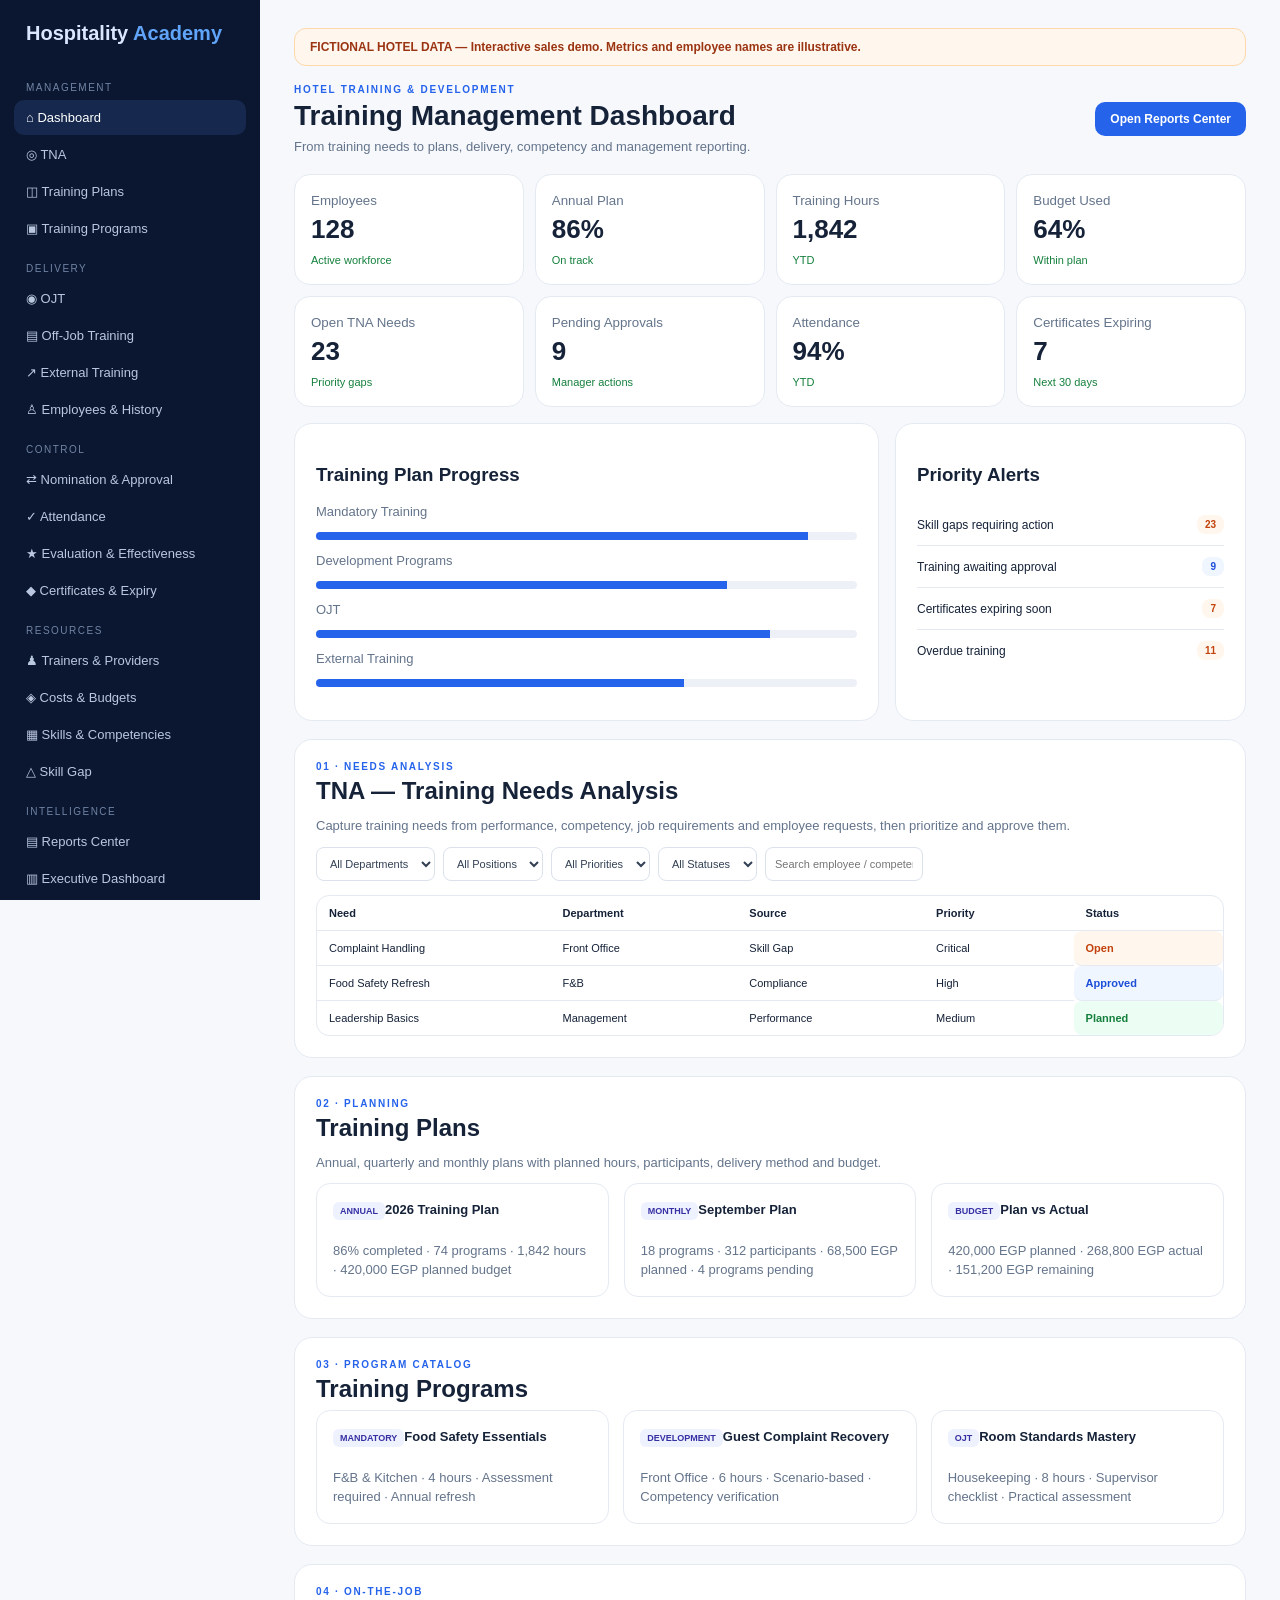
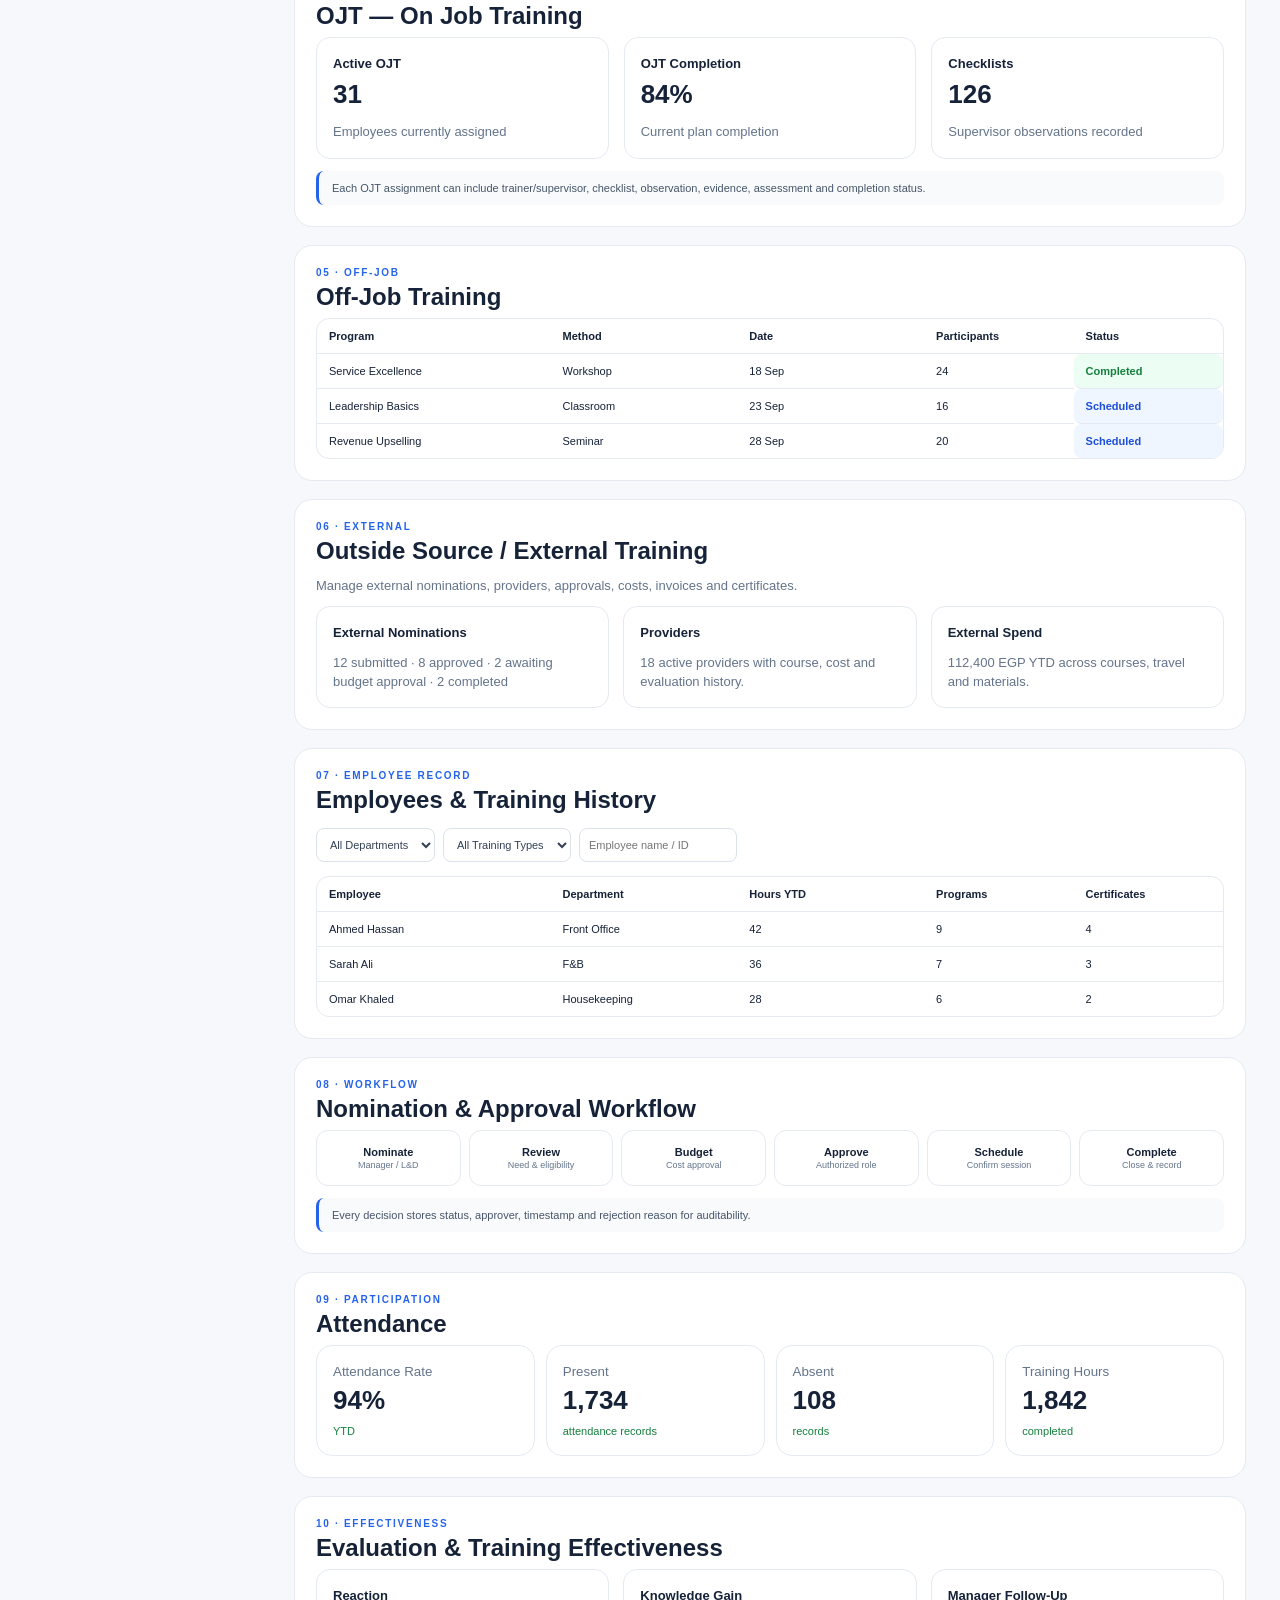
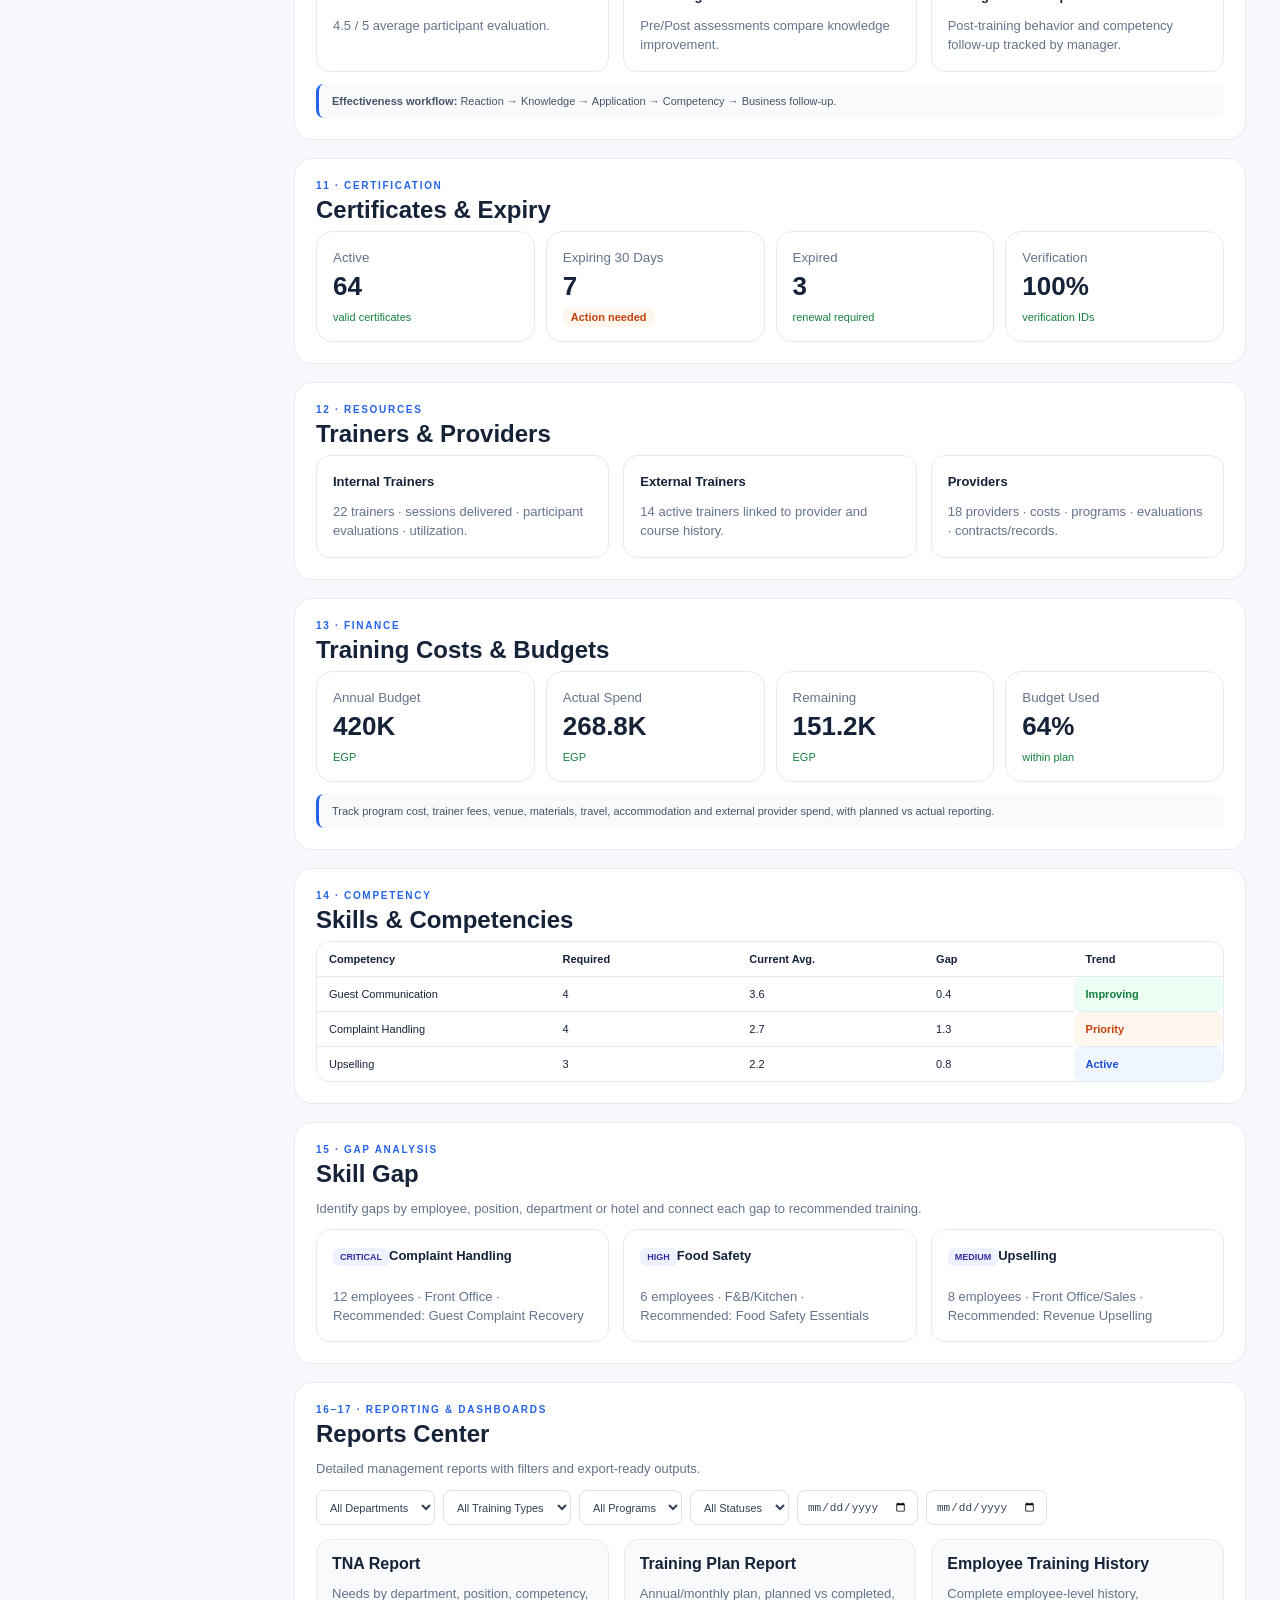
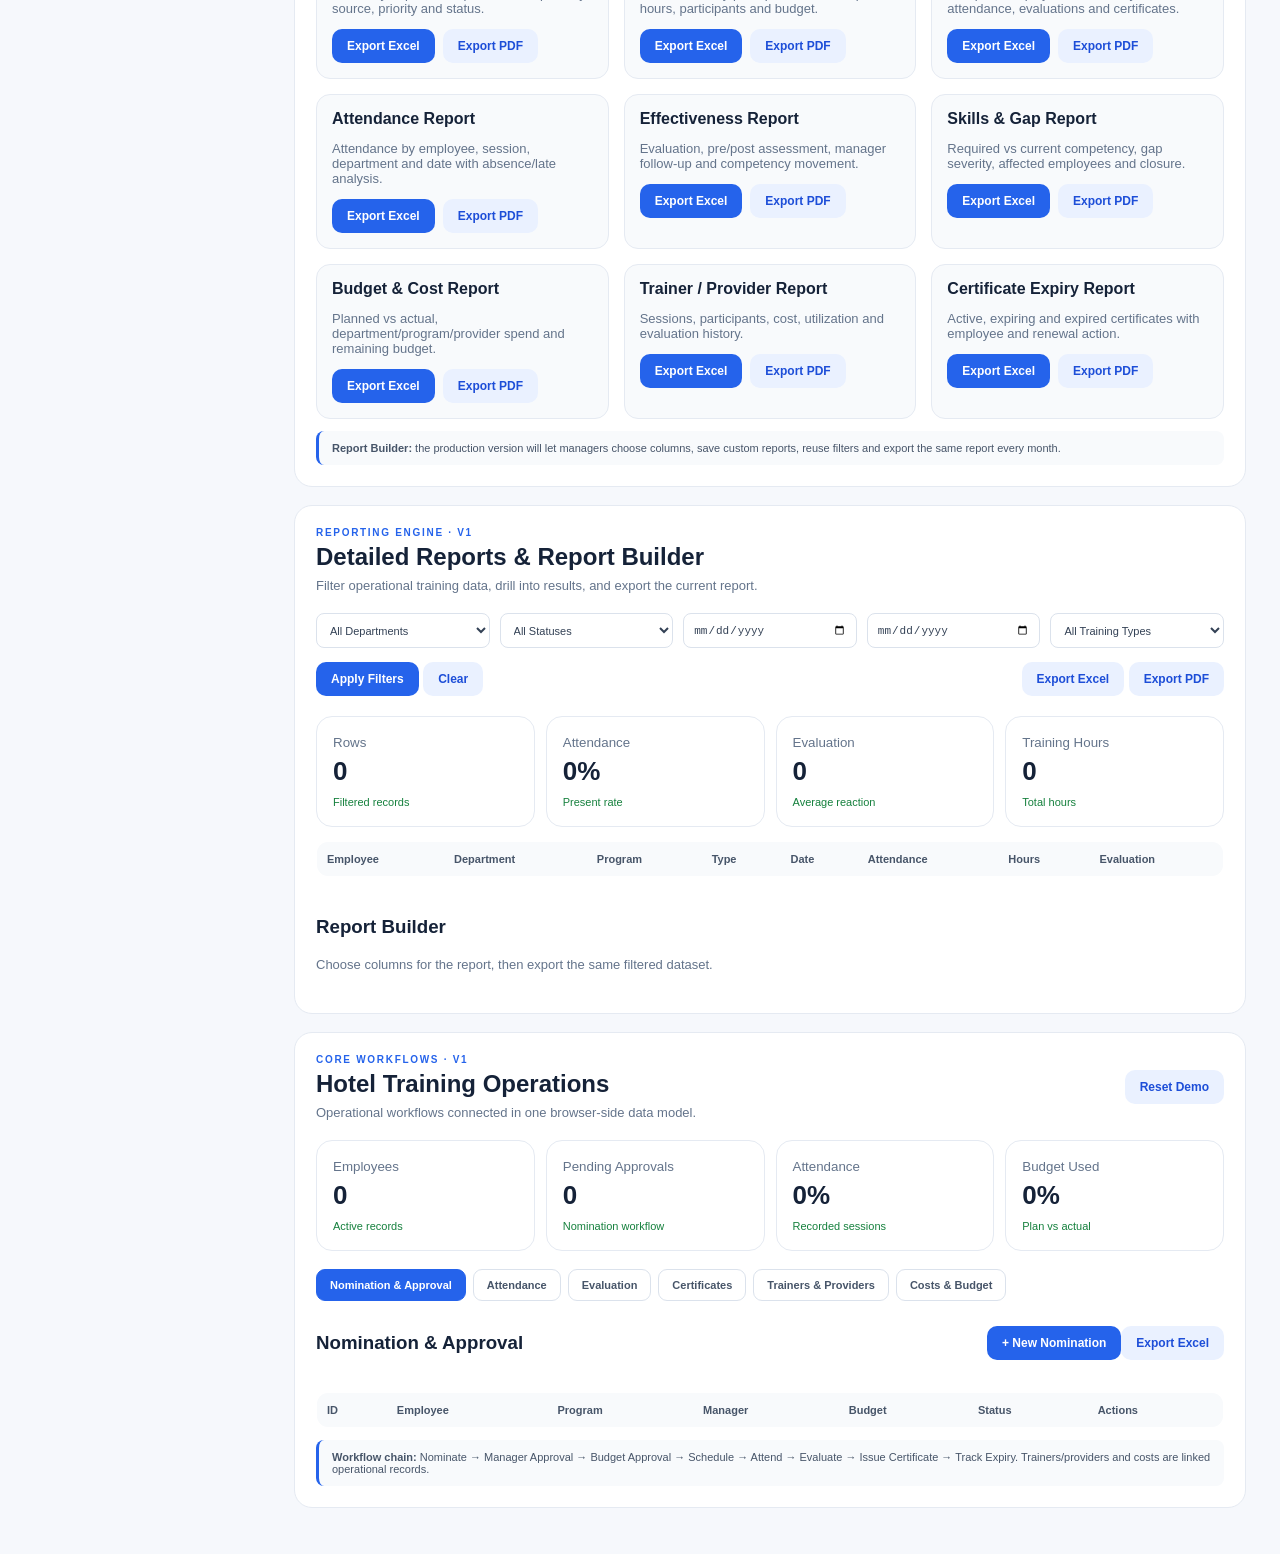
==== commit 1682e223: "Add V1 reporting engine with filters and report builder" ====
--- a/demo.html
+++ b/demo.html
@@ -58,7 +58,20 @@
 
 <section id="reports" class="panel section"><div class="eyebrow">16–17 · REPORTING &amp; DASHBOARDS</div><h2>Reports Center</h2><p>Detailed management reports with filters and export-ready outputs.</p><div class="filters"><select><option>All Departments</option></select><select><option>All Training Types</option></select><select><option>All Programs</option></select><select><option>All Statuses</option></select><input type="date"><input type="date"></div><div class="grid3"><div class="reportbox"><b>TNA Report</b><p>Needs by department, position, competency, source, priority and status.</p><div class="report-actions"><button class="btn">Export Excel</button><button class="btn alt">Export PDF</button></div></div><div class="reportbox"><b>Training Plan Report</b><p>Annual/monthly plan, planned vs completed, hours, participants and budget.</p><div class="report-actions"><button class="btn">Export Excel</button><button class="btn alt">Export PDF</button></div></div><div class="reportbox"><b>Employee Training History</b><p>Complete employee-level history, attendance, evaluations and certificates.</p><div class="report-actions"><button class="btn">Export Excel</button><button class="btn alt">Export PDF</button></div></div><div class="reportbox"><b>Attendance Report</b><p>Attendance by employee, session, department and date with absence/late analysis.</p><div class="report-actions"><button class="btn">Export Excel</button><button class="btn alt">Export PDF</button></div></div><div class="reportbox"><b>Effectiveness Report</b><p>Evaluation, pre/post assessment, manager follow-up and competency movement.</p><div class="report-actions"><button class="btn">Export Excel</button><button class="btn alt">Export PDF</button></div></div><div class="reportbox"><b>Skills &amp; Gap Report</b><p>Required vs current competency, gap severity, affected employees and closure.</p><div class="report-actions"><button class="btn">Export Excel</button><button class="btn alt">Export PDF</button></div></div><div class="reportbox"><b>Budget &amp; Cost Report</b><p>Planned vs actual, department/program/provider spend and remaining budget.</p><div class="report-actions"><button class="btn">Export Excel</button><button class="btn alt">Export PDF</button></div></div><div class="reportbox"><b>Trainer / Provider Report</b><p>Sessions, participants, cost, utilization and evaluation history.</p><div class="report-actions"><button class="btn">Export Excel</button><button class="btn alt">Export PDF</button></div></div><div class="reportbox"><b>Certificate Expiry Report</b><p>Active, expiring and expired certificates with employee and renewal action.</p><div class="report-actions"><button class="btn">Export Excel</button><button class="btn alt">Export PDF</button></div></div></div><div class="note"><b>Report Builder:</b> the production version will let managers choose columns, save custom reports, reuse filters and export the same report every month.</div></section>
 
-<div id="coreLive" class="panel section" style="margin-bottom:18px">
+<section id="reporting" class="panel section">
+<div class="bar"><div><div class="eyebrow">REPORTING ENGINE · V1</div><h2>Detailed Reports & Report Builder</h2><div class="sub">Filter operational training data, drill into results, and export the current report.</div></div></div>
+<div class="filters" style="display:grid;grid-template-columns:repeat(5,1fr);gap:10px;margin:14px 0">
+<select id="rfDept"><option value="">All Departments</option><option>Front Office</option><option>F&B</option><option>Housekeeping</option><option>Management</option></select>
+<select id="rfStatus"><option value="">All Statuses</option><option>Present</option><option>Absent</option><option>Late</option><option>Completed</option><option>Pending</option></select>
+<input id="rfFrom" type="date"><input id="rfTo" type="date">
+<select id="rfType"><option value="">All Training Types</option><option>OJT</option><option>Off-Job</option><option>External</option></select>
+</div>
+<div class="bar"><div><button class="btn" onclick="runReport()">Apply Filters</button> <button class="btn alt" onclick="clearReport()">Clear</button></div><div><button class="btn alt" onclick="exportReport('csv')">Export Excel</button> <button class="btn alt" onclick="exportReport('pdf')">Export PDF</button></div></div>
+<div class="grid4"><div class="stat"><small>Rows</small><strong id="rRows">0</strong><em>Filtered records</em></div><div class="stat"><small>Attendance</small><strong id="rAttend">0%</strong><em>Present rate</em></div><div class="stat"><small>Evaluation</small><strong id="rEval">0</strong><em>Average reaction</em></div><div class="stat"><small>Training Hours</small><strong id="rHours">0</strong><em>Total hours</em></div></div>
+<table class="data" style="margin-top:14px"><thead><tr><th>Employee</th><th>Department</th><th>Program</th><th>Type</th><th>Date</th><th>Attendance</th><th>Hours</th><th>Evaluation</th></tr></thead><tbody id="reportTable"></tbody></table>
+<div class="bar" style="margin-top:20px"><div><h3>Report Builder</h3><div class="sub">Choose columns for the report, then export the same filtered dataset.</div></div></div>
+<div id="reportCols" class="cards"></div>
+</section><div id="coreLive" class="panel section" style="margin-bottom:18px">
 <div class="bar"><div><div class="eyebrow">CORE WORKFLOWS · V1</div><h2>Hotel Training Operations</h2><div class="sub">Operational workflows connected in one browser-side data model.</div></div><button class="btn alt" onclick="resetDemo()">Reset Demo</button></div>
 <div class="grid4">
 <div class="stat"><small>Employees</small><strong id="kEmployees">0</strong><em>Active records</em></div>
@@ -96,7 +109,7 @@
 </div>
 <div class="note"><b>Workflow chain:</b> Nominate → Manager Approval → Budget Approval → Schedule → Attend → Evaluate → Issue Certificate → Track Expiry. Trainers/providers and costs are linked operational records.</div>
 </div></main></div>
-<script>
+<style>.filters select,.filters input{padding:9px;border:1px solid #dbe2ec;border-radius:8px;background:#fff;font-size:11px}.checkcard{padding:10px 12px;border:1px solid #e5eaf2;border-radius:9px;background:#fff;font-size:11px}@media(max-width:900px){.filters{grid-template-columns:1fr 1fr!important}}</style><script>
 const seed={employees:[
 {id:"EMP-001",name:"Ahmed Hassan",dept:"Front Office",role:"Receptionist",status:"Active"},{id:"EMP-002",name:"Sarah Ali",dept:"F&B",role:"Waiter",status:"Active"},{id:"EMP-003",name:"Omar Khaled",dept:"Housekeeping",role:"Room Attendant",status:"Active"},{id:"EMP-004",name:"Mona Samir",dept:"Front Office",role:"Guest Relations",status:"Active"}],
 needs:[{id:"TNA-001",need:"Complaint Handling",dept:"Front Office",source:"Skill Gap",priority:"Critical",status:"Open"},{id:"TNA-002",need:"Food Safety Refresh",dept:"F&B",source:"Compliance",priority:"High",status:"Approved"}],
@@ -147,4 +160,16 @@
 links.forEach(a=>a.addEventListener('click',e=>{const h=a.getAttribute('href');if(h&&h.startsWith('#')){e.preventDefault();goTo(h.slice(1))}}));
 function active(){const y=scrollY+180;let cur=sections[0];sections.forEach(s=>{if(s.offsetTop<=y)cur=s});if(cur)setActive(cur.id)}
 addEventListener('scroll',active,{passive:true});renderAll();active();
+<script>
+let reportCols=["employee","dept","program","type","date","attendance","hours","evaluation"];
+const colNames={employee:"Employee",dept:"Department",program:"Program",type:"Type",date:"Date",attendance:"Attendance",hours:"Hours",evaluation:"Evaluation"};
+function reportData(){
+const dept=document.getElementById("rfDept").value,status=document.getElementById("rfStatus").value,from=document.getElementById("rfFrom").value,to=document.getElementById("rfTo").value,type=document.getElementById("rfType").value;
+return db.attendance.map(a=>{const e=db.employees.find(x=>x.id===a.emp)||{};const ev=db.evaluations.find(x=>x.emp===a.emp&&x.program===a.program);return{employee:e.name||a.emp,dept:e.dept||"",program:a.program,type:a.type||"Training",date:a.date,attendance:a.status,hours:Number(a.hours)||0,evaluation:ev?Number(ev.reaction)||0:0}}).filter(x=>(!dept||x.dept===dept)&&(!status||x.attendance===status||x.attendance==="Present"&&status==="Completed")&&(!type||x.type===type)&&(!from||x.date>=from)&&(!to||x.date<=to))}
+function renderBuilder(){document.getElementById("reportCols").innerHTML=Object.keys(colNames).map(k=>'<label class="checkcard"><input type="checkbox" '+(reportCols.includes(k)?"checked":"")+' onchange="toggleCol(\''+k+'\')"> '+colNames[k]+'</label>').join("")}
+function toggleCol(k){reportCols=reportCols.includes(k)?reportCols.filter(x=>x!==k):[...reportCols,k];runReport()}
+function runReport(){const d=reportData();document.getElementById("rRows").textContent=d.length;document.getElementById("rAttend").textContent=Math.round(d.filter(x=>x.attendance==="Present").length/Math.max(1,d.length)*100)+"%";document.getElementById("rEval").textContent=d.length?(d.reduce((a,x)=>a+x.evaluation,0)/d.length).toFixed(1):"0";document.getElementById("rHours").textContent=d.reduce((a,x)=>a+x.hours,0);document.getElementById("reportTable").innerHTML=d.map(x=>"<tr>"+reportCols.map(c=>"<td>"+esc(x[c])+"</td>").join("")+"</tr>").join("");renderBuilder()}
+function clearReport(){["rfDept","rfStatus","rfType"].forEach(id=>document.getElementById(id).value="");document.getElementById("rfFrom").value="";document.getElementById("rfTo").value="";runReport()}
+function exportReport(fmt){const d=reportData();if(!d.length)return alert("No records match the current filters.");const headers=reportCols.map(c=>colNames[c]);const lines=[headers.join(","),...d.map(x=>reportCols.map(c=>'"'+String(x[c]??"").replace(/"/g,'""')+'"').join(","))];if(fmt==="csv"){const a=document.createElement("a");a.href=URL.createObjectURL(new Blob(["\\ufeff"+lines.join("\n")],{type:"text/csv;charset=utf-8"}));a.download="hospitality-academy-report.csv";a.click()}else{const w=window.open("","_blank");w.document.write("<html><head><title>Hospitality Academy Report</title><style>body{font-family:Arial;padding:30px}table{border-collapse:collapse;width:100%}th,td{border:1px solid #ddd;padding:7px;font-size:11px}h1{font-size:20px}</style></head><body><h1>Hospitality Academy — Training Report</h1><p>Generated "+new Date().toLocaleString()+"</p><table><tr>"+headers.map(h=>"<th>"+h+"</th>").join("")+"</tr>"+d.map(x=>"<tr>"+reportCols.map(c=>"<td>"+esc(x[c])+"</td>").join("")+"</tr>").join("")+"</table><script>window.print()<\/script></body></html>");w.document.close()}}
+runReport();
 </script></body></html>
